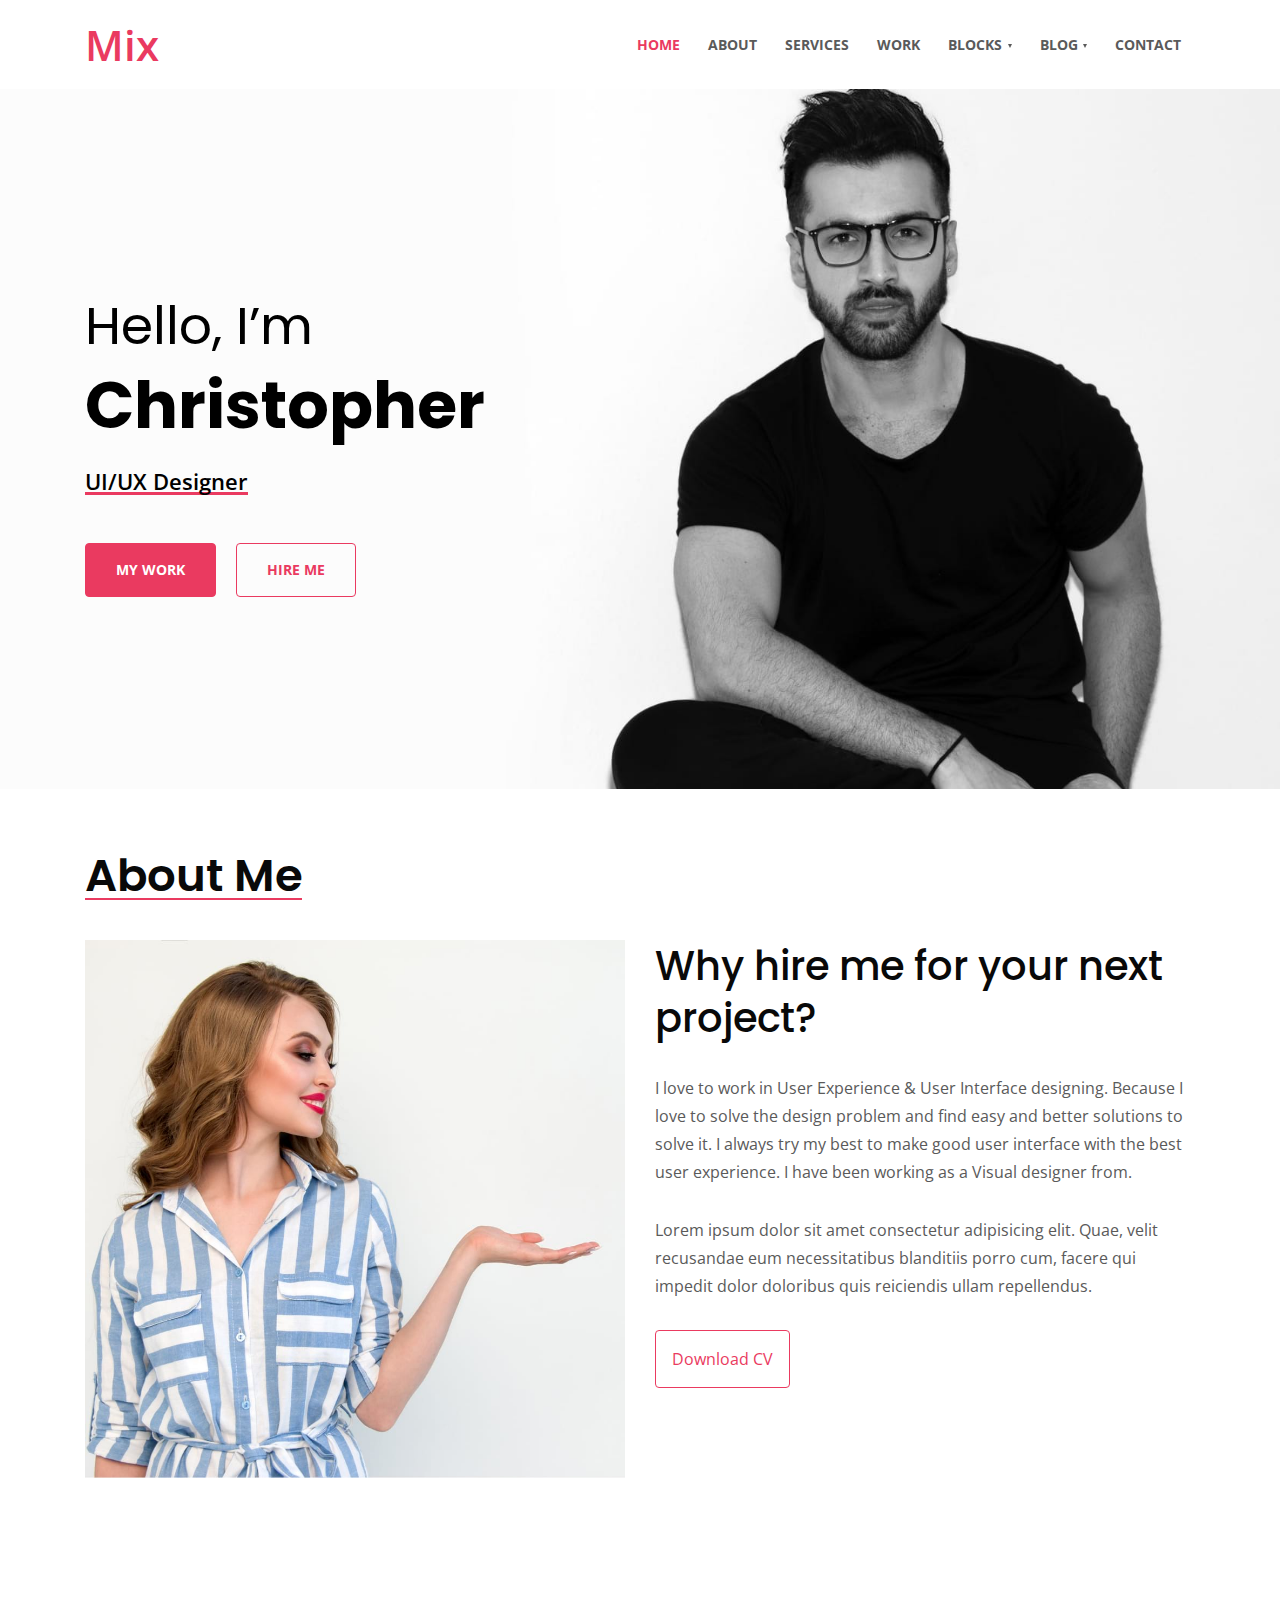
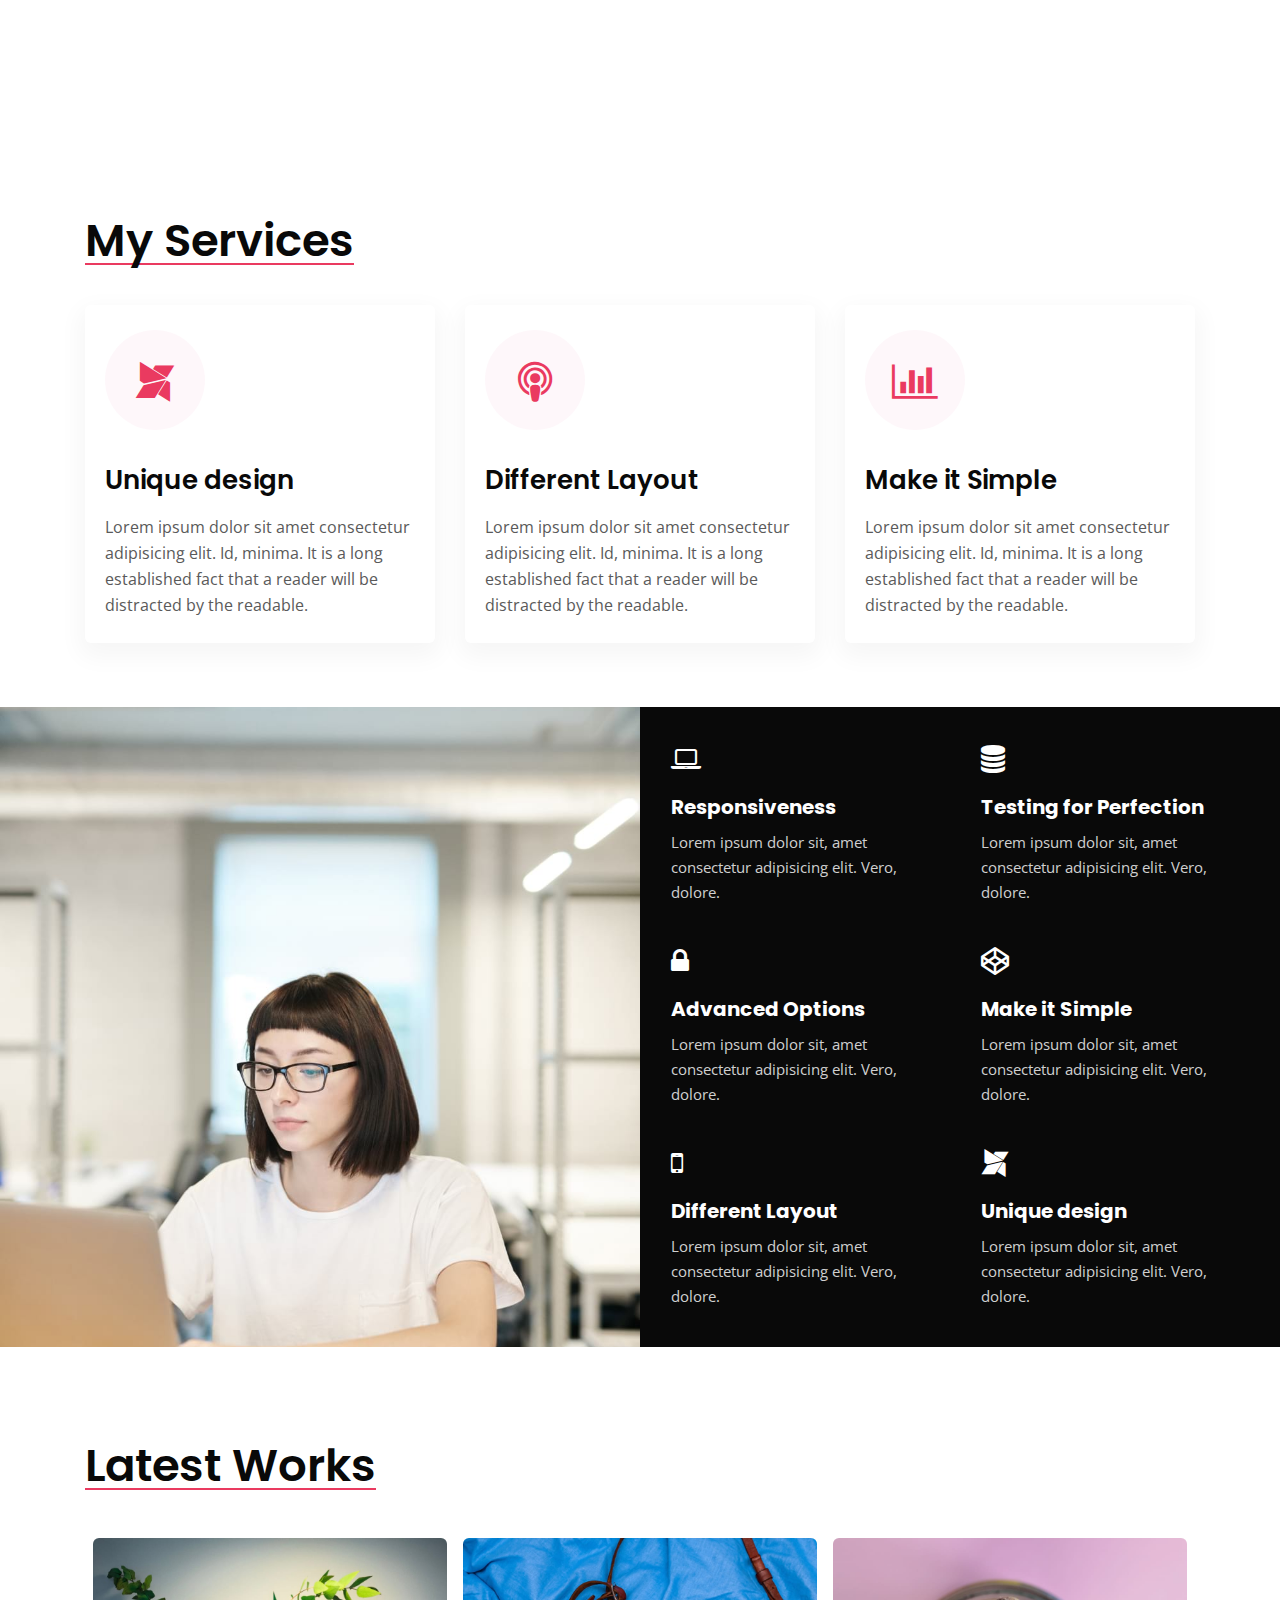
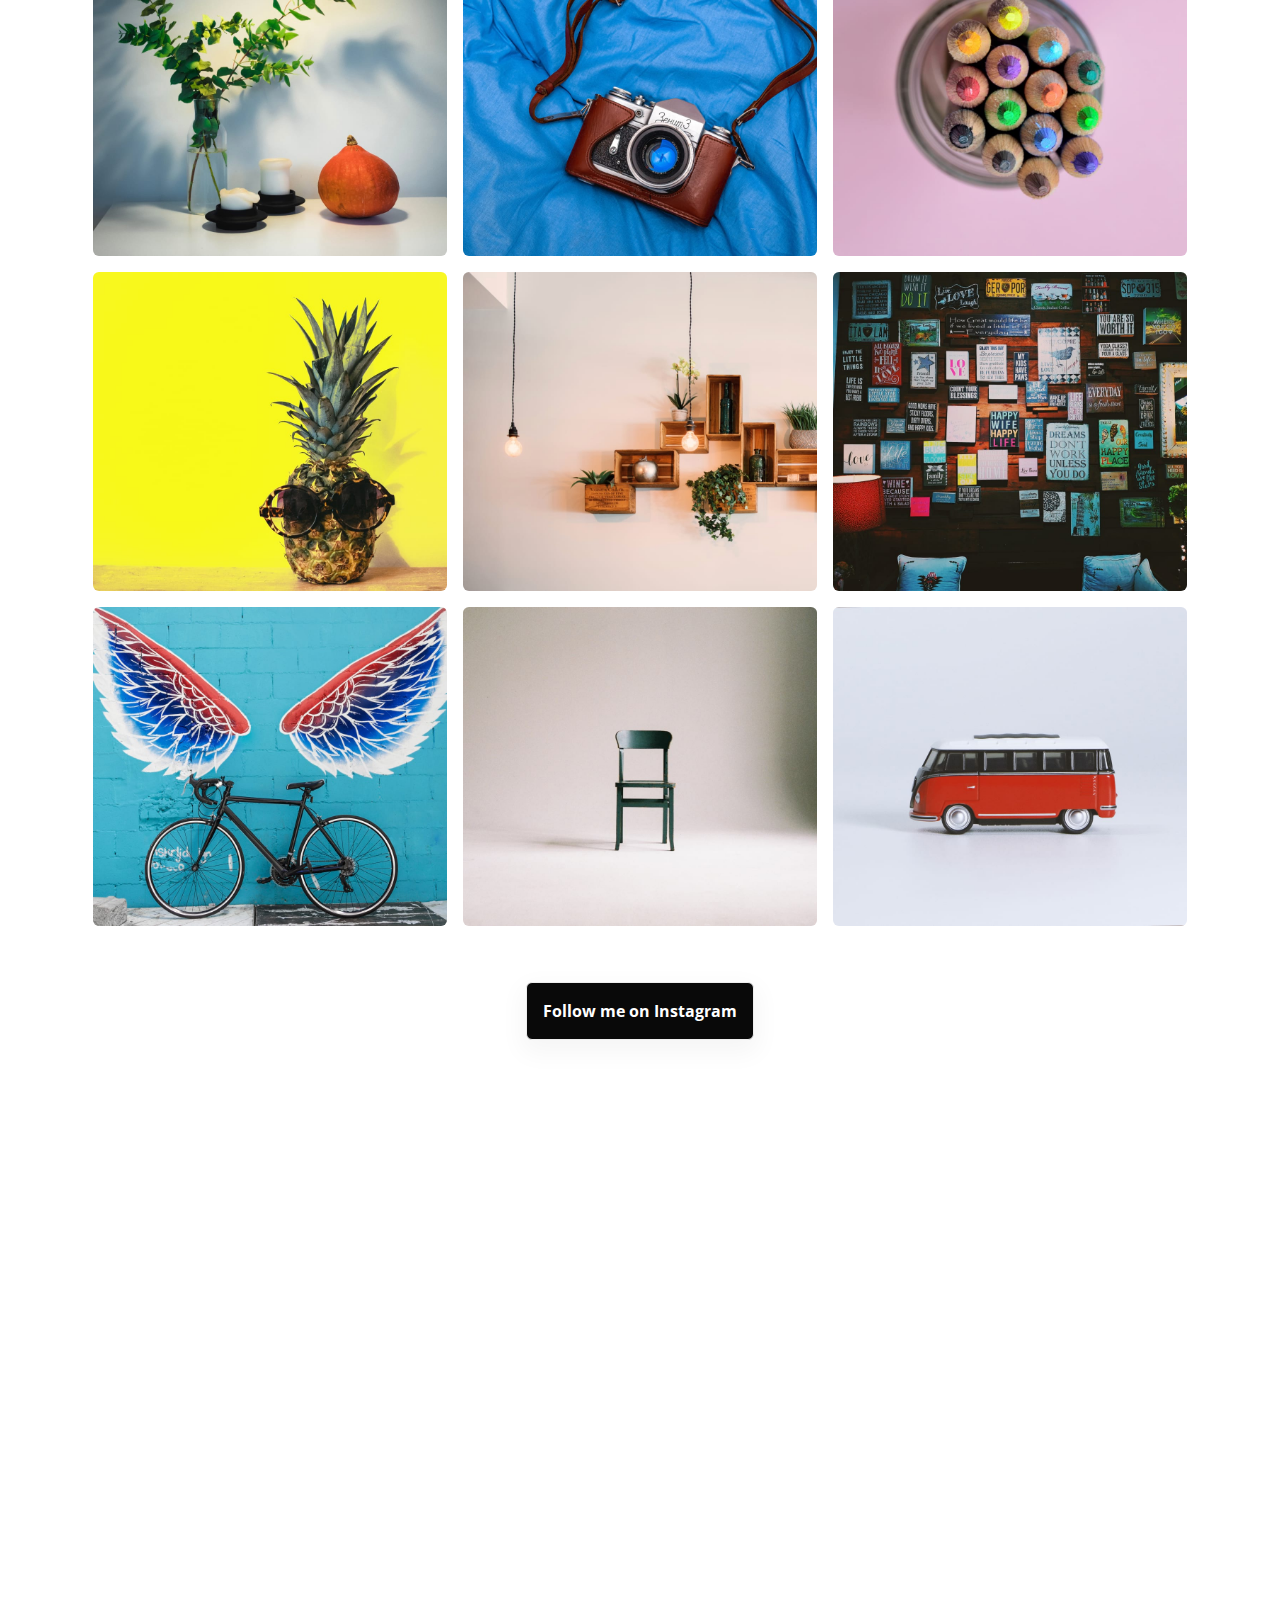
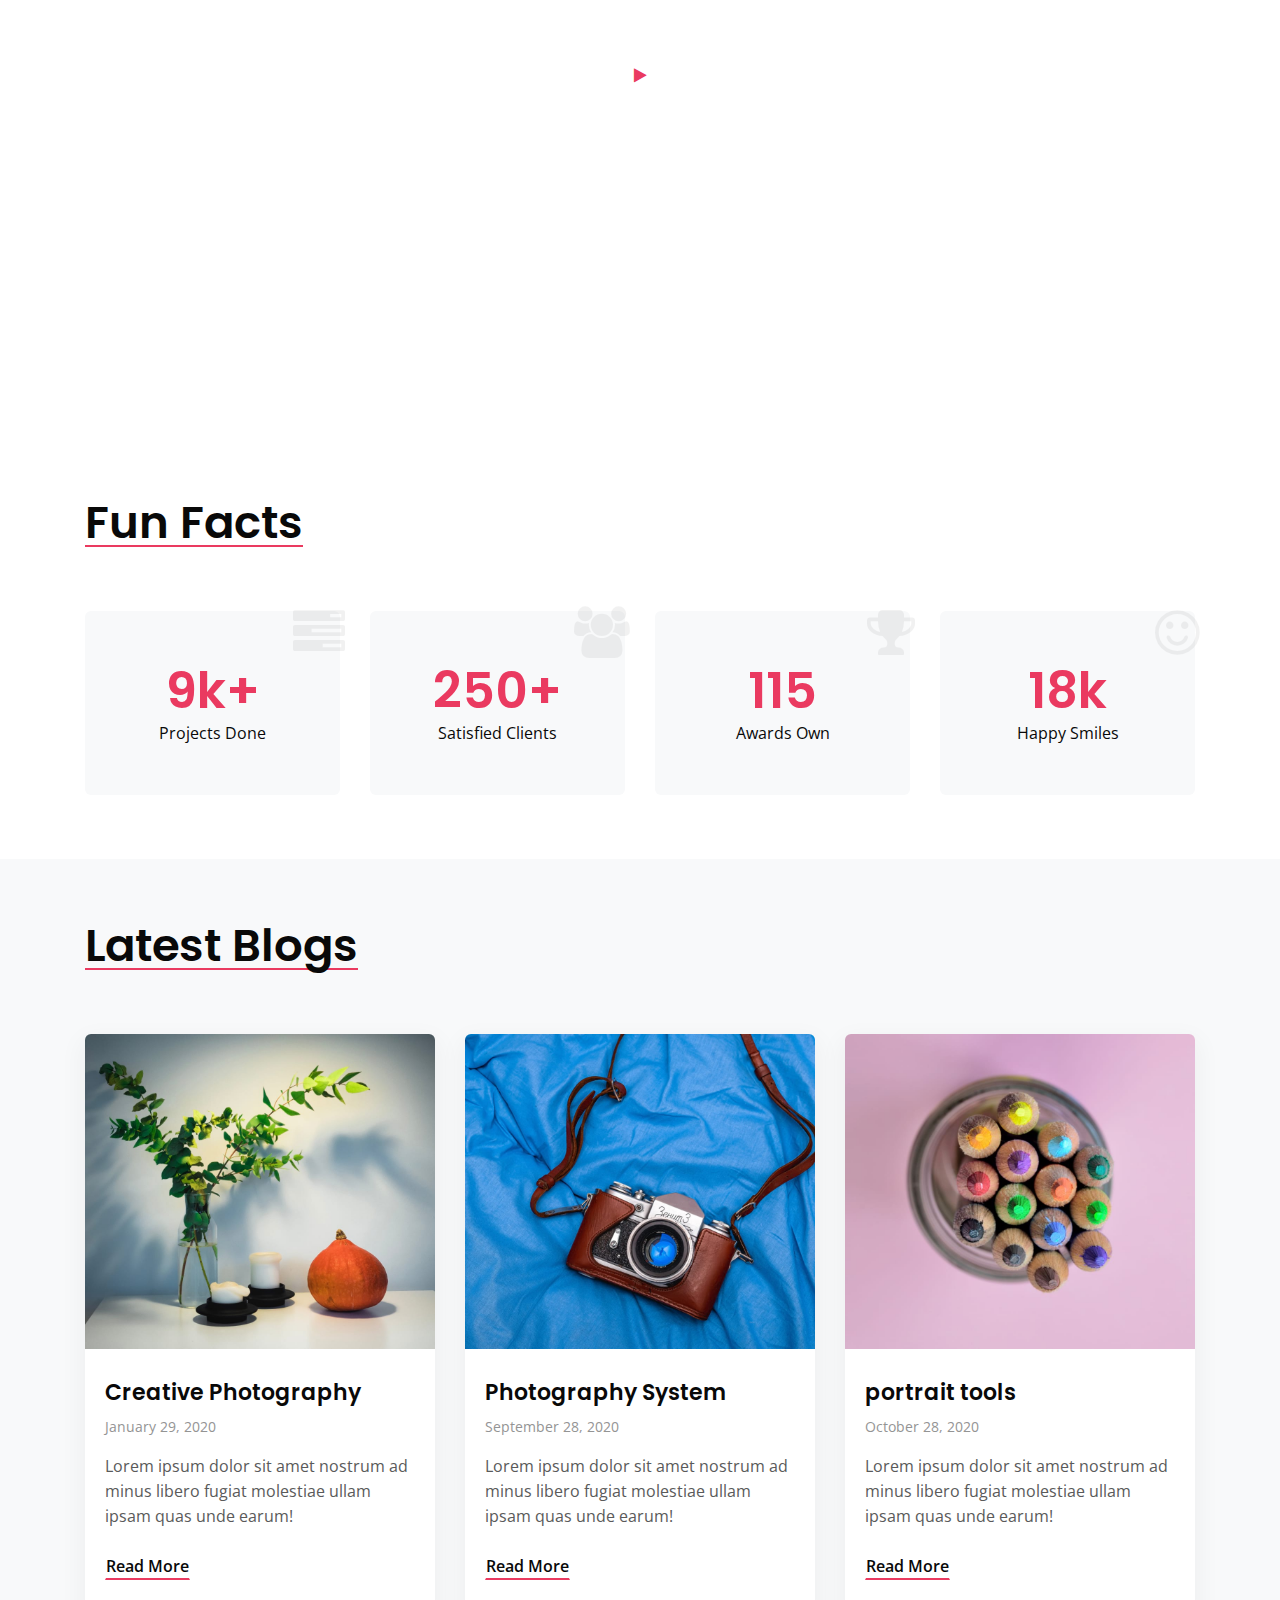
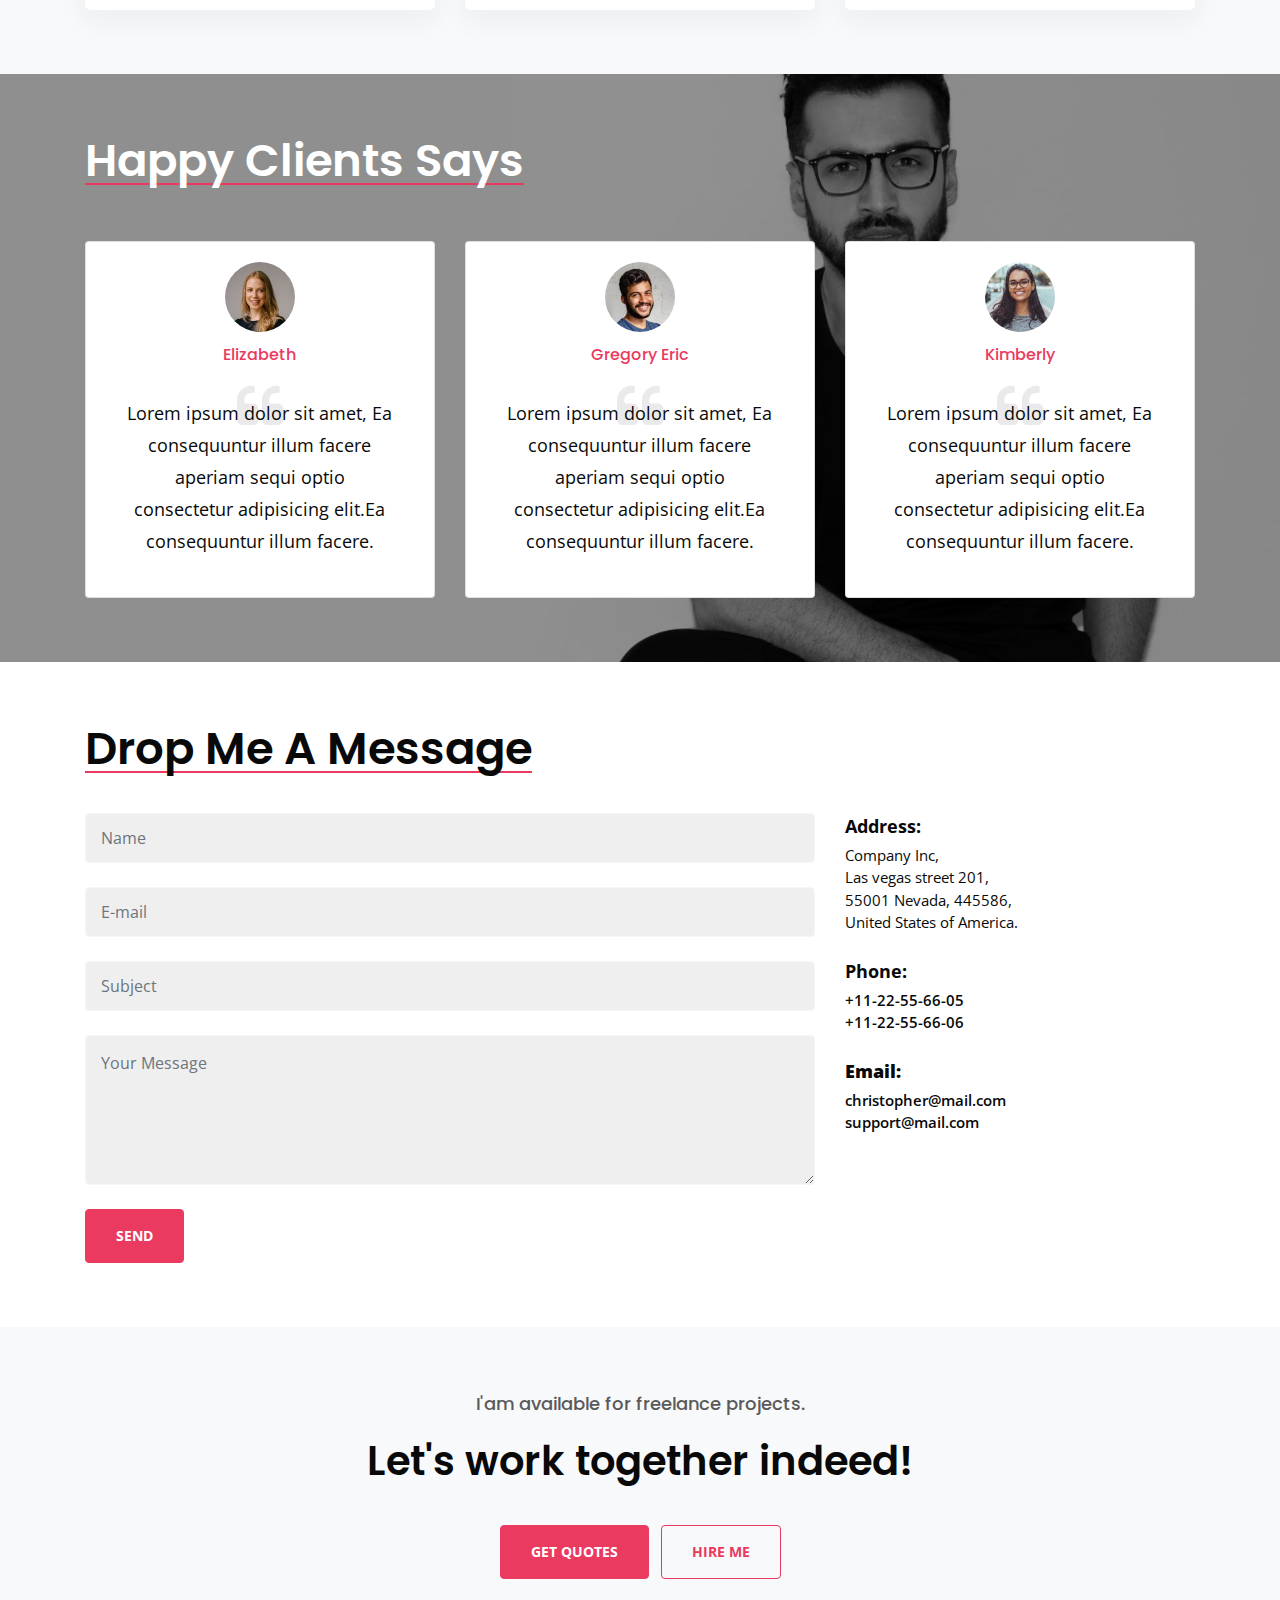
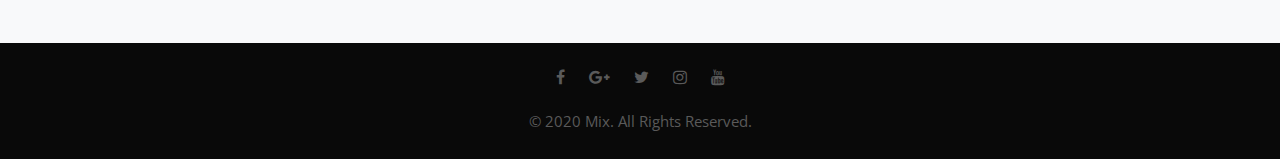
==== index.html @ fb62a3e8 "rawmwterial" ====
<!doctype html>
<html lang="en">

<head>
  <!-- Required meta tags -->
  <meta charset="utf-8">
  <meta name="viewport" content="width=device-width, initial-scale=1, shrink-to-fit=no">

  <title>Mix a Personal Category Bootstrap Responsive Website Template | Home </title>

  <!-- Template CSS -->
  <link rel="stylesheet" href="assets/css/style-liberty.css">
  <!-- web fonts -->
  <link href="//fonts.googleapis.com/css?family=Poppins:100,200,300,400,500,600,700,800,900&display=swap" rel="stylesheet">
  <link href="//fonts.googleapis.com/css?family=Open+Sans:300,400,600,700,800&display=swap" rel="stylesheet">
  <!-- /web fonts -->
</head>

<body>
  <!-- header -->
  <header class="w3l-header">
    <div class="hero-header-11">
      <div class="hero-header-11-content">
        <div class="container">
          <nav class="navbar navbar-expand-xl navbar-light py-sm-2 py-1 px-0">
            <a class="navbar-brand editContent" href="index.html">Mix</a>
            <!-- if logo is image enable this   
				<a class="navbar-brand" href="#index.html">
						<img src="image-path" alt="Your logo" title="Your logo" style="height:35px;" />
				</a> -->
            <button class="navbar-toggler" type="button" data-toggle="collapse" data-target="#navbarSupportedContent"
              aria-controls="navbarSupportedContent" aria-expanded="false" aria-label="Toggle navigation">
              <span class="navbar-toggler-icon fa fa-bars"></span>
            </button>

            <div class="collapse navbar-collapse" id="navbarSupportedContent">
              <ul class="navbar-nav ml-auto">
                <li class="nav-item active">
                  <a class="nav-link" href="index.html">Home <span class="sr-only">(current)</span></a>
                </li>
                <li class="nav-item">
                  <a class="nav-link" href="index.html#about">About</a>
                </li>
                <li class="nav-item">
                  <a class="nav-link" href="index.html#service">Services</a>
                </li>
                <li class="nav-item">
                  <a class="nav-link" href="index.html#gallery">Work</a>
                </li>
                <li class="nav-item dropdown">
                  <a class="nav-link dropdown-toggle" href="#" id="navbarDropdown" role="button" data-toggle="dropdown" aria-haspopup="true"
                    aria-expanded="false">
                    Blocks
                  </a>
                  <div class="dropdown-menu" aria-labelledby="navbarDropdown">
                    <a class="dropdown-item" href="index.html#news">News</a>
                    <a class="dropdown-item" href="index.html#stats">Fun Facts</a>
                    <a class="dropdown-item" href="index.html#testimonials">Testimonials</a>
                  </div>
                </li>
                <li class="nav-item dropdown">
                  <a class="nav-link dropdown-toggle" href="#" id="navbarDropdown" role="button" data-toggle="dropdown" aria-haspopup="true"
                    aria-expanded="false">
                    Blog
                  </a>
                  <div class="dropdown-menu" aria-labelledby="navbarDropdown">
                    <a class="dropdown-item" href="blog.html">Blog</a>
                    <a class="dropdown-item" href="blog-single.html">Single Post</a>
                  </div>
                </li>
                <li class="nav-item">
                  <a class="nav-link" href="index.html#contact">Contact</a>
                </li>
              </ul>
            </div>
          </nav>
        </div>
      </div>
    </div>
  </header>
  <!-- //header -->
  <!--  Main banner section -->
  <section class="w3l-main-banner">
    <div class="companies20-content">
      <div class="companies-wrapper">
        <div class="item">
          <li>
            <div class="slider-info banner-view">
              <div class="banner-info container">
                <h3 class="banner-text"><small>Hello, I’m</small><br>
                  Christopher
                </h3>
                <p class="my-4 mb-5">UI/UX Designer</p><br>
                <a href="#gallery" class="btn btn-primary theme-button mr-3">My Work</a>
                <a href="#about.html" class="btn btn-outline-primary theme-button">Hire Me</a>
              </div>
            </div>
          </li>
        </div>
      </div>
    </div>
  </section>
  <!--  //Main banner section -->
  <!--  About section -->
  <div class="w3l-about1 pt-5" id="about">
    <div class="container pt-lg-3">
      <h3 class="global-title">About Me</h3>
      <div class="aboutgrids row">
        <div class="col-lg-6 aboutgrid2">
          <img src="assets/images/about.jpg" alt="about image" class="img-fluid" />
        </div>
        <div class="col-lg-6 aboutgrid1 my-lg-0 my-5">
          <h4>Why hire me for your next project?</h4>
          <p>I love to work in User Experience & User Interface designing. Because I love to solve the design problem and find easy and better
            solutions to solve it. I always try my best to make good user interface with the best user experience. I have been working as a Visual
            designer from.</p>
          <p>Lorem ipsum dolor sit amet consectetur adipisicing elit. Quae, velit recusandae eum necessitatibus blanditiis porro cum, facere qui
            impedit dolor doloribus quis reiciendis ullam repellendus.</p>

          <a href="#URL" class="btn btn-outline-primary p-3">Download CV</a>
        </div>
      </div>
    </div>

    <div class="aboutbottom py-5">
      <div class="container py-lg-3">
        <div class="bottomgrids row">
          <div class="col-lg-3 col-md-6 bottomgrid1 mt-lg-0 mt-0">
            <h4>Business Strategy</h4>
            <p>Donec et venenatis libero. Fusceing dapibus pulvinar tincidunt. Proin
              maximus ipsum ut scelerisque.</p>
          </div>
          <div class="col-lg-3 col-md-6 bottomgrid1 mt-md-0 mt-5">
            <h4>Visual Design</h4>
            <p>Donec et venenatis libero. Fusceing dapibus pulvinar tincidunt. Proin
              maximus ipsum ut scelerisque.</p>
          </div>
          <div class="col-lg-3 col-md-6 bottomgrid1 mt-lg-0 mt-5">
            <h4>Interactive Design</h4>
            <p>Donec et venenatis libero. Fusceing dapibus pulvinar tincidunt. Proin
              maximus ipsum ut scelerisque.</p>
          </div>
          <div class="col-lg-3 col-md-6 bottomgrid1 mt-lg-0 mt-5">
            <h4>Motion Graphic</h4>
            <p>Donec et venenatis libero. Fusceing dapibus pulvinar tincidunt. Proin
              maximus ipsum ut scelerisque.</p>
          </div>
          <div class="clearfix"> </div>
        </div>
      </div>
    </div>
  </div>
  <!--  //About section -->
  <!--  services section -->
  <section class="w3l-index6" id="service">
    <div class="features-with-17_sur py-5">
      <div class="container py-lg-3">
        <h3 class="global-title my-title">My Services</h3>
        <div class="features-with-17-top_sur">
          <div class="row">
            <div class="col-lg-4 col-md-6 mt-md-0 mt-4">
              <div class="features-with-17-right-tp_sur">
                <div class="features-with-17-left1">
                  <span class="fa fa-modx" aria-hidden="true"></span>
                </div>
                <div class="features-with-17-left2">
                  <h6><a href="#url">Unique design</a></h6>
                  <p>Lorem ipsum dolor sit amet consectetur adipisicing elit. Id, minima. It is a long established fact that a reader will be
                    distracted by the readable.</p>
                </div>
              </div>
            </div>
            <div class="col-lg-4 col-md-6 mt-md-0 mt-5">
              <div class="features-with-17-right-tp_sur">
                <div class="features-with-17-left1">
                  <span class="fa fa-podcast" aria-hidden="true"></span>
                </div>
                <div class="features-with-17-left2">
                  <h6><a href="#url">Different Layout</a></h6>
                  <p>Lorem ipsum dolor sit amet consectetur adipisicing elit. Id, minima. It is a long established fact that a reader will be
                    distracted by the readable.</p>
                </div>
              </div>
            </div>
            <div class="col-lg-4 offset-md-3 offset-lg-0 col-md-6 mt-lg-0 mt-5">
              <div class="features-with-17-right-tp_sur">
                <div class="features-with-17-left1">
                  <span class="fa fa-bar-chart" aria-hidden="true"></span>
                </div>
                <div class="features-with-17-left2">
                  <h6><a href="#url">Make it Simple</a> </h6>
                  <p>Lorem ipsum dolor sit amet consectetur adipisicing elit. Id, minima. It is a long established fact that a reader will be
                    distracted by the readable.</p>
                </div>
              </div>
            </div>
          </div>
        </div>
      </div>
    </div>
  </section>
  <!--  //services section -->
  <section class="w3l-services2">
    <div class="features-with-17_sur">
      <div class="container-fluid">
        <div class="row">
          <div class="col-lg-6 features-with-17-left_sur">

          </div>
          <div class="col-lg-6 my-lg-0 my-5 align-self-center features-with-17-right_sur">
            <div class="features-with-17-right-tp_sur">
              <div class="features-with-17-left1">
                <span class="fa fa-laptop s4"></span>
              </div>
              <div class="features-with-17-left2">
                <h6><a href="#url">Responsiveness</a></h6>
                <p>Lorem ipsum dolor sit, amet consectetur adipisicing elit. Vero, dolore.</p>
              </div>
            </div>
            <div class="features-with-17-right-tp_sur">
              <div class="features-with-17-left1">
                <span class="fa fa-database s5"></span>
              </div>
              <div class="features-with-17-left2">
                <h6><a href="#url">Testing for Perfection</a></h6>
                <p>Lorem ipsum dolor sit, amet consectetur adipisicing elit. Vero, dolore.</p>
              </div>
            </div>
            <div class="features-with-17-right-tp_sur">
              <div class="features-with-17-left1">
                <span class="fa fa-lock s3"></span>
              </div>
              <div class="features-with-17-left2">
                <h6><a href="#url">Advanced Options</a></h6>
                <p>Lorem ipsum dolor sit, amet consectetur adipisicing elit. Vero, dolore.</p>
              </div>
            </div>
            <div class="features-with-17-right-tp_sur">
              <div class="features-with-17-left1">
                <span class="fa fa-codepen s2"></span>
              </div>
              <div class="features-with-17-left2">
                <h6><a href="#url">Make it Simple</a></h6>
                <p>Lorem ipsum dolor sit, amet consectetur adipisicing elit. Vero, dolore.</p>
              </div>
            </div>
            <div class="features-with-17-right-tp_sur">
              <div class="features-with-17-left1">
                <span class="fa fa-mobile s3"></span>
              </div>
              <div class="features-with-17-left2">
                <h6><a href="#url">Different Layout</a></h6>
                <p>Lorem ipsum dolor sit, amet consectetur adipisicing elit. Vero, dolore.</p>
              </div>
            </div>
            <div class="features-with-17-right-tp_sur">
              <div class="features-with-17-left1">
                <span class="fa fa-modx s2"></span>
              </div>
              <div class="features-with-17-left2">
                <h6><a href="#url">Unique design</a></h6>
                <p>Lorem ipsum dolor sit, amet consectetur adipisicing elit. Vero, dolore.</p>
              </div>
            </div>
          </div>
        </div>
      </div>
    </div>
  </section>
  <!--  Work gallery section -->
  <div class="w3l-gallery2" id="gallery">
    <div class="insta-picks py-5">
      <div class="container py-lg-5">
        <h3 class="global-title">Latest Works</h3>
        <div class="row no-gutters masonry">
          <div class="col-md-4 col-sm-6 brick">
            <a href="assets/images/g1.jpg" class="js-img-viwer d-block" data-caption="There are many variations of popular graphic design"
              data-id="lion">
              <img src="assets/images/g1.jpg" class="img-fluid insta-pic" alt="insta-pic" />
              <div class="content-overlay"></div>
              <div class="content-details fadeIn-top">
                <h4>Work title here</h4>
                <p>Design</p>
              </div>
            </a>
          </div>
          <div class="col-md-4 col-sm-6 brick">
            <a href="assets/images/g2.jpg" class="js-img-viwer d-block" data-caption="There are many variations of popular graphic design"
              data-id="camel">
              <img src="assets/images/g2.jpg" class="img-fluid insta-pic" alt="insta-pic" />
              <div class="content-overlay"></div>
              <div class="content-details fadeIn-top">
                <h4>Work title here</h4>
                <p>Design</p>
              </div>
            </a>
          </div>
          <div class="col-md-4 col-sm-6 brick">
            <a href="assets/images/g3.jpg" class="js-img-viwer d-block" data-caption="There are many variations of popular graphic design"
              data-id="hippopotamus">
              <img src="assets/images/g3.jpg" class="img-fluid insta-pic" alt="insta-pic" />
              <div class="content-overlay"></div>
              <div class="content-details fadeIn-top">
                <h4>Work title here</h4>
                <p>Design</p>
              </div>
            </a>
          </div>
          <div class="col-md-4 col-sm-6 brick">
            <a href="assets/images/g4.jpg" class="js-img-viwer d-block" data-caption="There are many variations of popular graphic design"
              data-id="koala">
              <img src="assets/images/g4.jpg" class="img-fluid insta-pic" alt="insta-pic" />
              <div class="content-overlay"></div>
              <div class="content-details fadeIn-top">
                <h4>Work title here</h4>
                <p>Design</p>
              </div>
            </a>
          </div>
          <div class="col-md-4 col-sm-6 brick">
            <a href="assets/images/g5.jpg" class="js-img-viwer d-block" data-caption="There are many variations of popular graphic design"
              data-id="bear">
              <img src="assets/images/g5.jpg" class="img-fluid insta-pic" alt="insta-pic" />
              <div class="content-overlay"></div>
              <div class="content-details fadeIn-top">
                <h4>Work title here</h4>
                <p>Design</p>
              </div>
            </a>
          </div>
          <div class="col-md-4 col-sm-6 brick">
            <a href="assets/images/g6.jpg" class="js-img-viwer d-block" data-caption="There are many variations of popular graphic design"
              data-id="rhinoceros">
              <img src="assets/images/g6.jpg" class="img-fluid insta-pic" alt="insta-pic" />
              <div class="content-overlay"></div>
              <div class="content-details fadeIn-top">
                <h4>Work title here</h4>
                <p>Design</p>
              </div>
            </a>
          </div>
          <div class="col-md-4 col-sm-6 brick">
            <a href="assets/images/g7.jpg" class="js-img-viwer d-block" data-caption="There are many variations of popular graphic design"
              data-id="hippopotamus">
              <img src="assets/images/g7.jpg" class="img-fluid insta-pic" alt="insta-pic" />
              <div class="content-overlay"></div>
              <div class="content-details fadeIn-top">
                <h4>Work title here</h4>
                <p>Design</p>
              </div>
            </a>
          </div>
          <div class="col-md-4 col-sm-6 brick">
            <a href="assets/images/g8.jpg" class="js-img-viwer d-block" data-caption="There are many variations of popular graphic design"
              data-id="koala">
              <img src="assets/images/g8.jpg" class="img-fluid insta-pic" alt="insta-pic" />
              <div class="content-overlay"></div>
              <div class="content-details fadeIn-top">
                <h4>Work title here</h4>
                <p>Design</p>
              </div>
            </a>
          </div>
          <div class="col-md-4 col-sm-6 brick">
            <a href="assets/images/g9.jpg" class="js-img-viwer d-block" data-caption="There are many variations of popular graphic design"
              data-id="hippopotamus">
              <img src="assets/images/g9.jpg" class="img-fluid insta-pic" alt="insta-pic" />
              <div class="content-overlay"></div>
              <div class="content-details fadeIn-top">
                <h4>Work title here</h4>
                <p>Design</p>
              </div>
            </a>
          </div>
        </div>
        <div class="text-center">
          <a href="#url" class="follow-insta-button btn btn-secondary p-3 mt-5" target="_blank">
            Follow me on Instagram
          </a>
        </div>
      </div>
    </div>
  </div>
  <!--  //Work gallery section -->
  <!--  Intro video popup section -->
  <section class="w3l-index5" id="intro">
    <div class="new-block top-bottom">
      <div class="container">
        <div class="middle-section text-center">
          <div class="section-width mb-5">
            <h2>Imagination is more important than knowledge</h2>
          </div>
          <a href="#small-dialog" class="popup-with-zoom-anim play-view text-center">
            <span class="video-play-icon">
              <span class="fa fa-play"></span>
            </span>
          </a>

          <!-- dialog itself, mfp-hide class is required to make dialog hidden -->
          <div id="small-dialog" class="zoom-anim-dialog mfp-hide">
            <iframe src="https://www.youtube.com/embed/oWP9Riq-ZBg" allowfullscreen></iframe>
          </div>
        </div>
      </div>
    </div>
  </section>
  <!--  //Intro video popup section -->
  <!--  Fun facts section -->
  <section class="w3l-index2">
    <div class="main-w3 py-5" id="stats">
      <div class="container py-lg-3">
        <h3 class="global-title">Fun Facts</h3>
        <div class="row main-cont-wthree-fea text-center">
          <div class="col-lg-3 col-6 mt-4">
            <div class="grids-speci1">
              <span class="fa fa-tasks" aria-hidden="true"></span>
              <h3 class="title-spe">9k+</h3>
              <p>Projects Done</p>
            </div>
          </div>
          <div class="col-lg-3 col-6 mt-4">
            <div class="grids-speci1">
              <span class="fa fa-users" aria-hidden="true"></span>
              <h3 class="title-spe">250+</h3>
              <p> Satisfied Clients</p>
            </div>
          </div>
          <div class="col-lg-3 col-6 mt-4">
            <div class="grids-speci1">
              <span class="fa fa-trophy" aria-hidden="true"></span>
              <h3 class="title-spe">115</h3>
              <p>Awards Own</p>
            </div>
          </div>
          <div class="col-lg-3 col-6 mt-4">
            <div class="grids-speci1">
              <span class="fa fa-smile-o" aria-hidden="true"></span>
              <h3 class="title-spe">18k</h3>
              <p>Happy Smiles</p>
            </div>
          </div>
        </div>

      </div>
    </div>
  </section>
  <!--  //Fun facts section -->
  <!--  News section -->
  <div class="w3l-news" id="news">
    <section id="grids5-block" class="py-5">
      <div class="container py-lg-3">
        <h3 class="global-title">Latest Blogs</h3>
        <div class="row">
          <div class="col-lg-4 col-md-6 mt-md-4 mt-4">
            <div class="grids5-info">
              <a href="blog-single.html" class="d-block zoom"><img src="assets/images/g1.jpg" alt="" class="img-fluid news-image" /></a>
              <div class="blog-info">
                <h4><a href="blog-single.html">Creative Photography</a></h4>
                <p class="date">January 29, 2020</p>
                <p>Lorem ipsum dolor sit amet nostrum ad minus libero fugiat molestiae ullam ipsam quas unde earum!</p>
                <a href="blog-single.html" class="btn btn-news mt-4">Read More</a>
              </div>
            </div>
          </div>
          <div class="col-lg-4 col-md-6 mt-md-4 mt-5">
            <div class="grids5-info">
              <a href="blog-single.html" class="d-block zoom"><img src="assets/images/g2.jpg" alt="" class="img-fluid news-image" /></a>
              <div class="blog-info">
                <h4><a href="blog-single.html">Photography System</a></h4>
                <p class="date">September 28, 2020</p>
                <p>Lorem ipsum dolor sit amet nostrum ad minus libero fugiat molestiae ullam ipsam quas unde earum!</p>
                <a href="blog-single.html" class="btn btn-news mt-4">Read More</a>
              </div>
            </div>
          </div>
          <div class="col-lg-4 offset-md-3 offset-lg-0 col-md-6 mt-md-4 mt-5">
            <div class="grids5-info">
              <a href="blog-single.html" class="d-block zoom"><img src="assets/images/g3.jpg" alt="" class="img-fluid news-image" /></a>
              <div class="blog-info">
                <h4><a href="blog-single.html">portrait tools</a></h4>
                <p class="date">October 28, 2020</p>
                <p>Lorem ipsum dolor sit amet nostrum ad minus libero fugiat molestiae ullam ipsam quas unde earum!</p>
                <a href="blog-single.html" class="btn btn-news mt-4">Read More</a>
              </div>
            </div>
          </div>
        </div>
      </div>
    </section>
  </div>
  <!--  //News section -->
  <!--  Testimonials section -->
  <section class="w3l-testimonials" id="testimonials">
    <div class="customers-6-content py-5">
      <div class="container py-lg-3">
        <h3 class="global-title global-white">Happy Clients Says</h3>
        <div class="customer row">
          <div class="col-lg-4 col-md-6 mt-md-3 mt-3">
            <div class="card">
              <img class="card-img-top img-responsive" src="assets/images/c1.jpg" alt="">
              <h3 class="card-title">Elizabeth</h3>
              <div class="card-body">
                <span class="fa fa-quote-left" aria-hidden="true"></span>
                <p class="card-text">Lorem ipsum dolor sit amet, Ea consequuntur illum facere aperiam sequi optio
                  consectetur
                  adipisicing elit.Ea consequuntur illum facere.</p>
              </div>
            </div>
          </div>
          <div class="col-lg-4 col-md-6 mt-md-3 mt-5">
            <div class="card">
              <img class="card-img-top img-responsive" src="assets/images/c2.jpg" alt="">
              <h3 class="card-title">Gregory Eric</h3>
              <div class="card-body">
                <span class="fa fa-quote-left" aria-hidden="true"></span>
                <p class="card-text">Lorem ipsum dolor sit amet, Ea consequuntur illum facere aperiam sequi optio
                  consectetur
                  adipisicing elit.Ea consequuntur illum facere.</p>
              </div>
            </div>
          </div>
          <div class="col-lg-4 offset-md-3 offset-lg-0 col-md-6 mt-md-3 mt-5">
            <div class="card">
              <img class="card-img-top img-responsive" src="assets/images/c3.jpg" alt="">
              <h3 class="card-title">Kimberly</h3>
              <div class="card-body">
                <span class="fa fa-quote-left" aria-hidden="true"></span>
                <p class="card-text">Lorem ipsum dolor sit amet, Ea consequuntur illum facere aperiam sequi optio
                  consectetur
                  adipisicing elit.Ea consequuntur illum facere.</p>
              </div>
            </div>
          </div>
        </div>
      </div>
    </div>
  </section>
  <!--  //Testimonials section -->
  <!-- Contact section -->
  <section class="w3l-contact py-5" id="contact">
    <div class="container py-lg-3">
      <h3 class="global-title">Drop me a Message</h3>
      <div class="row">
        <div class="col-md-8 contact-form">
          <form action="https://sendmail.w3layouts.com/submitForm" method="post">
            <input type="text" class="form-control" name="w3lName" placeholder="Name" /><br />
            <input type="email" class="form-control" name="w3lSender" placeholder="E-mail" /><br />
            <input type="text" class="form-control" name="w3lSubject" placeholder="Subject" /><br />
            <textarea class="form-control" name="w3lMessage" placeholder="Your Message" style="height:150px;"></textarea><br />
            <button class="btn btn-primary theme-button" type="submit">Send</button>
          </form>
        </div>
        <div class="col-md-4 mt-md-0 mt-5 w3-contact-address">
          <b>Address:</b>
          <p>Company Inc,</p>
          <p>Las vegas street 201,</p>
          <p>55001 Nevada, 445586,</p>
          <p>United States of America.</p>
          <br />
          <b>Phone:</b>
          <p><a href="tel:+11-22-55-66-05">+11-22-55-66-05</p>
          <p><a href="tel:+11-22-55-66-06">+11-22-55-66-06</p>
          <br />
          <b>Email:</b>
          <p><a href="mailto:christopher@mysite.com">christopher@mail.com</a></p>
          <p><a href="mailto:support@mysite.com">support@mail.com</a></p>
        </div>
      </div>
    </div>
  </section>
  <!-- //Contact section -->
  <!-- freelance hire me -->
  <section class="w3l-grid-quote py-5">
    <div class="container py-lg-3">
      <h6>I'am available for freelance projects.</h6>
      <h3>Let's work together indeed!</h3>
      <a href="#contact" class="btn btn-primary theme-button">Get quotes</a>
      <a href="#url" class="btn btn-outline-primary theme-button ml-2">Hire me</a>
    </div>
  </section>
  <!-- //freelance hire me -->
  <!-- Footer -->
  <footer class="w3l-footer">
    <div id="footers14-block" class="py-3">
      <div class="container">
        <div class="footers14-bottom text-center">
          <div class="social">
            <a href="#facebook" class="facebook"><span class="fa fa-facebook" aria-hidden="true"></span></a>
            <a href="#google" class="google"><span class="fa fa-google-plus" aria-hidden="true"></span></a>
            <a href="#twitter" class="twitter"><span class="fa fa-twitter" aria-hidden="true"></span></a>
            <a href="#instagram" class="instagram"><span class="fa fa-instagram" aria-hidden="true"></span></a>
            <a href="#youtube" class="youtube"><span class="fa fa-youtube" aria-hidden="true"></span></a>
          </div>
          <div class="copyright mt-1">
            <p>© 2020 Mix. All Rights Reserved.</p>
          </div>
        </div>
      </div>
    </div>
    <!-- move top -->
    <button onclick="topFunction()" id="movetop" title="Go to top">
      <span class="fa fa-angle-up" aria-hidden="true"></span>
    </button>
    <script>
      // When the user scrolls down 20px from the top of the document, show the button
      window.onscroll = function () {
        scrollFunction()
      };

      function scrollFunction() {
        if (document.body.scrollTop > 20 || document.documentElement.scrollTop > 20) {
          document.getElementById("movetop").style.display = "block";
        } else {
          document.getElementById("movetop").style.display = "none";
        }
      }

      // When the user clicks on the button, scroll to the top of the document
      function topFunction() {
        document.body.scrollTop = 0;
        document.documentElement.scrollTop = 0;
      }
    </script>
    <!-- /move top -->

  </footer>
  <!-- Footer -->

  <!-- jQuery and Bootstrap JS -->
  <script src="assets/js/jquery-3.4.1.slim.min.js"></script>
  <script src="assets/js/bootstrap.min.js"></script>

  <!-- Template JavaScript -->
  <script src="assets/js/jquery.magnific-popup.min.js"></script>
  <script>
    $(document).ready(function () {
      $('.popup-with-zoom-anim').magnificPopup({
        type: 'inline',

        fixedContentPos: false,
        fixedBgPos: true,

        overflowY: 'auto',

        closeBtnInside: true,
        preloader: false,

        midClick: true,
        removalDelay: 300,
        mainClass: 'my-mfp-zoom-in'
      });

      $('.popup-with-move-anim').magnificPopup({
        type: 'inline',

        fixedContentPos: false,
        fixedBgPos: true,

        overflowY: 'auto',

        closeBtnInside: true,
        preloader: false,

        midClick: true,
        removalDelay: 300,
        mainClass: 'my-mfp-slide-bottom'
      });
    });
  </script>

  <!-- disable body scroll which navbar is in active -->
  <script>
    $(function () {
      $('.navbar-toggler').click(function () {
        $('body').toggleClass('noscroll');
      })
    });
  </script>
  <!-- disable body scroll which navbar is in active -->


  <script src="assets/js/smartphoto.js"></script>
  <script>
    document.addEventListener('DOMContentLoaded', function () {
      const sm = new SmartPhoto(".js-img-viwer", {
        showAnimation: false
      });
      // sm.destroy();
    });
  </script>


</body>

</html>
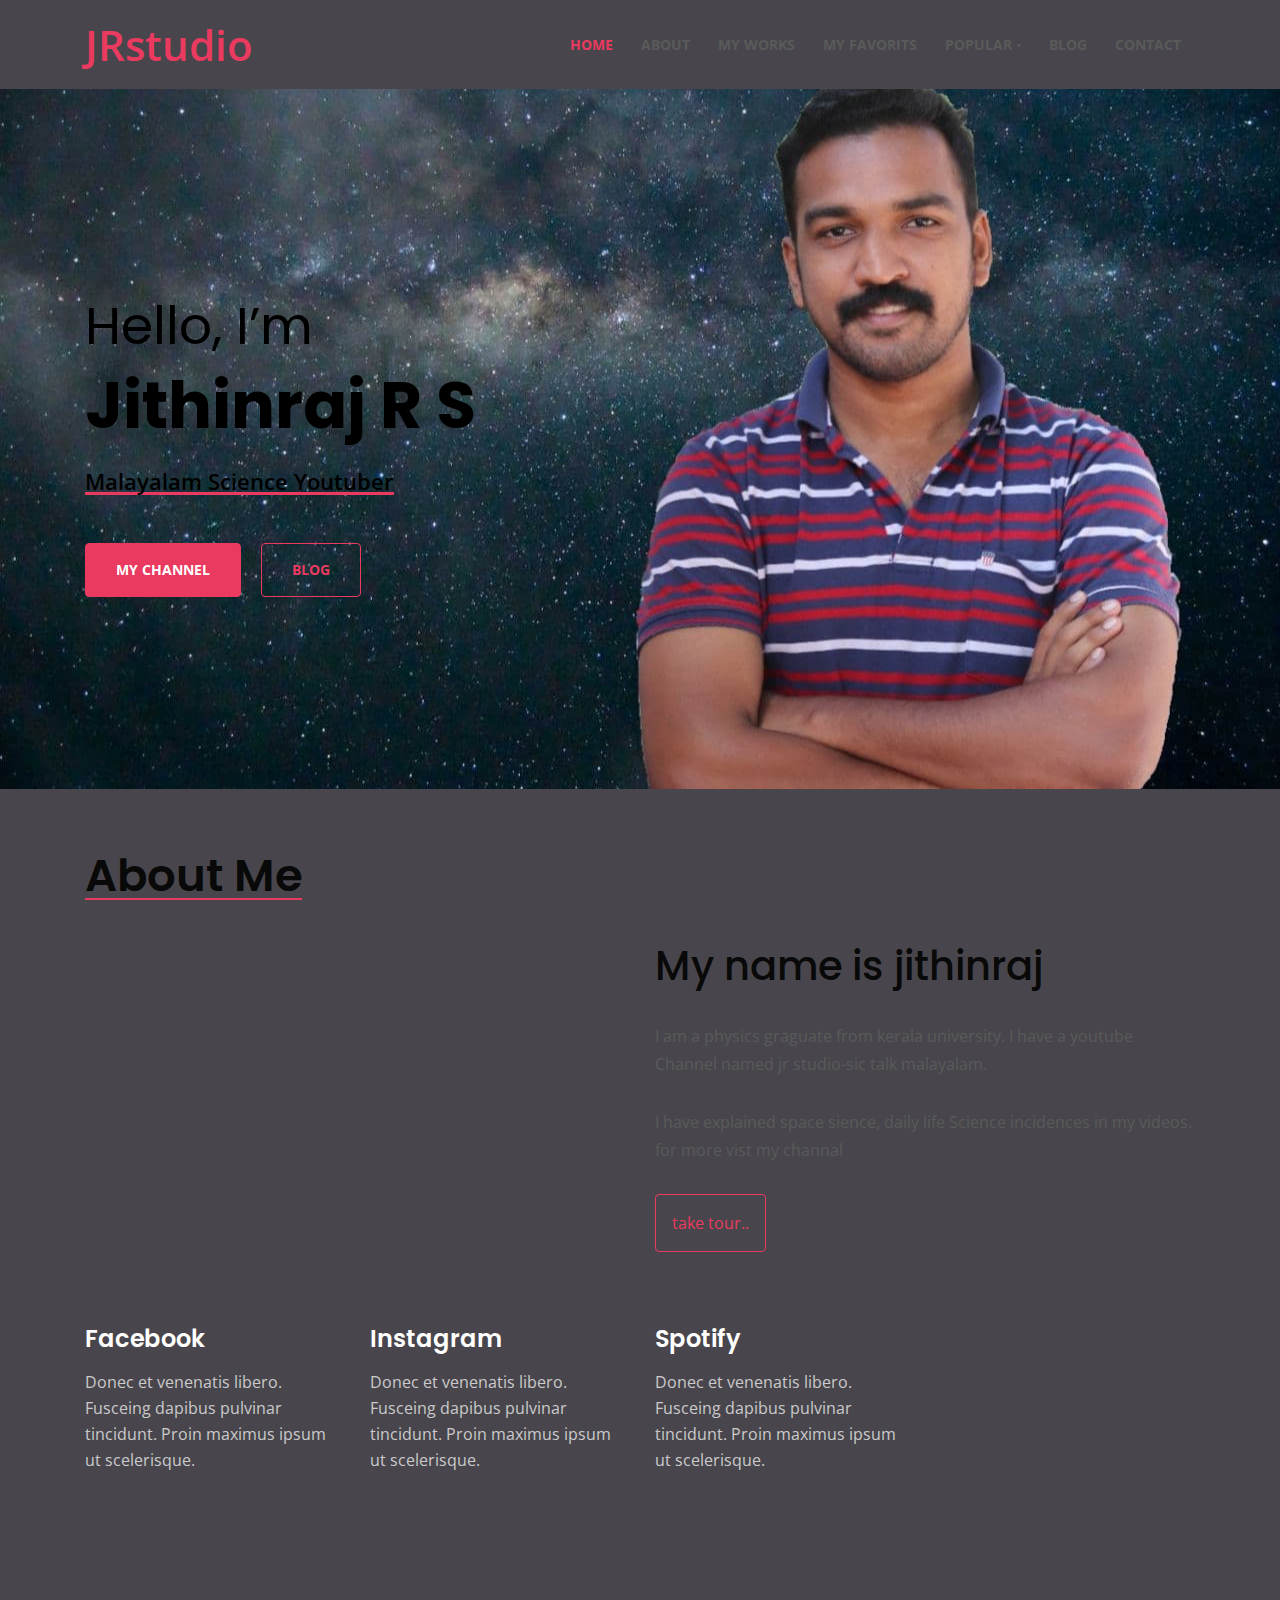
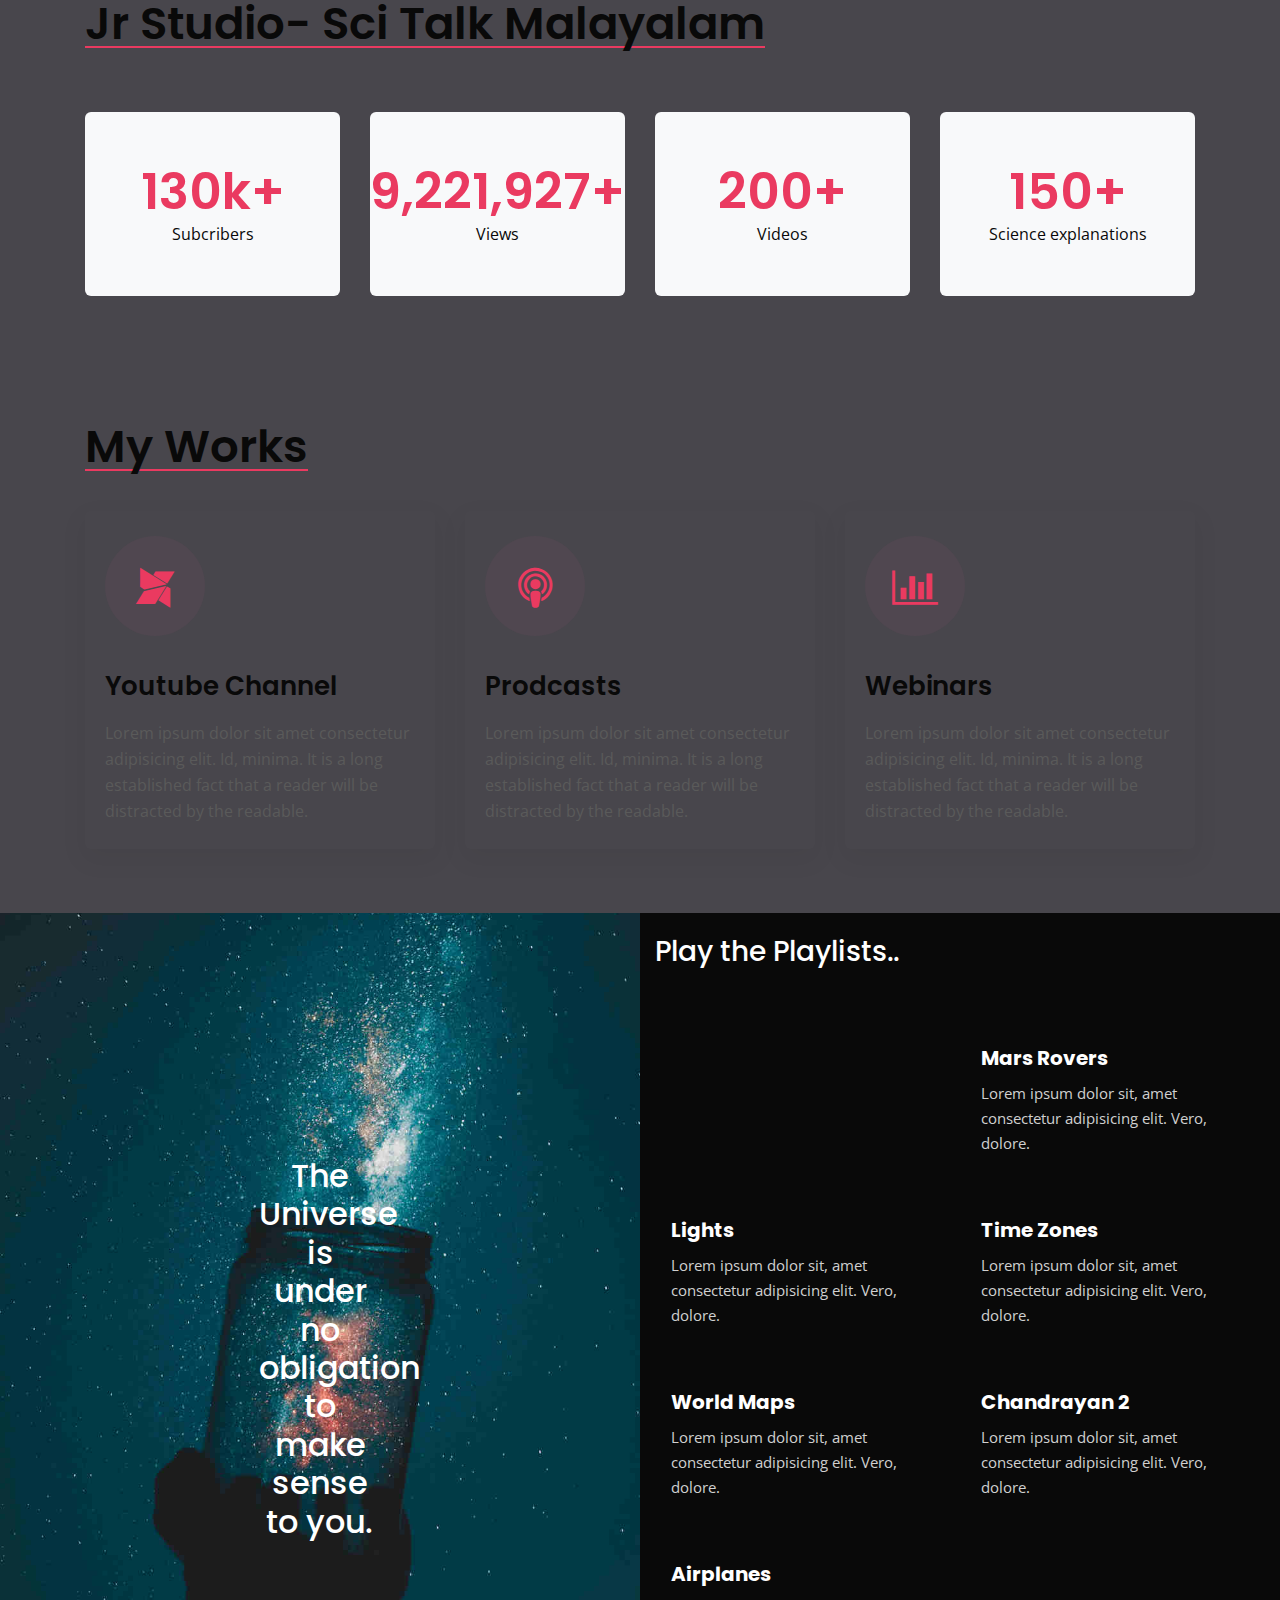
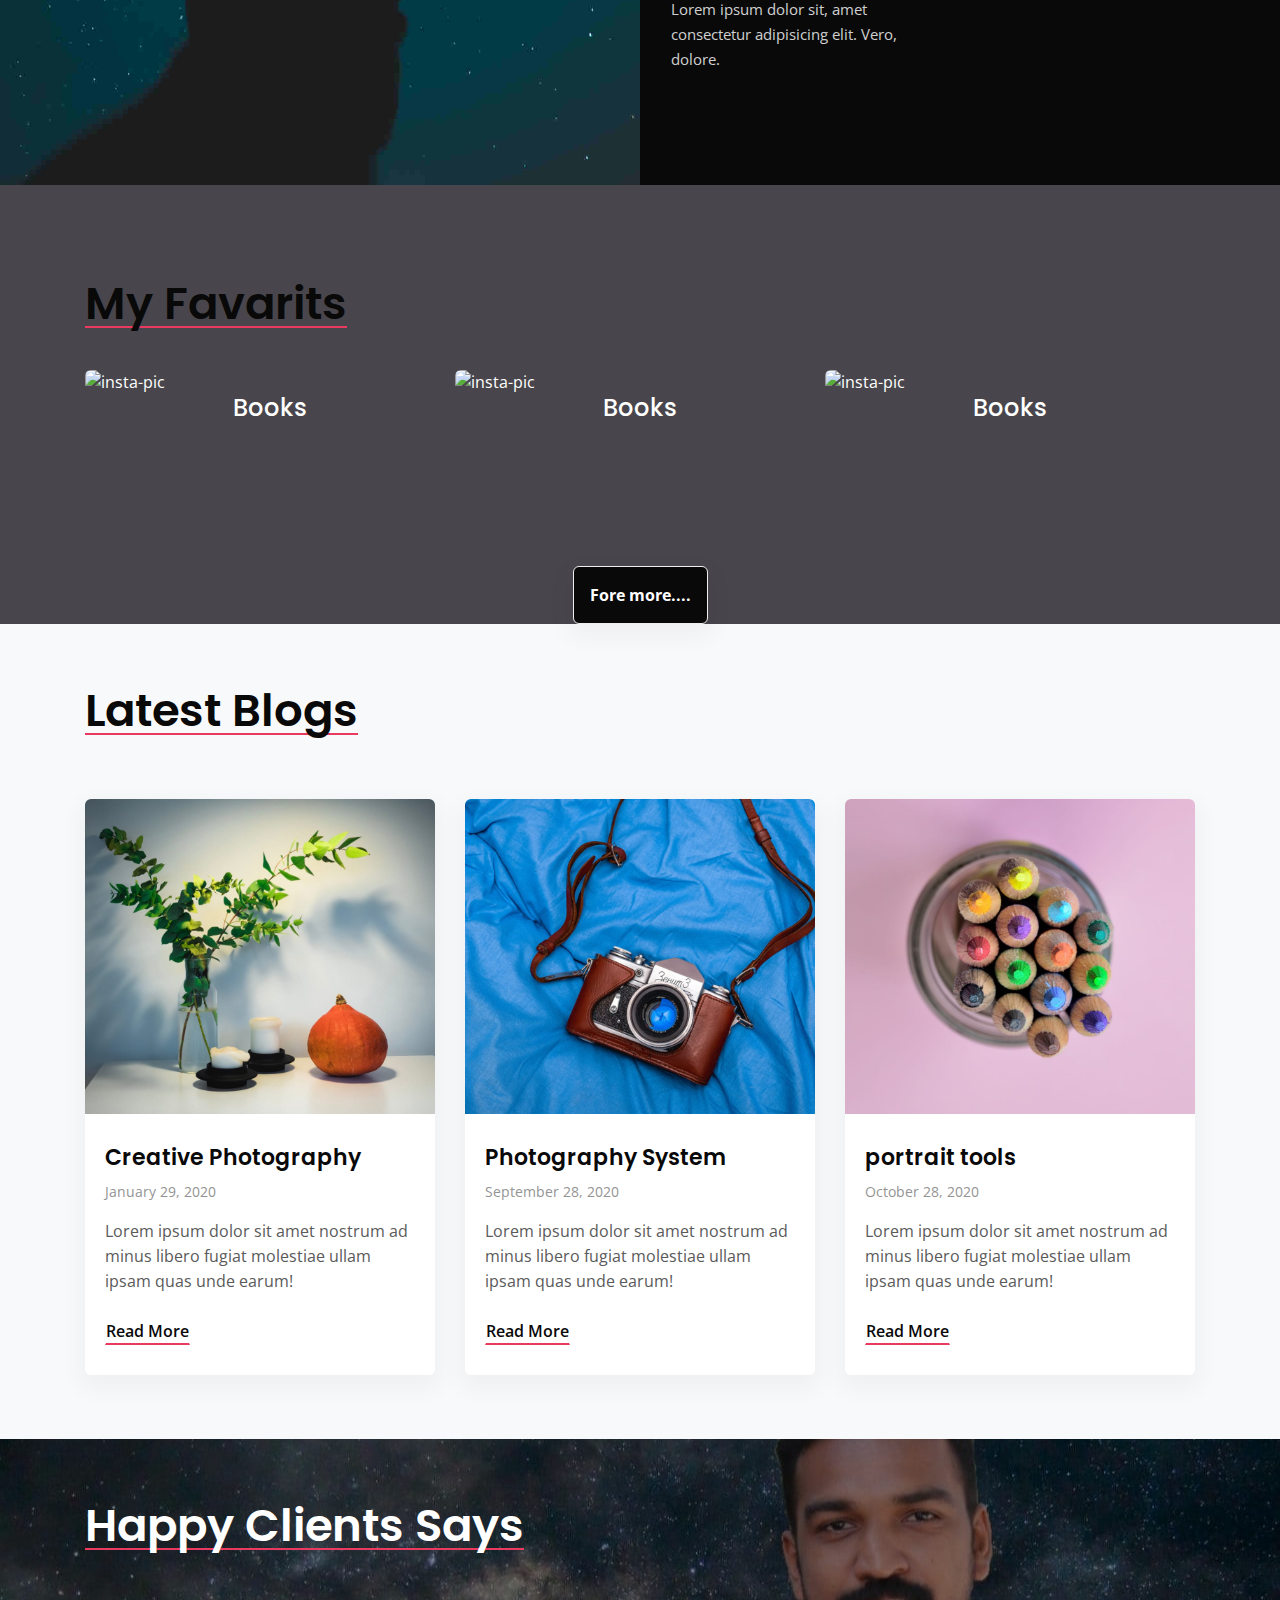
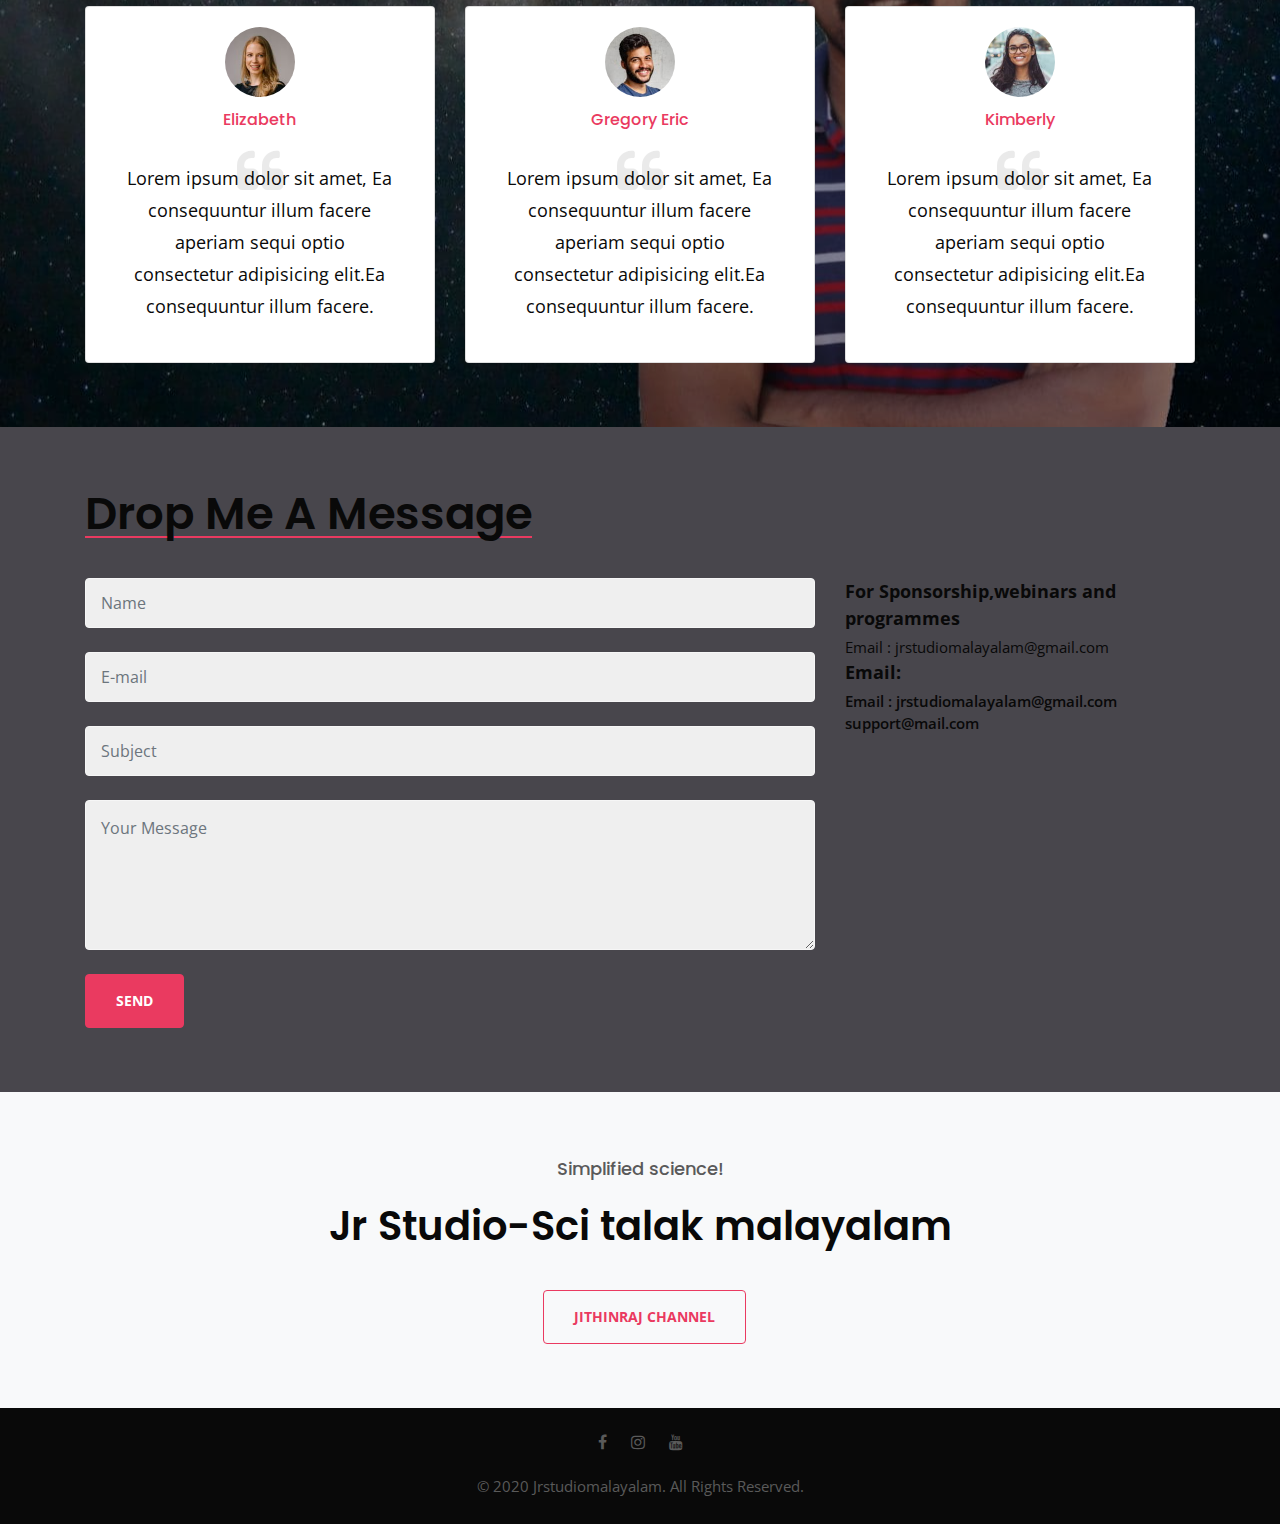
==== commit 1bb2f71e: "all texts updeted, but letest blog, happy clints and my favorits is remining" ====
--- a/index.html
+++ b/index.html
@@ -6,7 +6,7 @@
   <meta charset="utf-8">
   <meta name="viewport" content="width=device-width, initial-scale=1, shrink-to-fit=no">
 
-  <title>Mix a Personal Category Bootstrap Responsive Website Template | Home </title>
+  <title>Jithinraj-jr studio-sic talk malayalam |jr studio malayalam </title>
 
   <!-- Template CSS -->
   <link rel="stylesheet" href="assets/css/style-liberty.css">
@@ -23,7 +23,7 @@
       <div class="hero-header-11-content">
         <div class="container">
           <nav class="navbar navbar-expand-xl navbar-light py-sm-2 py-1 px-0">
-            <a class="navbar-brand editContent" href="index.html">Mix</a>
+            <a class="navbar-brand editContent" href="index.html">JRstudio</a>
             <!-- if logo is image enable this   
 				<a class="navbar-brand" href="#index.html">
 						<img src="image-path" alt="Your logo" title="Your logo" style="height:35px;" />
@@ -42,31 +42,29 @@
                   <a class="nav-link" href="index.html#about">About</a>
                 </li>
                 <li class="nav-item">
-                  <a class="nav-link" href="index.html#service">Services</a>
+                  <a class="nav-link" href="index.html#service">My works</a>
                 </li>
                 <li class="nav-item">
-                  <a class="nav-link" href="index.html#gallery">Work</a>
+                  <a class="nav-link" href="index.html#gallery">My Favorits</a>
                 </li>
                 <li class="nav-item dropdown">
                   <a class="nav-link dropdown-toggle" href="#" id="navbarDropdown" role="button" data-toggle="dropdown" aria-haspopup="true"
                     aria-expanded="false">
-                    Blocks
+                    Popular
                   </a>
                   <div class="dropdown-menu" aria-labelledby="navbarDropdown">
-                    <a class="dropdown-item" href="index.html#news">News</a>
-                    <a class="dropdown-item" href="index.html#stats">Fun Facts</a>
-                    <a class="dropdown-item" href="index.html#testimonials">Testimonials</a>
+                    <a class="dropdown-item" href="index.html#news">Letest blog</a>
+                    <a class="dropdown-item" href="index.html#stats">Analytics</a>
+                    <a class="dropdown-item" href="index.html#testimonials">Best 
+                      videos
+                    </a>
                   </div>
                 </li>
                 <li class="nav-item dropdown">
-                  <a class="nav-link dropdown-toggle" href="#" id="navbarDropdown" role="button" data-toggle="dropdown" aria-haspopup="true"
+                  <a class="nav-link " href="http://jrstudiomalayalam.blogspot.com" id="navbarDropdown" role="button" data-toggle="dropdown" aria-haspopup="true"
                     aria-expanded="false">
                     Blog
                   </a>
-                  <div class="dropdown-menu" aria-labelledby="navbarDropdown">
-                    <a class="dropdown-item" href="blog.html">Blog</a>
-                    <a class="dropdown-item" href="blog-single.html">Single Post</a>
-                  </div>
                 </li>
                 <li class="nav-item">
                   <a class="nav-link" href="index.html#contact">Contact</a>
@@ -88,11 +86,11 @@
             <div class="slider-info banner-view">
               <div class="banner-info container">
                 <h3 class="banner-text"><small>Hello, I’m</small><br>
-                  Christopher
+                  Jithinraj R S
                 </h3>
-                <p class="my-4 mb-5">UI/UX Designer</p><br>
-                <a href="#gallery" class="btn btn-primary theme-button mr-3">My Work</a>
-                <a href="#about.html" class="btn btn-outline-primary theme-button">Hire Me</a>
+                <p class="my-4 mb-5">Malayalam Science Youtuber</p><br>
+                <a href="https://www.youtube.com/c/JRSTUDIOMalayalam" class="btn btn-primary theme-button mr-3">My Channel</a>
+                <a href="https://jrstudiomalayalam.blogspot.com/" class="btn btn-outline-primary theme-button">Blog</a>
               </div>
             </div>
           </li>
@@ -107,17 +105,13 @@
       <h3 class="global-title">About Me</h3>
       <div class="aboutgrids row">
         <div class="col-lg-6 aboutgrid2">
-          <img src="assets/images/about.jpg" alt="about image" class="img-fluid" />
-        </div>
+          <iframe width="450" height="315" src="https://www.youtube.com/embed/F_hRqjWzfgg" frameborder="0" allow="accelerometer; autoplay; clipboard-write; encrypted-media; gyroscope; picture-in-picture" allowfullscreen></iframe>        </div>
         <div class="col-lg-6 aboutgrid1 my-lg-0 my-5">
-          <h4>Why hire me for your next project?</h4>
-          <p>I love to work in User Experience & User Interface designing. Because I love to solve the design problem and find easy and better
-            solutions to solve it. I always try my best to make good user interface with the best user experience. I have been working as a Visual
-            designer from.</p>
-          <p>Lorem ipsum dolor sit amet consectetur adipisicing elit. Quae, velit recusandae eum necessitatibus blanditiis porro cum, facere qui
-            impedit dolor doloribus quis reiciendis ullam repellendus.</p>
-
-          <a href="#URL" class="btn btn-outline-primary p-3">Download CV</a>
+          <h4>My name is jithinraj </h4>
+          <p>I am a physics graguate from kerala university.  I have a youtube Channel named jr studio-sic talk malayalam. </p>
+          <p>I have explained space sience, daily life Science incidences in my videos. for more vist my channal </p>
+
+          <a href="https://www.youtube.com/c/JRSTUDIOMalayalam" class="btn btn-outline-primary p-3">take tour..</a>
         </div>
       </div>
     </div>
@@ -126,45 +120,85 @@
       <div class="container py-lg-3">
         <div class="bottomgrids row">
           <div class="col-lg-3 col-md-6 bottomgrid1 mt-lg-0 mt-0">
-            <h4>Business Strategy</h4>
+            <a href="https://www.facebook.com/jrstudiojithinraj"><h4>Facebook</h4></a>
             <p>Donec et venenatis libero. Fusceing dapibus pulvinar tincidunt. Proin
               maximus ipsum ut scelerisque.</p>
           </div>
           <div class="col-lg-3 col-md-6 bottomgrid1 mt-md-0 mt-5">
-            <h4>Visual Design</h4>
+            <a href="https://instagram.com/jithinraj_jr_studio?igshid=1xskimkbgffki"><h4>Instagram</h4></a>
             <p>Donec et venenatis libero. Fusceing dapibus pulvinar tincidunt. Proin
               maximus ipsum ut scelerisque.</p>
           </div>
           <div class="col-lg-3 col-md-6 bottomgrid1 mt-lg-0 mt-5">
-            <h4>Interactive Design</h4>
+            <a href="https://open.spotify.com/show/4dcVVzqiGD5b7eixX0L9cg"><h4>Spotify</h4></a>
             <p>Donec et venenatis libero. Fusceing dapibus pulvinar tincidunt. Proin
               maximus ipsum ut scelerisque.</p>
           </div>
-          <div class="col-lg-3 col-md-6 bottomgrid1 mt-lg-0 mt-5">
+          <!-- <div class="col-lg-3 col-md-6 bottomgrid1 mt-lg-0 mt-5">
             <h4>Motion Graphic</h4>
             <p>Donec et venenatis libero. Fusceing dapibus pulvinar tincidunt. Proin
               maximus ipsum ut scelerisque.</p>
-          </div>
+          </div> -->
           <div class="clearfix"> </div>
         </div>
       </div>
     </div>
   </div>
   <!--  //About section -->
-  <!--  services section -->
+    <!--  channel explanation section -->
+    <section class="w3l-index2">
+      <div class="main-w3 py-5" id="stats">
+        <div class="container py-lg-3">
+          <h3 class="global-title">Jr studio- Sci talk malayalam</h3>
+          <div class="row main-cont-wthree-fea text-center">
+            <div class="col-lg-3 col-6 mt-4">
+              <div class="grids-speci1">
+                <!-- <span class="fa fa-tasks" aria-hidden="true"></span> -->
+                <h3 class="title-spe">130k+</h3>
+                <p>Subcribers</p>
+              </div>
+            </div>
+            <div class="col-lg-3 col-6 mt-4">
+              <div class="grids-speci1">
+                <!-- <span class="fa fa-users" aria-hidden="true"></span> -->
+                <h3 class="title-spe">9,221,927+</h3>
+                <p>Views</p>
+              </div>
+            </div>
+            <div class="col-lg-3 col-6 mt-4">
+              <div class="grids-speci1">
+                <!-- <span class="fa fa-trophy" aria-hidden="true"></span> -->
+                <h3 class="title-spe">200+</h3>
+                <p>Videos</p>
+              </div>
+            </div>
+            <div class="col-lg-3 col-6 mt-4">
+              <div class="grids-speci1">
+                <!-- <span class="fa fa-smile-o" aria-hidden="true"></span> -->
+                <h3 class="title-spe">150+</h3>
+                <p>Science explanations</p>
+              </div>
+            </div>
+          </div>
+  
+        </div>
+      </div>
+    </section>
+    <!--  /chanel explanation section -->
+  <!--  My work section section -->
   <section class="w3l-index6" id="service">
     <div class="features-with-17_sur py-5">
       <div class="container py-lg-3">
-        <h3 class="global-title my-title">My Services</h3>
+        <h3 class="global-title my-title">My Works</h3>
         <div class="features-with-17-top_sur">
           <div class="row">
-            <div class="col-lg-4 col-md-6 mt-md-0 mt-4">
+            <div class=" col-lg-4 col-md-6 mt-md-0 mt-4">
               <div class="features-with-17-right-tp_sur">
                 <div class="features-with-17-left1">
                   <span class="fa fa-modx" aria-hidden="true"></span>
                 </div>
                 <div class="features-with-17-left2">
-                  <h6><a href="#url">Unique design</a></h6>
+                  <h6><a href="#url">Youtube Channel </a></h6>
                   <p>Lorem ipsum dolor sit amet consectetur adipisicing elit. Id, minima. It is a long established fact that a reader will be
                     distracted by the readable.</p>
                 </div>
@@ -176,7 +210,7 @@
                   <span class="fa fa-podcast" aria-hidden="true"></span>
                 </div>
                 <div class="features-with-17-left2">
-                  <h6><a href="#url">Different Layout</a></h6>
+                  <h6><a href="#url">Prodcasts</a></h6>
                   <p>Lorem ipsum dolor sit amet consectetur adipisicing elit. Id, minima. It is a long established fact that a reader will be
                     distracted by the readable.</p>
                 </div>
@@ -188,7 +222,7 @@
                   <span class="fa fa-bar-chart" aria-hidden="true"></span>
                 </div>
                 <div class="features-with-17-left2">
-                  <h6><a href="#url">Make it Simple</a> </h6>
+                  <h6><a href="#url">Webinars</a> </h6>
                   <p>Lorem ipsum dolor sit amet consectetur adipisicing elit. Id, minima. It is a long established fact that a reader will be
                     distracted by the readable.</p>
                 </div>
@@ -199,191 +233,120 @@
       </div>
     </div>
   </section>
-  <!--  //services section -->
+  <!--  //my works section -->
   <section class="w3l-services2">
     <div class="features-with-17_sur">
       <div class="container-fluid">
         <div class="row">
           <div class="col-lg-6 features-with-17-left_sur">
-
-          </div>
+            <div class="content-overlay"></div>
+            <div class="content-details fadeIn-top">
+              <h4 style="color: white; text-align: center; padding: 40%; font-size: 200%;">The Universe is under no obligation to make sense to you.</h4>
+            </div>
+        </div>
           <div class="col-lg-6 my-lg-0 my-5 align-self-center features-with-17-right_sur">
+            <h3 style="color: white; margin-top:-25%;">Play the Playlists..</h3>
             <div class="features-with-17-right-tp_sur">
               <div class="features-with-17-left1">
-                <span class="fa fa-laptop s4"></span>
+                <!-- <span class="fa fa-laptop s4"></span> -->
               </div>
               <div class="features-with-17-left2">
-                <h6><a href="#url">Responsiveness</a></h6>
+                <h6><a href="#url">Mars Rovers</a></h6>
                 <p>Lorem ipsum dolor sit, amet consectetur adipisicing elit. Vero, dolore.</p>
               </div>
             </div>
             <div class="features-with-17-right-tp_sur">
               <div class="features-with-17-left1">
-                <span class="fa fa-database s5"></span>
-              </div>
-              <div class="features-with-17-left2">
-                <h6><a href="#url">Testing for Perfection</a></h6>
+                <!-- <span class="fa fa-database s5"></span> -->
+              </div>
+              <div  class="features-with-17-left2">
+                <h6><a href="#url">Lights</a></h6>
                 <p>Lorem ipsum dolor sit, amet consectetur adipisicing elit. Vero, dolore.</p>
               </div>
             </div>
             <div class="features-with-17-right-tp_sur">
               <div class="features-with-17-left1">
-                <span class="fa fa-lock s3"></span>
+                <!-- <span class="fa fa-lock s3"></span> -->
               </div>
               <div class="features-with-17-left2">
-                <h6><a href="#url">Advanced Options</a></h6>
+                <h6><a href="#url">Time Zones</a></h6>
                 <p>Lorem ipsum dolor sit, amet consectetur adipisicing elit. Vero, dolore.</p>
               </div>
             </div>
             <div class="features-with-17-right-tp_sur">
               <div class="features-with-17-left1">
-                <span class="fa fa-codepen s2"></span>
+                <!-- <span class="fa fa-codepen s2"></span> -->
               </div>
               <div class="features-with-17-left2">
-                <h6><a href="#url">Make it Simple</a></h6>
+                <h6><a href="#url">World Maps</a></h6>
                 <p>Lorem ipsum dolor sit, amet consectetur adipisicing elit. Vero, dolore.</p>
               </div>
             </div>
             <div class="features-with-17-right-tp_sur">
               <div class="features-with-17-left1">
-                <span class="fa fa-mobile s3"></span>
+                <!-- <span class="fa fa-mobile s3"></span> -->
               </div>
               <div class="features-with-17-left2">
-                <h6><a href="#url">Different Layout</a></h6>
+                <h6><a href="#url">Chandrayan 2</a></h6>
                 <p>Lorem ipsum dolor sit, amet consectetur adipisicing elit. Vero, dolore.</p>
               </div>
             </div>
             <div class="features-with-17-right-tp_sur">
               <div class="features-with-17-left1">
-                <span class="fa fa-modx s2"></span>
+                <!-- <span class="fa fa-modx s2"></span> -->
               </div>
               <div class="features-with-17-left2">
-                <h6><a href="#url">Unique design</a></h6>
+                <h6><a href="#url">Airplanes</a></h6>
                 <p>Lorem ipsum dolor sit, amet consectetur adipisicing elit. Vero, dolore.</p>
               </div>
+
             </div>
           </div>
         </div>
       </div>
     </div>
   </section>
-  <!--  Work gallery section -->
+  <!--  My favarits section -->
   <div class="w3l-gallery2" id="gallery">
     <div class="insta-picks py-5">
       <div class="container py-lg-5">
-        <h3 class="global-title">Latest Works</h3>
+        <h3 class="global-title">my favarits</h3>
         <div class="row no-gutters masonry">
-          <div class="col-md-4 col-sm-6 brick">
-            <a href="assets/images/g1.jpg" class="js-img-viwer d-block" data-caption="There are many variations of popular graphic design"
-              data-id="lion">
-              <img src="assets/images/g1.jpg" class="img-fluid insta-pic" alt="insta-pic" />
-              <div class="content-overlay"></div>
-              <div class="content-details fadeIn-top">
-                <h4>Work title here</h4>
-                <p>Design</p>
-              </div>
-            </a>
-          </div>
-          <div class="col-md-4 col-sm-6 brick">
-            <a href="assets/images/g2.jpg" class="js-img-viwer d-block" data-caption="There are many variations of popular graphic design"
-              data-id="camel">
-              <img src="assets/images/g2.jpg" class="img-fluid insta-pic" alt="insta-pic" />
-              <div class="content-overlay"></div>
-              <div class="content-details fadeIn-top">
-                <h4>Work title here</h4>
-                <p>Design</p>
-              </div>
-            </a>
-          </div>
-          <div class="col-md-4 col-sm-6 brick">
-            <a href="assets/images/g3.jpg" class="js-img-viwer d-block" data-caption="There are many variations of popular graphic design"
-              data-id="hippopotamus">
-              <img src="assets/images/g3.jpg" class="img-fluid insta-pic" alt="insta-pic" />
-              <div class="content-overlay"></div>
-              <div class="content-details fadeIn-top">
-                <h4>Work title here</h4>
-                <p>Design</p>
-              </div>
-            </a>
-          </div>
-          <div class="col-md-4 col-sm-6 brick">
-            <a href="assets/images/g4.jpg" class="js-img-viwer d-block" data-caption="There are many variations of popular graphic design"
-              data-id="koala">
-              <img src="assets/images/g4.jpg" class="img-fluid insta-pic" alt="insta-pic" />
-              <div class="content-overlay"></div>
-              <div class="content-details fadeIn-top">
-                <h4>Work title here</h4>
-                <p>Design</p>
-              </div>
-            </a>
-          </div>
-          <div class="col-md-4 col-sm-6 brick">
-            <a href="assets/images/g5.jpg" class="js-img-viwer d-block" data-caption="There are many variations of popular graphic design"
-              data-id="bear">
-              <img src="assets/images/g5.jpg" class="img-fluid insta-pic" alt="insta-pic" />
-              <div class="content-overlay"></div>
-              <div class="content-details fadeIn-top">
-                <h4>Work title here</h4>
-                <p>Design</p>
-              </div>
-            </a>
-          </div>
-          <div class="col-md-4 col-sm-6 brick">
-            <a href="assets/images/g6.jpg" class="js-img-viwer d-block" data-caption="There are many variations of popular graphic design"
-              data-id="rhinoceros">
-              <img src="assets/images/g6.jpg" class="img-fluid insta-pic" alt="insta-pic" />
-              <div class="content-overlay"></div>
-              <div class="content-details fadeIn-top">
-                <h4>Work title here</h4>
-                <p>Design</p>
-              </div>
-            </a>
-          </div>
-          <div class="col-md-4 col-sm-6 brick">
-            <a href="assets/images/g7.jpg" class="js-img-viwer d-block" data-caption="There are many variations of popular graphic design"
-              data-id="hippopotamus">
-              <img src="assets/images/g7.jpg" class="img-fluid insta-pic" alt="insta-pic" />
-              <div class="content-overlay"></div>
-              <div class="content-details fadeIn-top">
-                <h4>Work title here</h4>
-                <p>Design</p>
-              </div>
-            </a>
-          </div>
-          <div class="col-md-4 col-sm-6 brick">
-            <a href="assets/images/g8.jpg" class="js-img-viwer d-block" data-caption="There are many variations of popular graphic design"
-              data-id="koala">
-              <img src="assets/images/g8.jpg" class="img-fluid insta-pic" alt="insta-pic" />
-              <div class="content-overlay"></div>
-              <div class="content-details fadeIn-top">
-                <h4>Work title here</h4>
-                <p>Design</p>
-              </div>
-            </a>
-          </div>
-          <div class="col-md-4 col-sm-6 brick">
-            <a href="assets/images/g9.jpg" class="js-img-viwer d-block" data-caption="There are many variations of popular graphic design"
-              data-id="hippopotamus">
-              <img src="assets/images/g9.jpg" class="img-fluid insta-pic" alt="insta-pic" />
-              <div class="content-overlay"></div>
-              <div class="content-details fadeIn-top">
-                <h4>Work title here</h4>
-                <p>Design</p>
-              </div>
-            </a>
-          </div>
-        </div>
+          <div class="col-md-4 ">
+              <img src="https://upload.wikimedia.org/wikipedia/en/a/a3/BriefHistoryTime.jpg" class="img-fluid insta-pic" alt="insta-pic" />
+              <div class="text-center">
+                <h4 >Books</h4>
+              </div>
+          </div>
+          <div class="col-md-4 ">
+              <img src="https://upload.wikimedia.org/wikipedia/en/a/a3/BriefHistoryTime.jpg" class="img-fluid insta-pic" alt="insta-pic" />
+              <div class="text-center">
+                <h4 >Books</h4>
+              </div>
+              </div>
+              <div class="col-md-4 ">
+                <img style="align-self:center;" src="https://upload.wikimedia.org/wikipedia/en/a/a3/BriefHistoryTime.jpg" class="img-fluid insta-pic" alt="insta-pic" />
+                <div class="text-center">
+                  <h4 >Books</h4>
+                </div>
+                </div>
+          </div>
+        </div> 
+          </div>
         <div class="text-center">
-          <a href="#url" class="follow-insta-button btn btn-secondary p-3 mt-5" target="_blank">
-            Follow me on Instagram
+          <a href="/blog.html" class="follow-insta-button btn btn-secondary p-3 mt-5" target="_blank">
+            Fore more....
           </a>
         </div>
       </div>
     </div>
   </div>
+
+
+
   <!--  //Work gallery section -->
-  <!--  Intro video popup section -->
-  <section class="w3l-index5" id="intro">
+   <!-- Intro video popup section -->
+  <!-- <section class="w3l-index5" id="intro">
     <div class="new-block top-bottom">
       <div class="container">
         <div class="middle-section text-center">
@@ -396,55 +359,18 @@
             </span>
           </a>
 
-          <!-- dialog itself, mfp-hide class is required to make dialog hidden -->
-          <div id="small-dialog" class="zoom-anim-dialog mfp-hide">
+          dialog itself, mfp-hide class is required to make dialog hidden -->
+          <!-- <div id="small-dialog" class="zoom-anim-dialog mfp-hide">
             <iframe src="https://www.youtube.com/embed/oWP9Riq-ZBg" allowfullscreen></iframe>
           </div>
         </div>
       </div>
     </div>
-  </section>
+  </section> -->
   <!--  //Intro video popup section -->
-  <!--  Fun facts section -->
-  <section class="w3l-index2">
-    <div class="main-w3 py-5" id="stats">
-      <div class="container py-lg-3">
-        <h3 class="global-title">Fun Facts</h3>
-        <div class="row main-cont-wthree-fea text-center">
-          <div class="col-lg-3 col-6 mt-4">
-            <div class="grids-speci1">
-              <span class="fa fa-tasks" aria-hidden="true"></span>
-              <h3 class="title-spe">9k+</h3>
-              <p>Projects Done</p>
-            </div>
-          </div>
-          <div class="col-lg-3 col-6 mt-4">
-            <div class="grids-speci1">
-              <span class="fa fa-users" aria-hidden="true"></span>
-              <h3 class="title-spe">250+</h3>
-              <p> Satisfied Clients</p>
-            </div>
-          </div>
-          <div class="col-lg-3 col-6 mt-4">
-            <div class="grids-speci1">
-              <span class="fa fa-trophy" aria-hidden="true"></span>
-              <h3 class="title-spe">115</h3>
-              <p>Awards Own</p>
-            </div>
-          </div>
-          <div class="col-lg-3 col-6 mt-4">
-            <div class="grids-speci1">
-              <span class="fa fa-smile-o" aria-hidden="true"></span>
-              <h3 class="title-spe">18k</h3>
-              <p>Happy Smiles</p>
-            </div>
-          </div>
-        </div>
-
-      </div>
-    </div>
-  </section>
-  <!--  //Fun facts section -->
+
+
+
   <!--  News section -->
   <div class="w3l-news" id="news">
     <section id="grids5-block" class="py-5">
@@ -551,18 +477,10 @@
           </form>
         </div>
         <div class="col-md-4 mt-md-0 mt-5 w3-contact-address">
-          <b>Address:</b>
-          <p>Company Inc,</p>
-          <p>Las vegas street 201,</p>
-          <p>55001 Nevada, 445586,</p>
-          <p>United States of America.</p>
-          <br />
-          <b>Phone:</b>
-          <p><a href="tel:+11-22-55-66-05">+11-22-55-66-05</p>
-          <p><a href="tel:+11-22-55-66-06">+11-22-55-66-06</p>
-          <br />
+          <b>For Sponsorship,webinars and programmes</b>
+          <p>Email : jrstudiomalayalam@gmail.com</p>
           <b>Email:</b>
-          <p><a href="mailto:christopher@mysite.com">christopher@mail.com</a></p>
+          <p><a href="mailto:christopher@mysite.com">Email : jrstudiomalayalam@gmail.com</a></p>
           <p><a href="mailto:support@mysite.com">support@mail.com</a></p>
         </div>
       </div>
@@ -572,10 +490,10 @@
   <!-- freelance hire me -->
   <section class="w3l-grid-quote py-5">
     <div class="container py-lg-3">
-      <h6>I'am available for freelance projects.</h6>
-      <h3>Let's work together indeed!</h3>
-      <a href="#contact" class="btn btn-primary theme-button">Get quotes</a>
-      <a href="#url" class="btn btn-outline-primary theme-button ml-2">Hire me</a>
+      <h6>Simplified science!</h6>
+      <h3>Jr Studio-Sci talak malayalam</h3>
+      <!-- <a href="#contact" class="btn btn-primary theme-button">Get quotes</a> -->
+      <a href="#url" class="btn btn-outline-primary theme-button ml-2">Jithinraj channel</a>
     </div>
   </section>
   <!-- //freelance hire me -->
@@ -585,14 +503,14 @@
       <div class="container">
         <div class="footers14-bottom text-center">
           <div class="social">
-            <a href="#facebook" class="facebook"><span class="fa fa-facebook" aria-hidden="true"></span></a>
-            <a href="#google" class="google"><span class="fa fa-google-plus" aria-hidden="true"></span></a>
-            <a href="#twitter" class="twitter"><span class="fa fa-twitter" aria-hidden="true"></span></a>
-            <a href="#instagram" class="instagram"><span class="fa fa-instagram" aria-hidden="true"></span></a>
-            <a href="#youtube" class="youtube"><span class="fa fa-youtube" aria-hidden="true"></span></a>
+            <a href="https://www.facebook.com/jrstudiojithinraj" class="facebook"><span class="fa fa-facebook" aria-hidden="true"></span></a>
+            <!-- <a href="#google" class="google"><span class="fa fa-google-plus" aria-hidden="true"></span></a> -->
+            <!-- <a href="#twitter" class="twitter"><span class="fa fa-twitter" aria-hidden="true"></span></a> -->
+            <a href="https://instagram.com/jithinraj_jr_studio?igshid=1xskimkbgffki" class="instagram"><span class="fa fa-instagram" aria-hidden="true"></span></a>
+            <a href="https://www.youtube.com/c/JRSTUDIOMalayalam" class="youtube"><span class="fa fa-youtube" aria-hidden="true"></span></a>
           </div>
           <div class="copyright mt-1">
-            <p>© 2020 Mix. All Rights Reserved.</p>
+            <p>© 2020 Jrstudiomalayalam. All Rights Reserved.</p>
           </div>
         </div>
       </div>
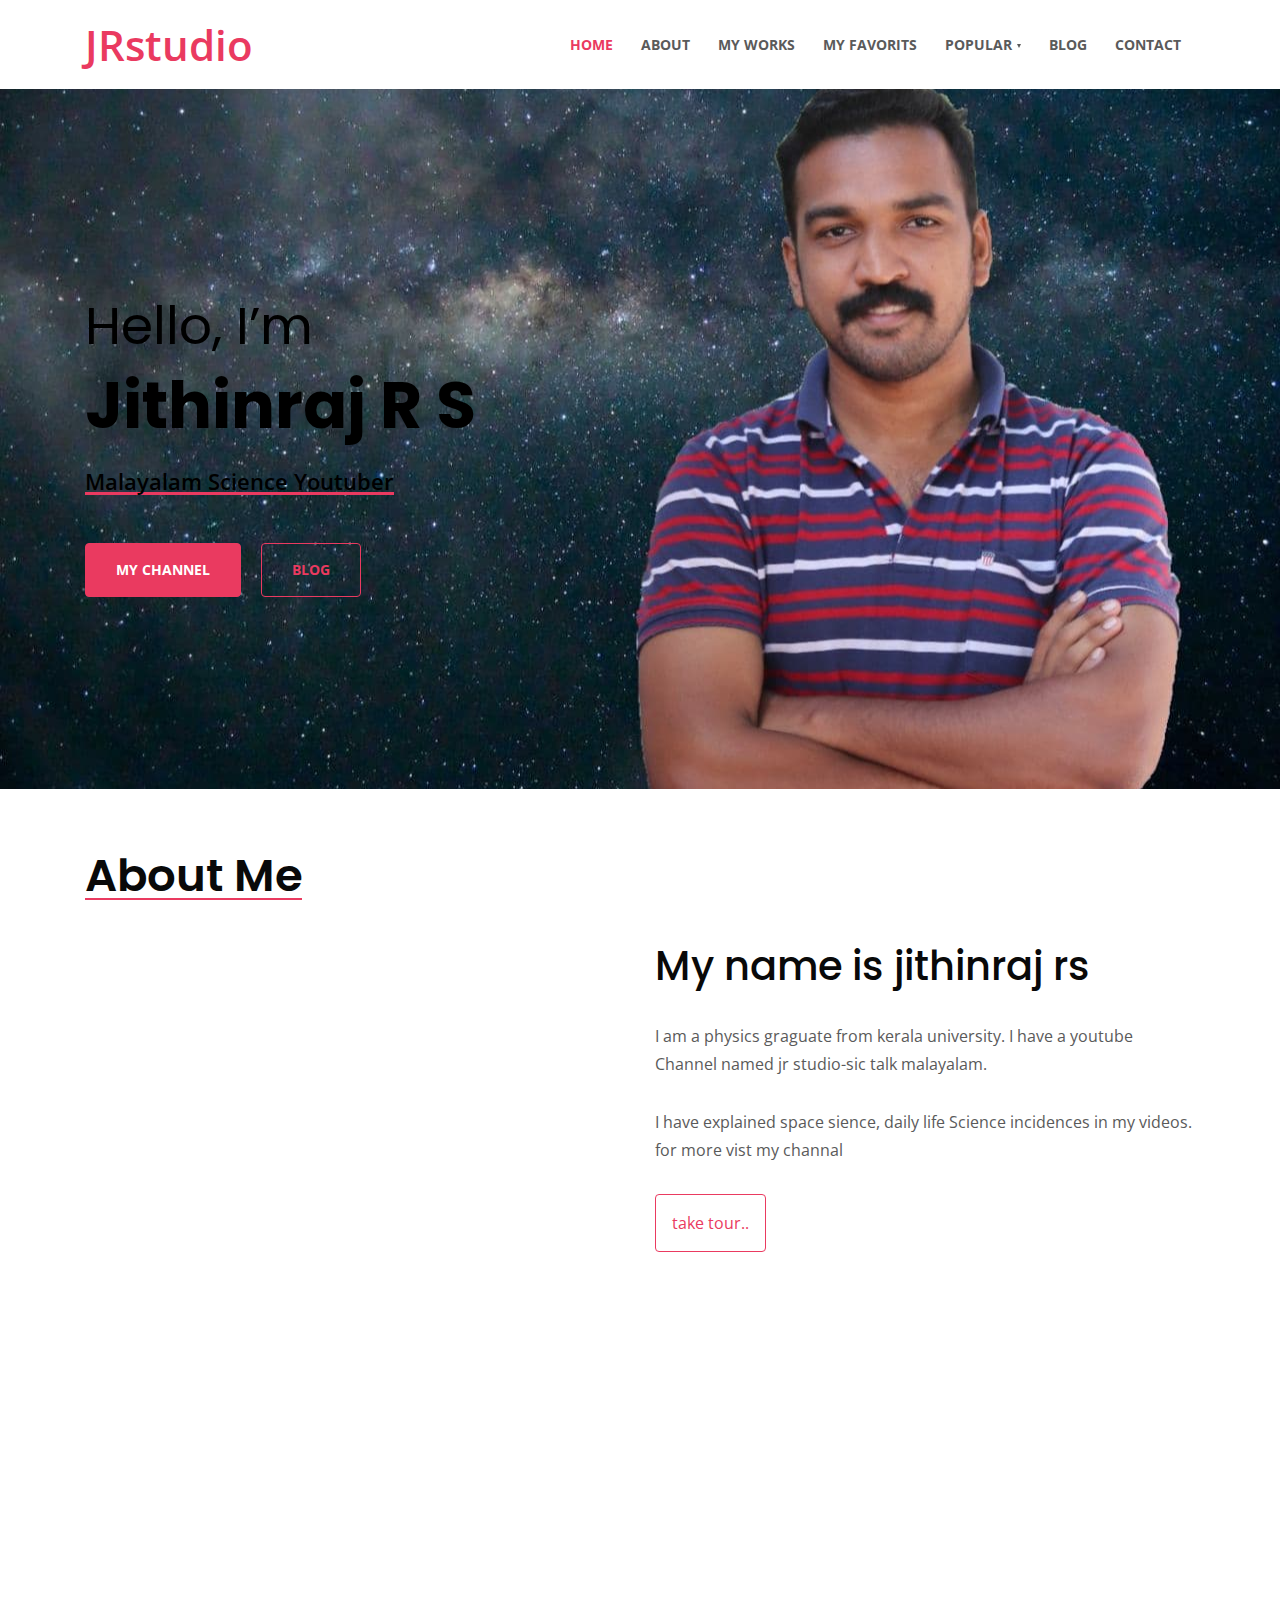
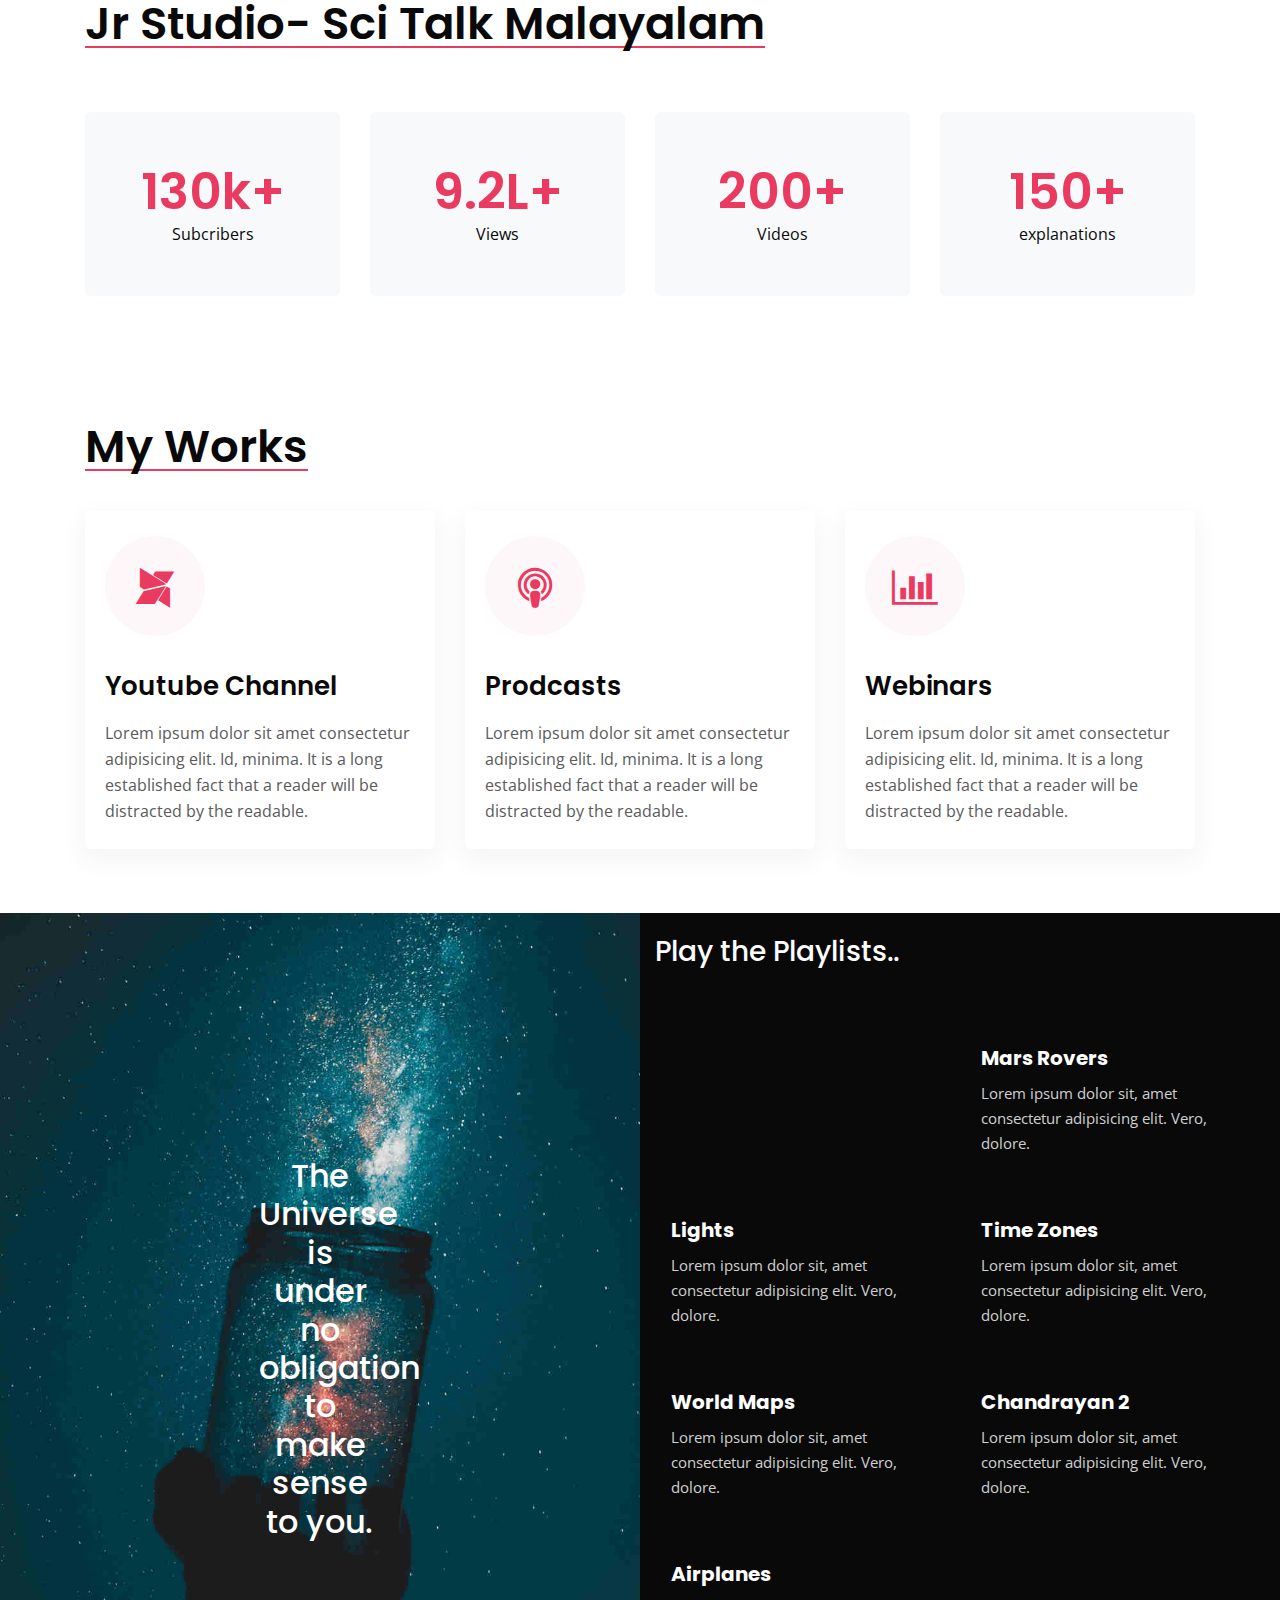
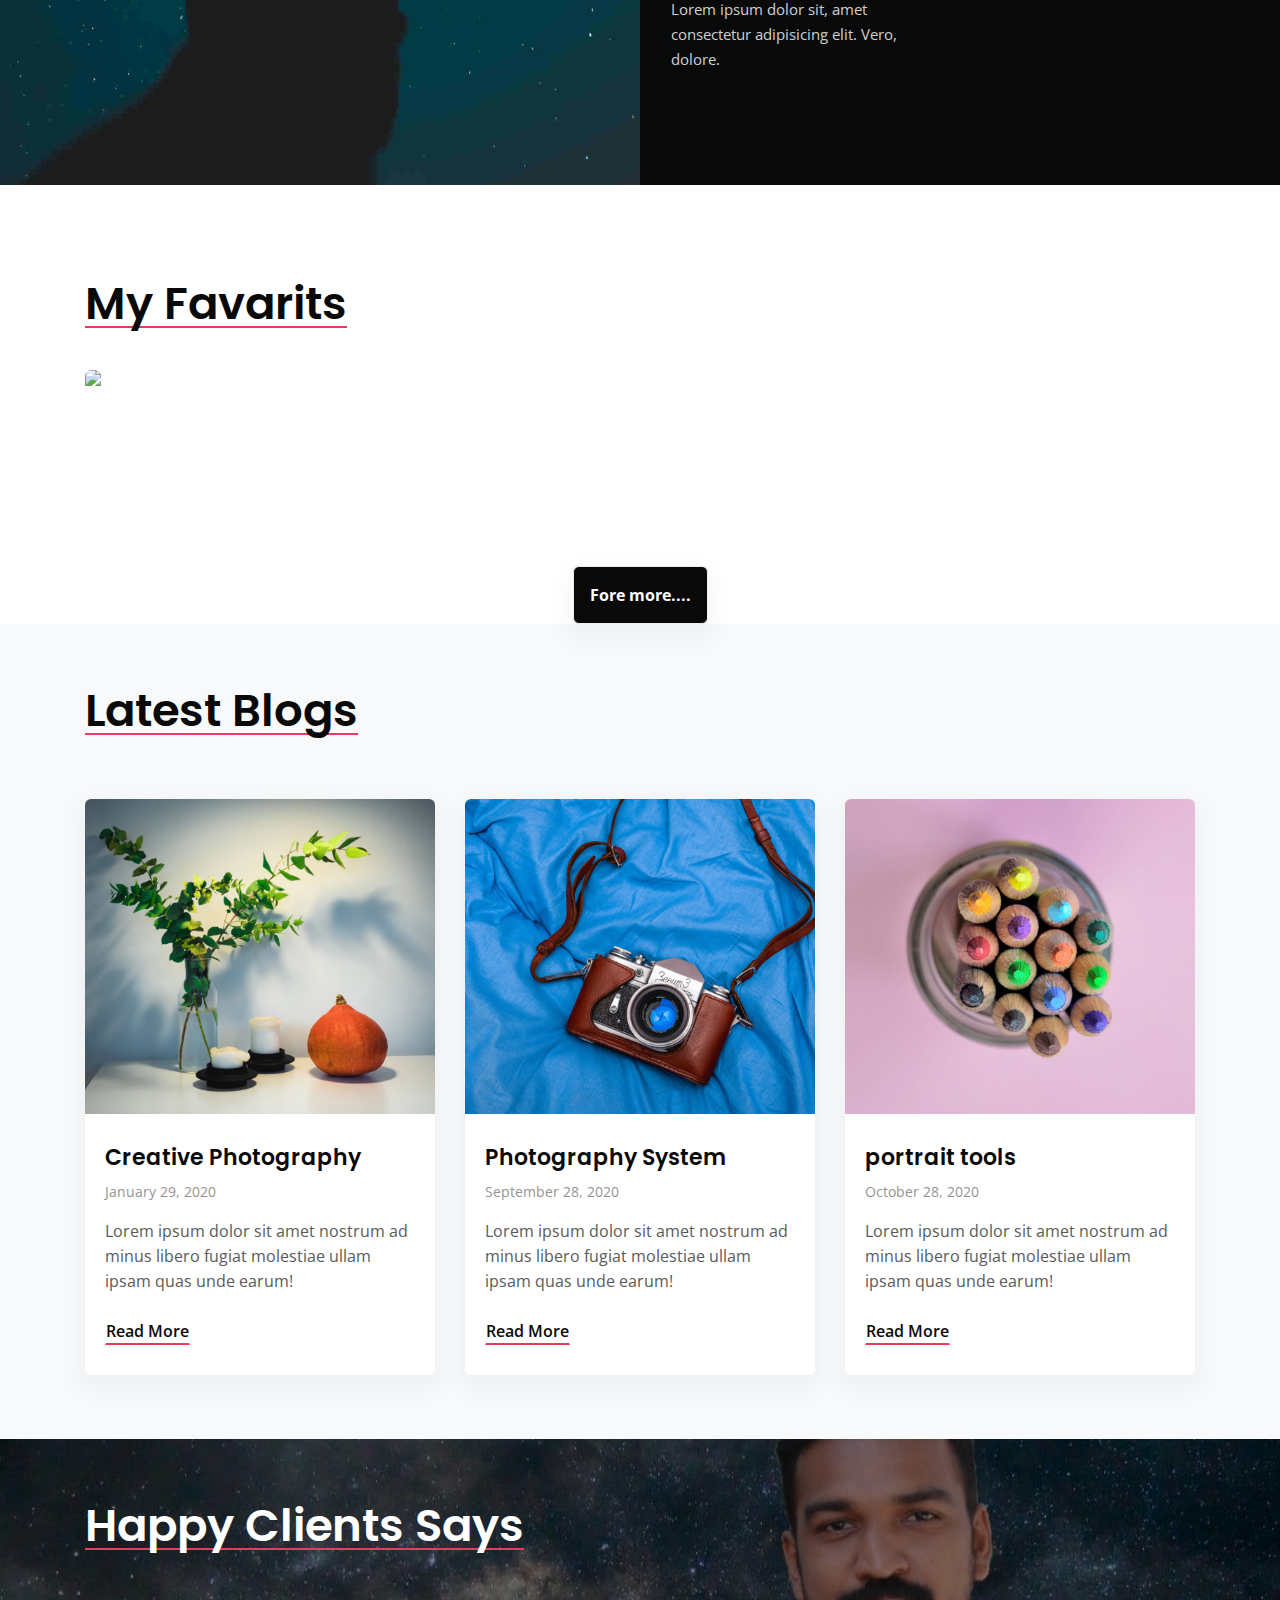
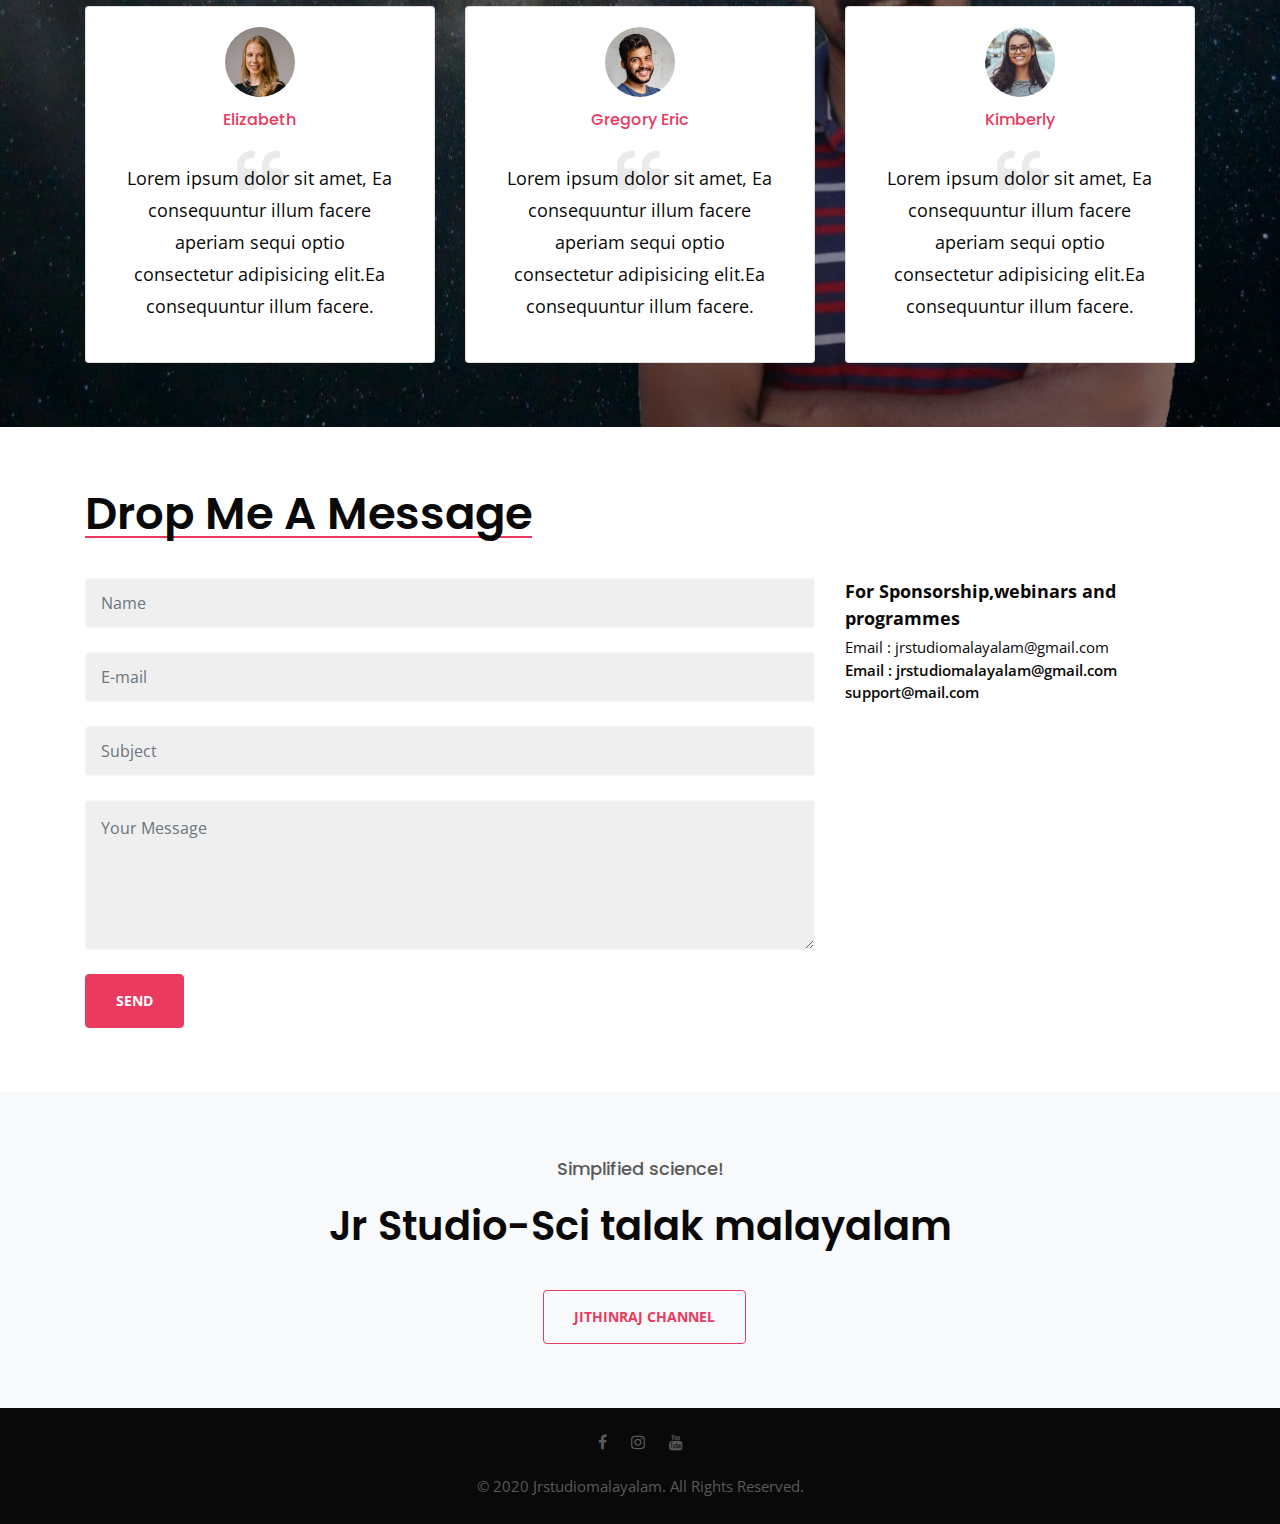
==== commit b8c63e63: "useless commit, Nothig special about this  commit" ====
--- a/index.html
+++ b/index.html
@@ -105,9 +105,9 @@
       <h3 class="global-title">About Me</h3>
       <div class="aboutgrids row">
         <div class="col-lg-6 aboutgrid2">
-          <iframe width="450" height="315" src="https://www.youtube.com/embed/F_hRqjWzfgg" frameborder="0" allow="accelerometer; autoplay; clipboard-write; encrypted-media; gyroscope; picture-in-picture" allowfullscreen></iframe>        </div>
+          <iframe width="350" height="315" src="https://www.youtube.com/embed/F_hRqjWzfgg" frameborder="0" allow="accelerometer; autoplay; clipboard-write; encrypted-media; gyroscope; picture-in-picture" allowfullscreen></iframe>        </div>
         <div class="col-lg-6 aboutgrid1 my-lg-0 my-5">
-          <h4>My name is jithinraj </h4>
+          <h4>My name is jithinraj rs </h4>
           <p>I am a physics graguate from kerala university.  I have a youtube Channel named jr studio-sic talk malayalam. </p>
           <p>I have explained space sience, daily life Science incidences in my videos. for more vist my channal </p>
 
@@ -161,7 +161,7 @@
             <div class="col-lg-3 col-6 mt-4">
               <div class="grids-speci1">
                 <!-- <span class="fa fa-users" aria-hidden="true"></span> -->
-                <h3 class="title-spe">9,221,927+</h3>
+                <h3 class="title-spe">9.2L+</h3>
                 <p>Views</p>
               </div>
             </div>
@@ -176,7 +176,7 @@
               <div class="grids-speci1">
                 <!-- <span class="fa fa-smile-o" aria-hidden="true"></span> -->
                 <h3 class="title-spe">150+</h3>
-                <p>Science explanations</p>
+                <p>explanations</p>
               </div>
             </div>
           </div>
@@ -318,18 +318,6 @@
                 <h4 >Books</h4>
               </div>
           </div>
-          <div class="col-md-4 ">
-              <img src="https://upload.wikimedia.org/wikipedia/en/a/a3/BriefHistoryTime.jpg" class="img-fluid insta-pic" alt="insta-pic" />
-              <div class="text-center">
-                <h4 >Books</h4>
-              </div>
-              </div>
-              <div class="col-md-4 ">
-                <img style="align-self:center;" src="https://upload.wikimedia.org/wikipedia/en/a/a3/BriefHistoryTime.jpg" class="img-fluid insta-pic" alt="insta-pic" />
-                <div class="text-center">
-                  <h4 >Books</h4>
-                </div>
-                </div>
           </div>
         </div> 
           </div>
@@ -479,7 +467,6 @@
         <div class="col-md-4 mt-md-0 mt-5 w3-contact-address">
           <b>For Sponsorship,webinars and programmes</b>
           <p>Email : jrstudiomalayalam@gmail.com</p>
-          <b>Email:</b>
           <p><a href="mailto:christopher@mysite.com">Email : jrstudiomalayalam@gmail.com</a></p>
           <p><a href="mailto:support@mysite.com">support@mail.com</a></p>
         </div>
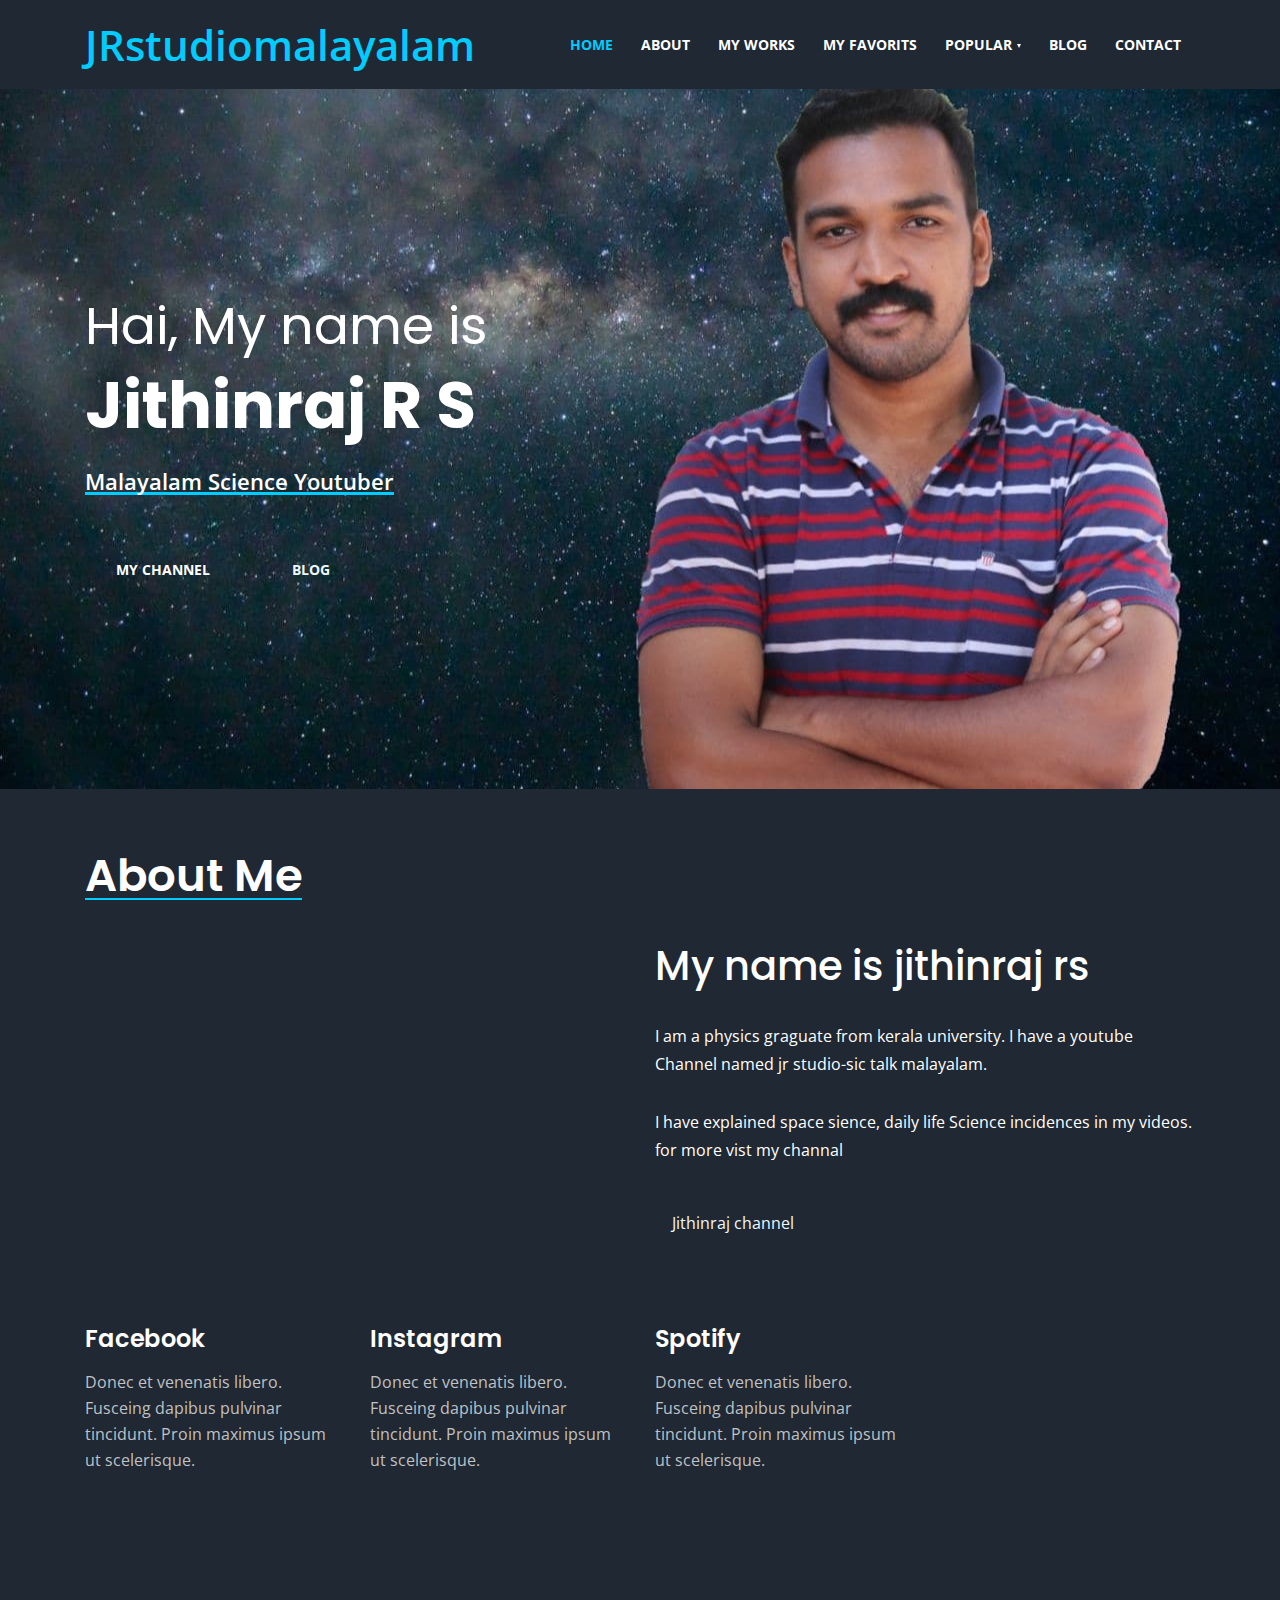
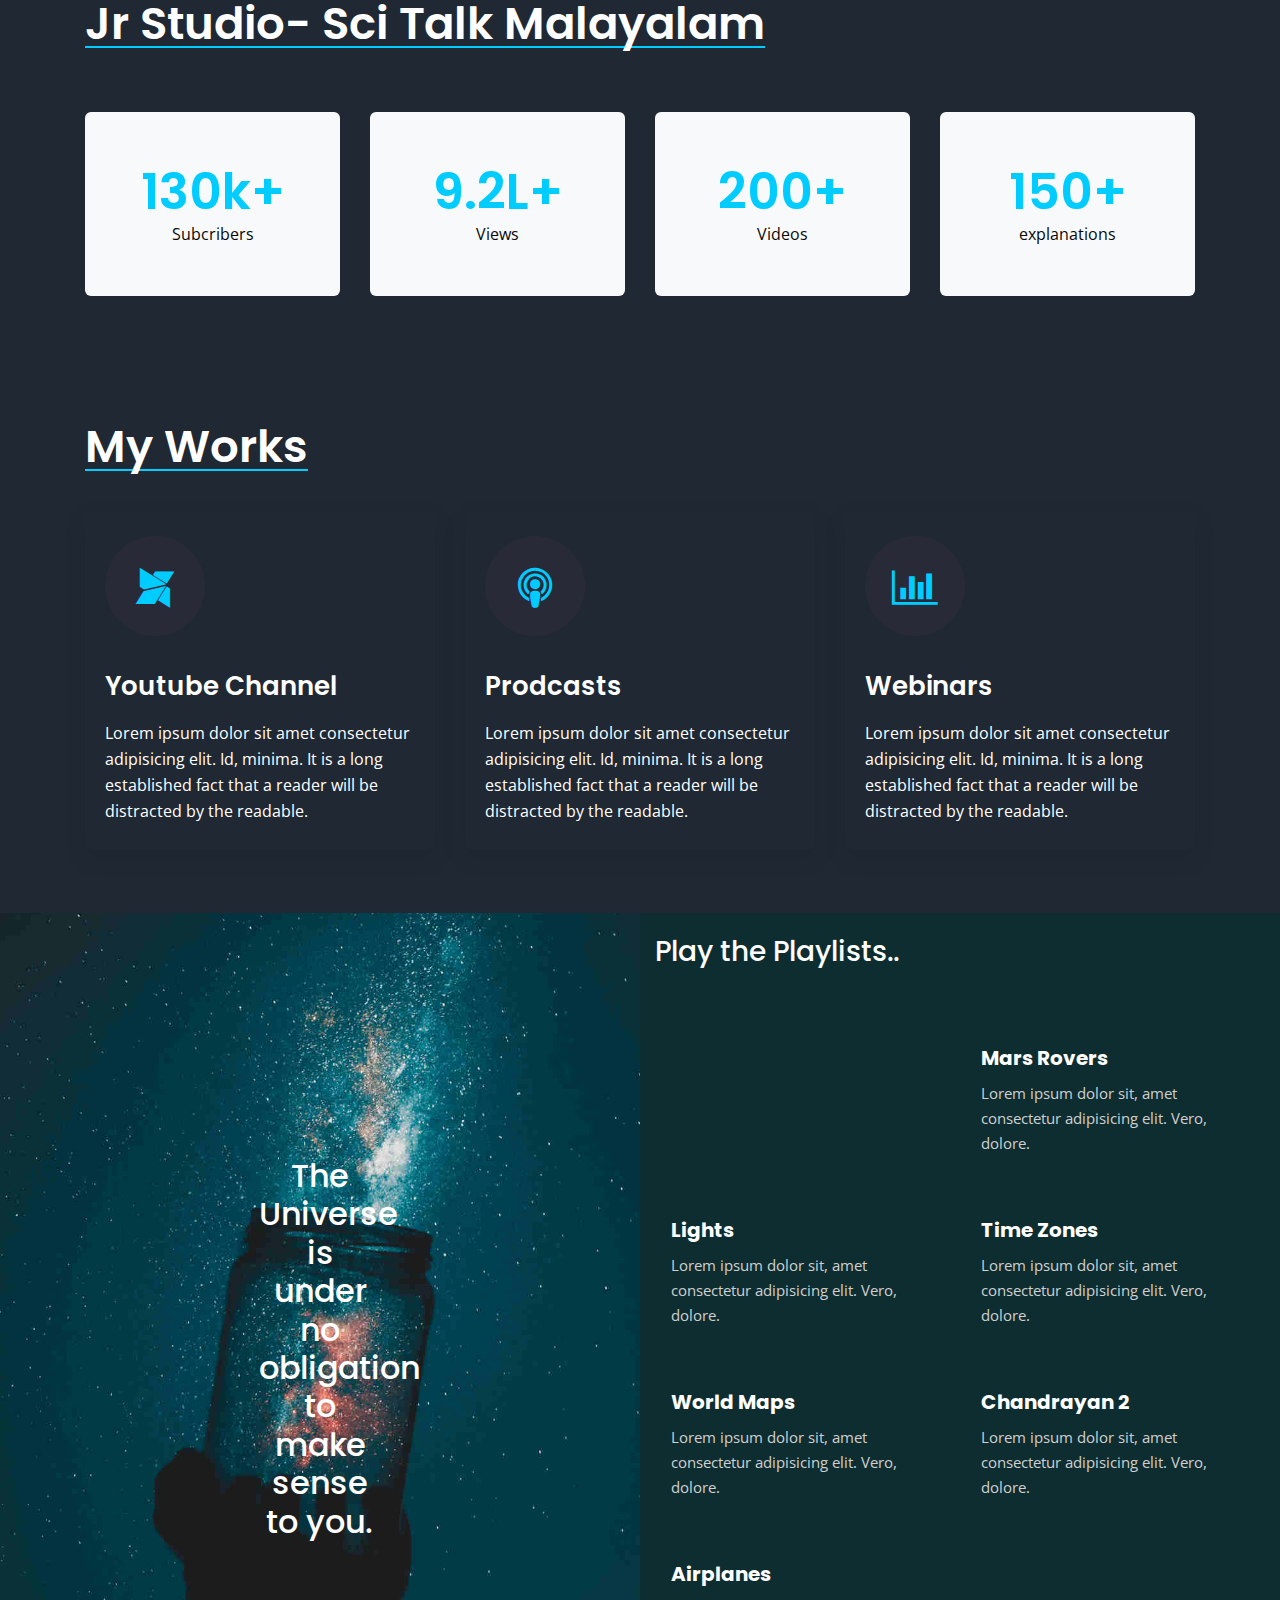
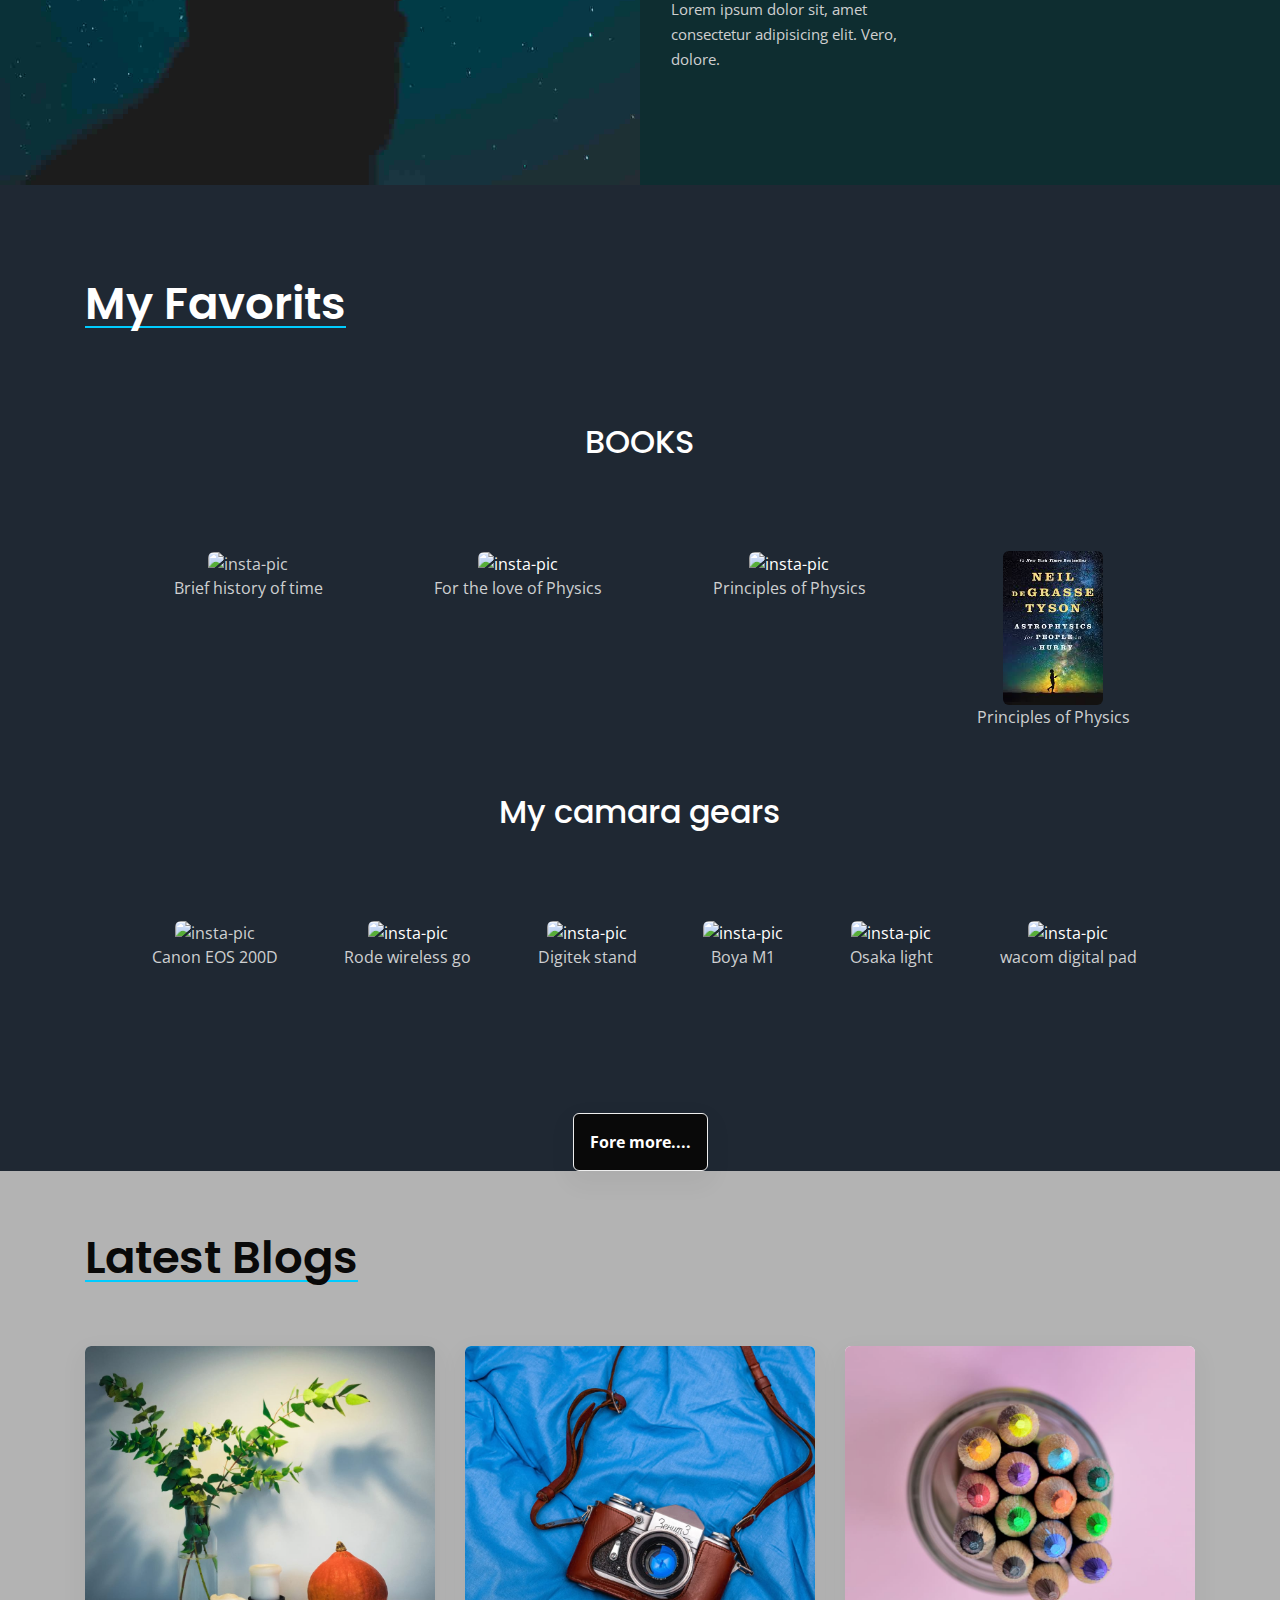
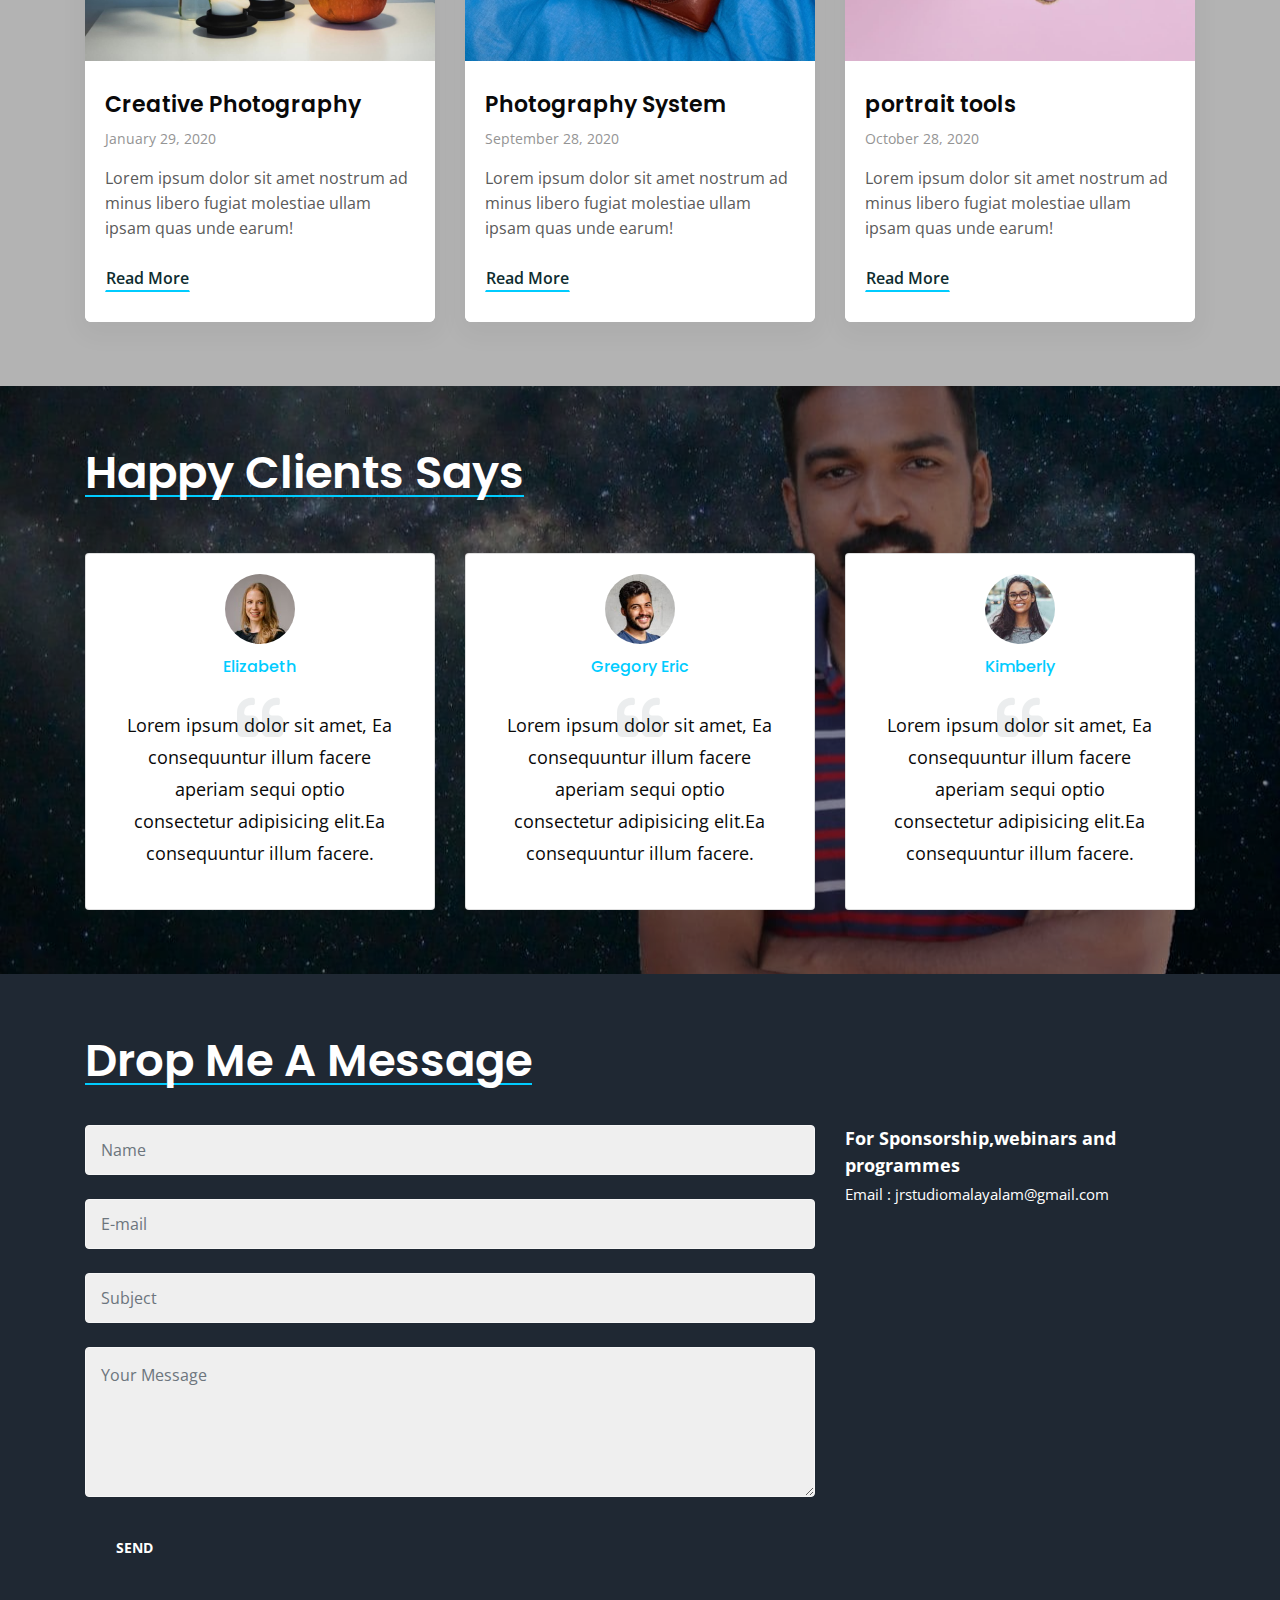
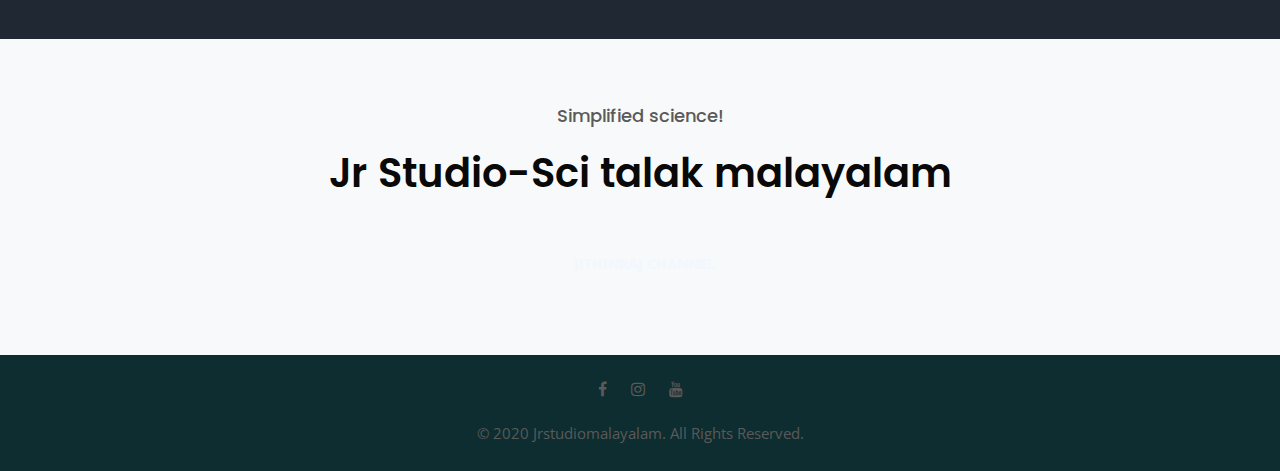
==== commit b1ed41b6: "theme changed, my favarets added ----playlist and letest blog & video remaining" ====
--- a/index.html
+++ b/index.html
@@ -23,7 +23,7 @@
       <div class="hero-header-11-content">
         <div class="container">
           <nav class="navbar navbar-expand-xl navbar-light py-sm-2 py-1 px-0">
-            <a class="navbar-brand editContent" href="index.html">JRstudio</a>
+            <a class="navbar-brand editContent" href="index.html">JRstudiomalayalam</a>
             <!-- if logo is image enable this   
 				<a class="navbar-brand" href="#index.html">
 						<img src="image-path" alt="Your logo" title="Your logo" style="height:35px;" />
@@ -85,10 +85,10 @@
           <li>
             <div class="slider-info banner-view">
               <div class="banner-info container">
-                <h3 class="banner-text"><small>Hello, I’m</small><br>
+                <h3 style="color:white;" class="banner-text"><small>Hai, My name is</small><br>
                   Jithinraj R S
                 </h3>
-                <p class="my-4 mb-5">Malayalam Science Youtuber</p><br>
+                <p style="color:white;" class="my-4 mb-5">Malayalam Science Youtuber</p><br>
                 <a href="https://www.youtube.com/c/JRSTUDIOMalayalam" class="btn btn-primary theme-button mr-3">My Channel</a>
                 <a href="https://jrstudiomalayalam.blogspot.com/" class="btn btn-outline-primary theme-button">Blog</a>
               </div>
@@ -102,16 +102,19 @@
   <!--  About section -->
   <div class="w3l-about1 pt-5" id="about">
     <div class="container pt-lg-3">
-      <h3 class="global-title">About Me</h3>
+      <h3 style="color:white;" class="global-title">About Me</h3>
       <div class="aboutgrids row">
         <div class="col-lg-6 aboutgrid2">
-          <iframe width="350" height="315" src="https://www.youtube.com/embed/F_hRqjWzfgg" frameborder="0" allow="accelerometer; autoplay; clipboard-write; encrypted-media; gyroscope; picture-in-picture" allowfullscreen></iframe>        </div>
+          <div class="text-center">
+            <iframe width="400" height="315" src="https://www.youtube.com/embed/F_hRqjWzfgg" frameborder="0" allow="accelerometer; autoplay; clipboard-write; encrypted-media; gyroscope; picture-in-picture" allowfullscreen></iframe>
+          </div>
+          </div>
         <div class="col-lg-6 aboutgrid1 my-lg-0 my-5">
-          <h4>My name is jithinraj rs </h4>
-          <p>I am a physics graguate from kerala university.  I have a youtube Channel named jr studio-sic talk malayalam. </p>
-          <p>I have explained space sience, daily life Science incidences in my videos. for more vist my channal </p>
-
-          <a href="https://www.youtube.com/c/JRSTUDIOMalayalam" class="btn btn-outline-primary p-3">take tour..</a>
+          <h4 style="color:white;">My name is jithinraj rs </h4>
+          <p style="color:white;">I am a physics graguate from kerala university.  I have a youtube Channel named jr studio-sic talk malayalam. </p>
+          <p style="color:white;">I have explained space sience, daily life Science incidences in my videos. for more vist my channal </p>
+
+          <a href="https://www.youtube.com/channel/UCO1LD_J389n3DdGKe3DbSBg" class="btn btn-outline-primary p-3">Jithinraj channel</a>
         </div>
       </div>
     </div>
@@ -149,7 +152,7 @@
     <section class="w3l-index2">
       <div class="main-w3 py-5" id="stats">
         <div class="container py-lg-3">
-          <h3 class="global-title">Jr studio- Sci talk malayalam</h3>
+          <h3 style="color: white;" class="global-title">Jr studio- Sci talk malayalam</h3>
           <div class="row main-cont-wthree-fea text-center">
             <div class="col-lg-3 col-6 mt-4">
               <div class="grids-speci1">
@@ -189,7 +192,7 @@
   <section class="w3l-index6" id="service">
     <div class="features-with-17_sur py-5">
       <div class="container py-lg-3">
-        <h3 class="global-title my-title">My Works</h3>
+        <h3 style="color: white;" class="global-title my-title">My Works</h3>
         <div class="features-with-17-top_sur">
           <div class="row">
             <div class=" col-lg-4 col-md-6 mt-md-0 mt-4">
@@ -198,8 +201,8 @@
                   <span class="fa fa-modx" aria-hidden="true"></span>
                 </div>
                 <div class="features-with-17-left2">
-                  <h6><a href="#url">Youtube Channel </a></h6>
-                  <p>Lorem ipsum dolor sit amet consectetur adipisicing elit. Id, minima. It is a long established fact that a reader will be
+                  <h6><a style="color: white;" href="#url">Youtube Channel </a></h6>
+                  <p style="color: white;">Lorem ipsum dolor sit amet consectetur adipisicing elit. Id, minima. It is a long established fact that a reader will be
                     distracted by the readable.</p>
                 </div>
               </div>
@@ -210,8 +213,8 @@
                   <span class="fa fa-podcast" aria-hidden="true"></span>
                 </div>
                 <div class="features-with-17-left2">
-                  <h6><a href="#url">Prodcasts</a></h6>
-                  <p>Lorem ipsum dolor sit amet consectetur adipisicing elit. Id, minima. It is a long established fact that a reader will be
+                  <h6><a style="color: white;" href="#url">Prodcasts</a></h6>
+                  <p style="color: white;">Lorem ipsum dolor sit amet consectetur adipisicing elit. Id, minima. It is a long established fact that a reader will be
                     distracted by the readable.</p>
                 </div>
               </div>
@@ -222,8 +225,8 @@
                   <span class="fa fa-bar-chart" aria-hidden="true"></span>
                 </div>
                 <div class="features-with-17-left2">
-                  <h6><a href="#url">Webinars</a> </h6>
-                  <p>Lorem ipsum dolor sit amet consectetur adipisicing elit. Id, minima. It is a long established fact that a reader will be
+                  <h6><a style="color: white;" href="#url">Webinars</a> </h6>
+                  <p style="color: white;">Lorem ipsum dolor sit amet consectetur adipisicing elit. Id, minima. It is a long established fact that a reader will be
                     distracted by the readable.</p>
                 </div>
               </div>
@@ -310,16 +313,96 @@
   <div class="w3l-gallery2" id="gallery">
     <div class="insta-picks py-5">
       <div class="container py-lg-5">
-        <h3 class="global-title">my favarits</h3>
+        <h3 style="color: white;" class="global-title">My favorits</h3>
+        <!-- books sections strated -->
+        <div class="text-center">
+        <div class="text-center">
+          <h2 style="padding:5% 0% 8% 0% ;">BOOKS</h2>
+        </div>
         <div class="row no-gutters masonry">
-          <div class="col-md-4 ">
-              <img src="https://upload.wikimedia.org/wikipedia/en/a/a3/BriefHistoryTime.jpg" class="img-fluid insta-pic" alt="insta-pic" />
-              <div class="text-center">
-                <h4 >Books</h4>
-              </div>
-          </div>
-          </div>
+          <div style="margin-left: 8%;" class="text-center">
+            <a href="https://amzn.to/33gu6Hd"><img style="width: 100px;" src="https://upload.wikimedia.org/wikipedia/en/a/a3/BriefHistoryTime.jpg" class="img-fluid insta-pic" alt="insta-pic" />
+             
+                <p >Brief history of time</p></a>
+              
+          </div>
+          <!-- 1 -->
+          <div  style="margin-left: 10%;" class="text-center">
+            <img style="width: 100px;" src="https://i.gr-assets.com/images/S/compressed.photo.goodreads.com/books/1438420090l/7841672._SY475_.jpg" class="img-fluid insta-pic" alt="insta-pic" />
+           
+              <a href="https://amzn.to/38ZmIUe"><p>For the love of Physics</p></a>
+            
+        </div>
+          <!-- 2 -->
+          <div style="margin-left: 10%;" class="text-center">
+            <img style="width: 100px;height: 150px;" src="https://www.wileyindia.com/pub/media/catalog/product/cache/1/image/700x560/e9c3970ab036de70892d86c6d221abfe/9/7/9788126552566_principles-of-physics-10ed-isv.jpg" class="img-fluid insta-pic" alt="insta-pic" />
+           
+              <a href="https://amzn.to/2ISTRFQ"><p>Principles of Physics</p></a>
+            
+        </div>
+          <!-- 3 -->
+          <div style="margin-left: 10%;" class="text-center">
+            <img style="width: 100px;height: 83%; " src="[data-uri]" class="img-fluid insta-pic" alt="insta-pic" />
+           
+              <a href="Astronomy for people in hurry"><p>Principles of Physics</p></a>
+            
+        </div>
+          <!-- 4 -->
+          </div>
+          <!-- cmara gears starts --> 
+          <div class="text-center">
+            <h2 style="padding:5% 0% 8% 0% ;">My camara gears</h2>
+          </div>
+          <div class="row no-gutters masonry">
+            <div style="margin-left: 6%;" class="text-center">
+              <a href="https://amzn.to/2UE56om>"><img style="width:100px; height: 65%;" src="https://images-na.ssl-images-amazon.com/images/I/71zEQR%2BXunL._SL1500_.jpg" class="img-fluid insta-pic" alt="insta-pic" />
+               
+                  <p >Canon EOS 200D</p></a>
+                
+            </div>
+            <!-- 1 -->
+            <div  style="margin-left: 6%;" class="text-center">
+              <img style="width: 100px; height: 65%;" src="https://images-na.ssl-images-amazon.com/images/I/51VGm8EQkSL._SL1000_.jpg" class="img-fluid insta-pic" alt="insta-pic" />
+             
+                <a href="https://amzn.to/3nxEIJc"><p>Rode wireless go</p></a>
+              
+          </div>
+            <!-- 2 -->
+            <div style="margin-left: 6%;" class="text-center">
+              <img style="width: 100px;height: 85px;" src="https://n1.sdlcdn.com/imgs/j/b/6/Digitek-Light-Stand-Tripod-7-SDL273085594-3-c8526.jpeg" class="img-fluid insta-pic" alt="insta-pic" />
+             
+                <a href="https://amzn.to/331Jl6x"><p>Digitek stand <p></a>
+              
+          </div>
+            <!-- 3 -->
+            <div style="margin-left: 6%;" class="text-center">
+              <img style="width: 100px;height: 68%; " src="https://www.powerplanetonline.com/cdnassets/microfono_universal_boya_by_m1_pro_01_l.jpg" class="img-fluid insta-pic" alt="insta-pic" />
+             
+                <a href="https://amzn.to/2IPrmJi"><p>Boya M1</p></a>
+              
+          </div>
+            <!-- 4 -->
+            <div style="margin-left: 6%;" class="text-center">
+              <img style="width: 100px;height: 68%; " src="https://images-na.ssl-images-amazon.com/images/I/91dwM1D%2BGNL._SX355_.jpg" class="img-fluid insta-pic" alt="insta-pic" />
+             
+                <a href="https://amzn.to/3fqFwgp"><p>Osaka light </p></a>
+              
+          </div>
+            <!-- 5 -->
+            <div style="margin-left: 6%;" class="text-center">
+              <img style="width: 110px;height: 68%; " src="https://encrypted-tbn0.gstatic.com/images?q=tbn:ANd9GcR10imLRnhgH42MJzeq4X-ttzvGibzFZsPZng&usqp=CAU" class="img-fluid insta-pic" alt="insta-pic" />
+             
+                <a href="https://amzn.to/35L7rV2"><p>wacom digital pad</p></a>
+              
+          </div>
+<!-- 6 -->
+
+            </div>
+          </div> 
+  
+          <!-- camara gears ends -->
         </div> 
+<!-- book section ended -->
           </div>
         <div class="text-center">
           <a href="/blog.html" class="follow-insta-button btn btn-secondary p-3 mt-5" target="_blank">
@@ -453,7 +536,7 @@
   <!-- Contact section -->
   <section class="w3l-contact py-5" id="contact">
     <div class="container py-lg-3">
-      <h3 class="global-title">Drop me a Message</h3>
+      <h3 style="color: white;" class="global-title">Drop me a Message</h3>
       <div class="row">
         <div class="col-md-8 contact-form">
           <form action="https://sendmail.w3layouts.com/submitForm" method="post">
@@ -465,10 +548,8 @@
           </form>
         </div>
         <div class="col-md-4 mt-md-0 mt-5 w3-contact-address">
-          <b>For Sponsorship,webinars and programmes</b>
-          <p>Email : jrstudiomalayalam@gmail.com</p>
-          <p><a href="mailto:christopher@mysite.com">Email : jrstudiomalayalam@gmail.com</a></p>
-          <p><a href="mailto:support@mysite.com">support@mail.com</a></p>
+          <b style="color: white;" >For Sponsorship,webinars and programmes</b>
+          <p style="color: white;">Email : jrstudiomalayalam@gmail.com</p>
         </div>
       </div>
     </div>
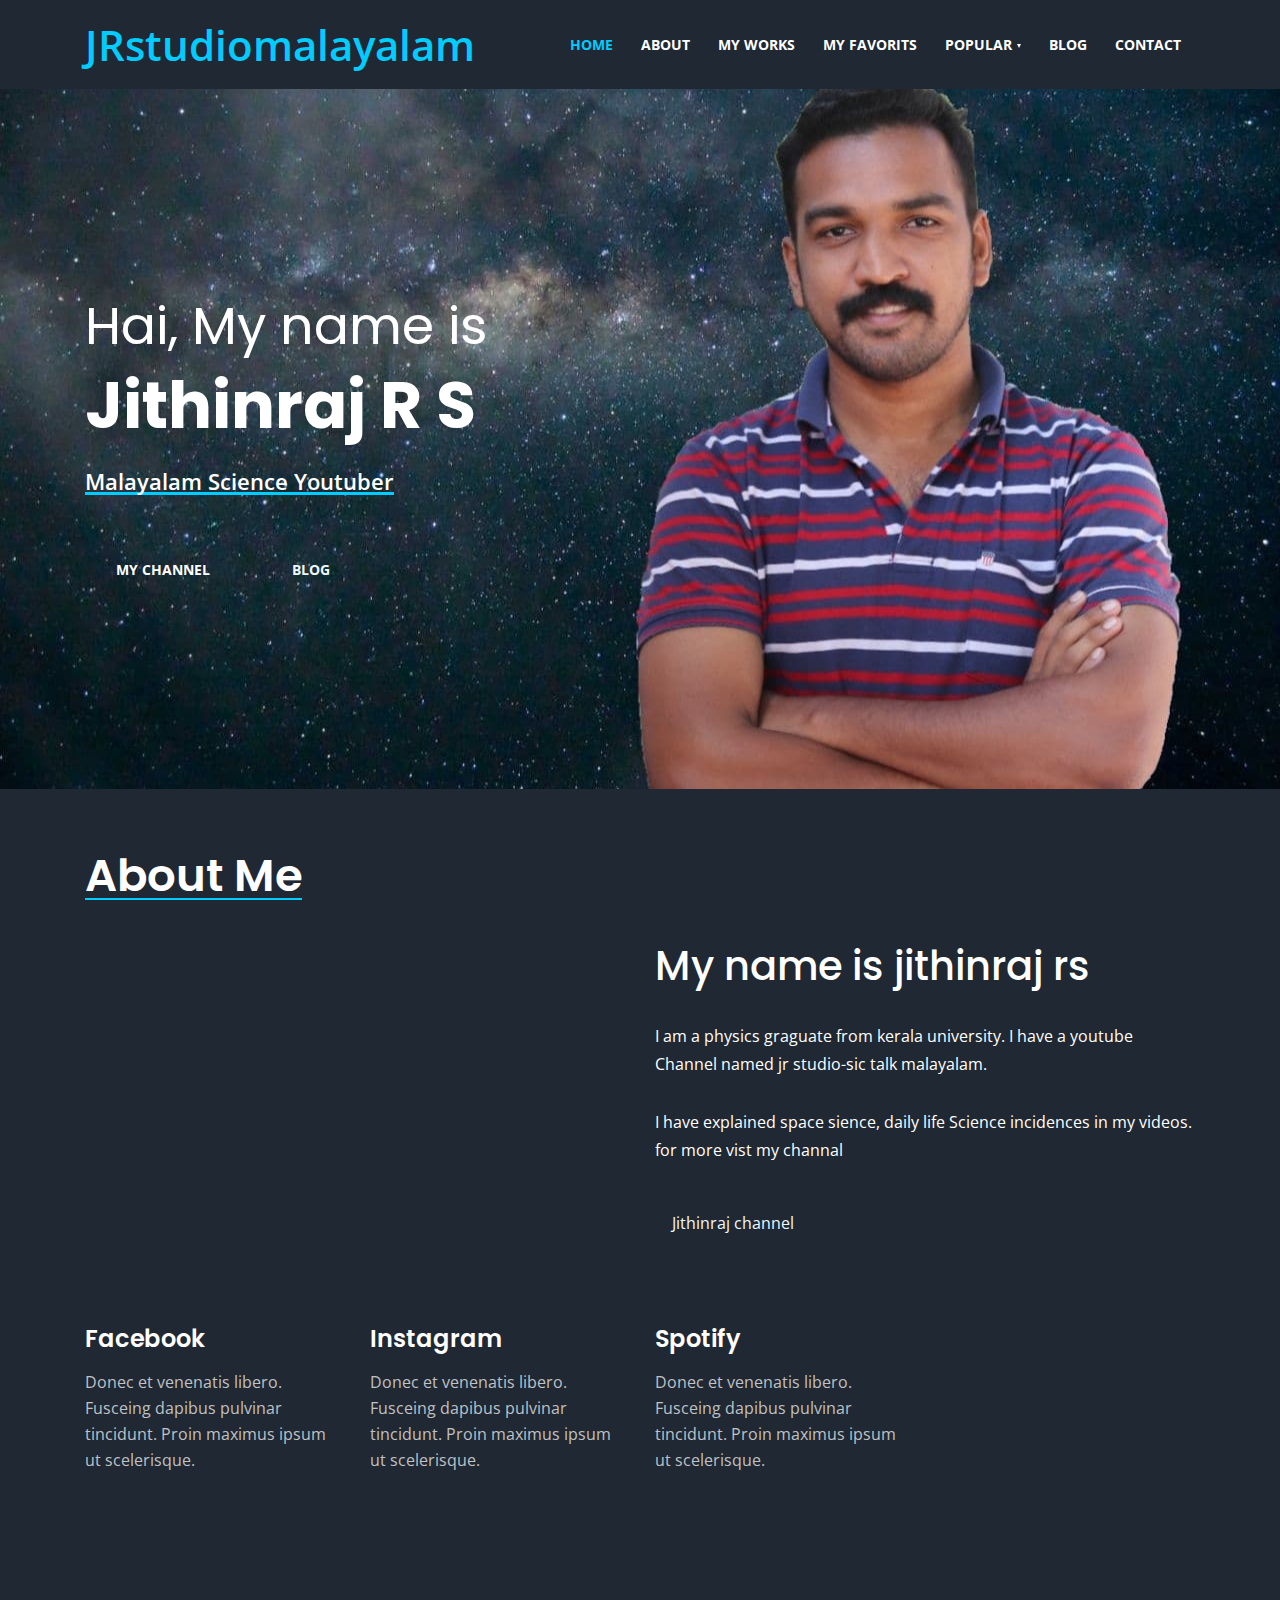
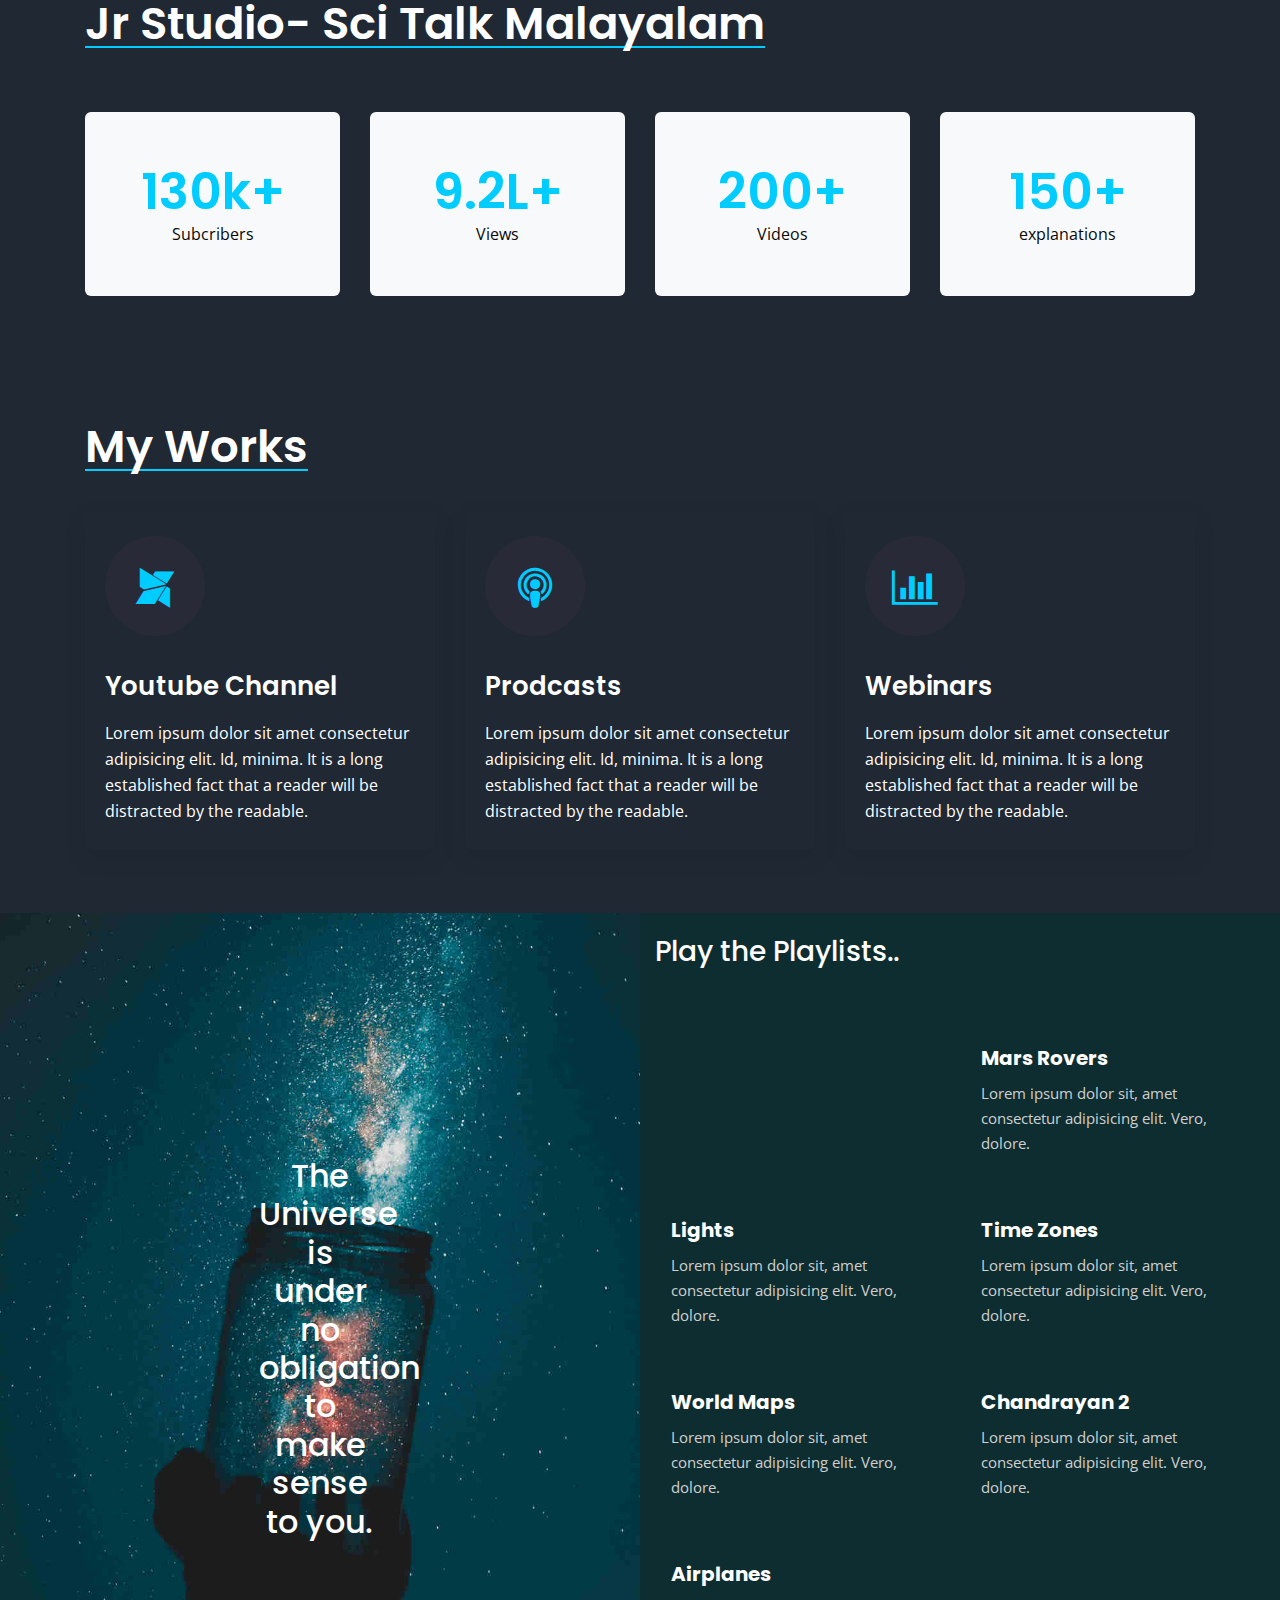
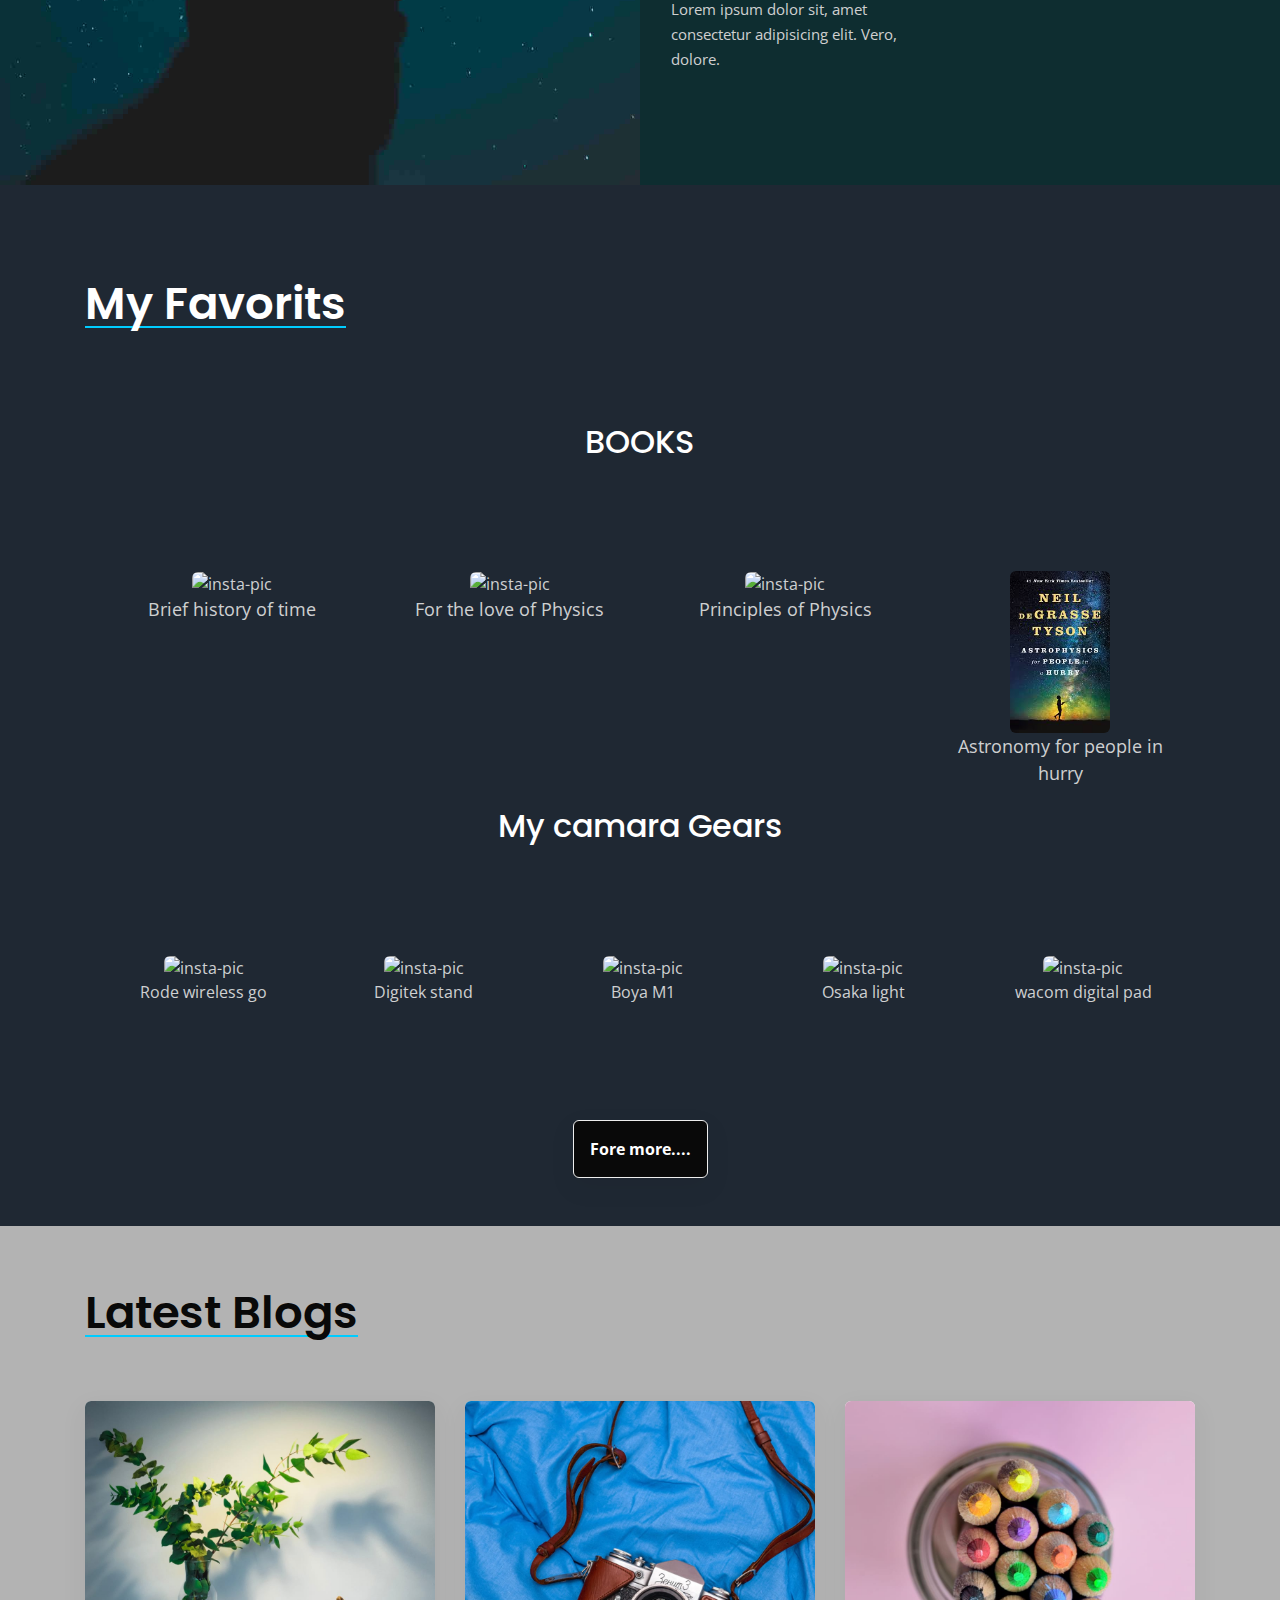
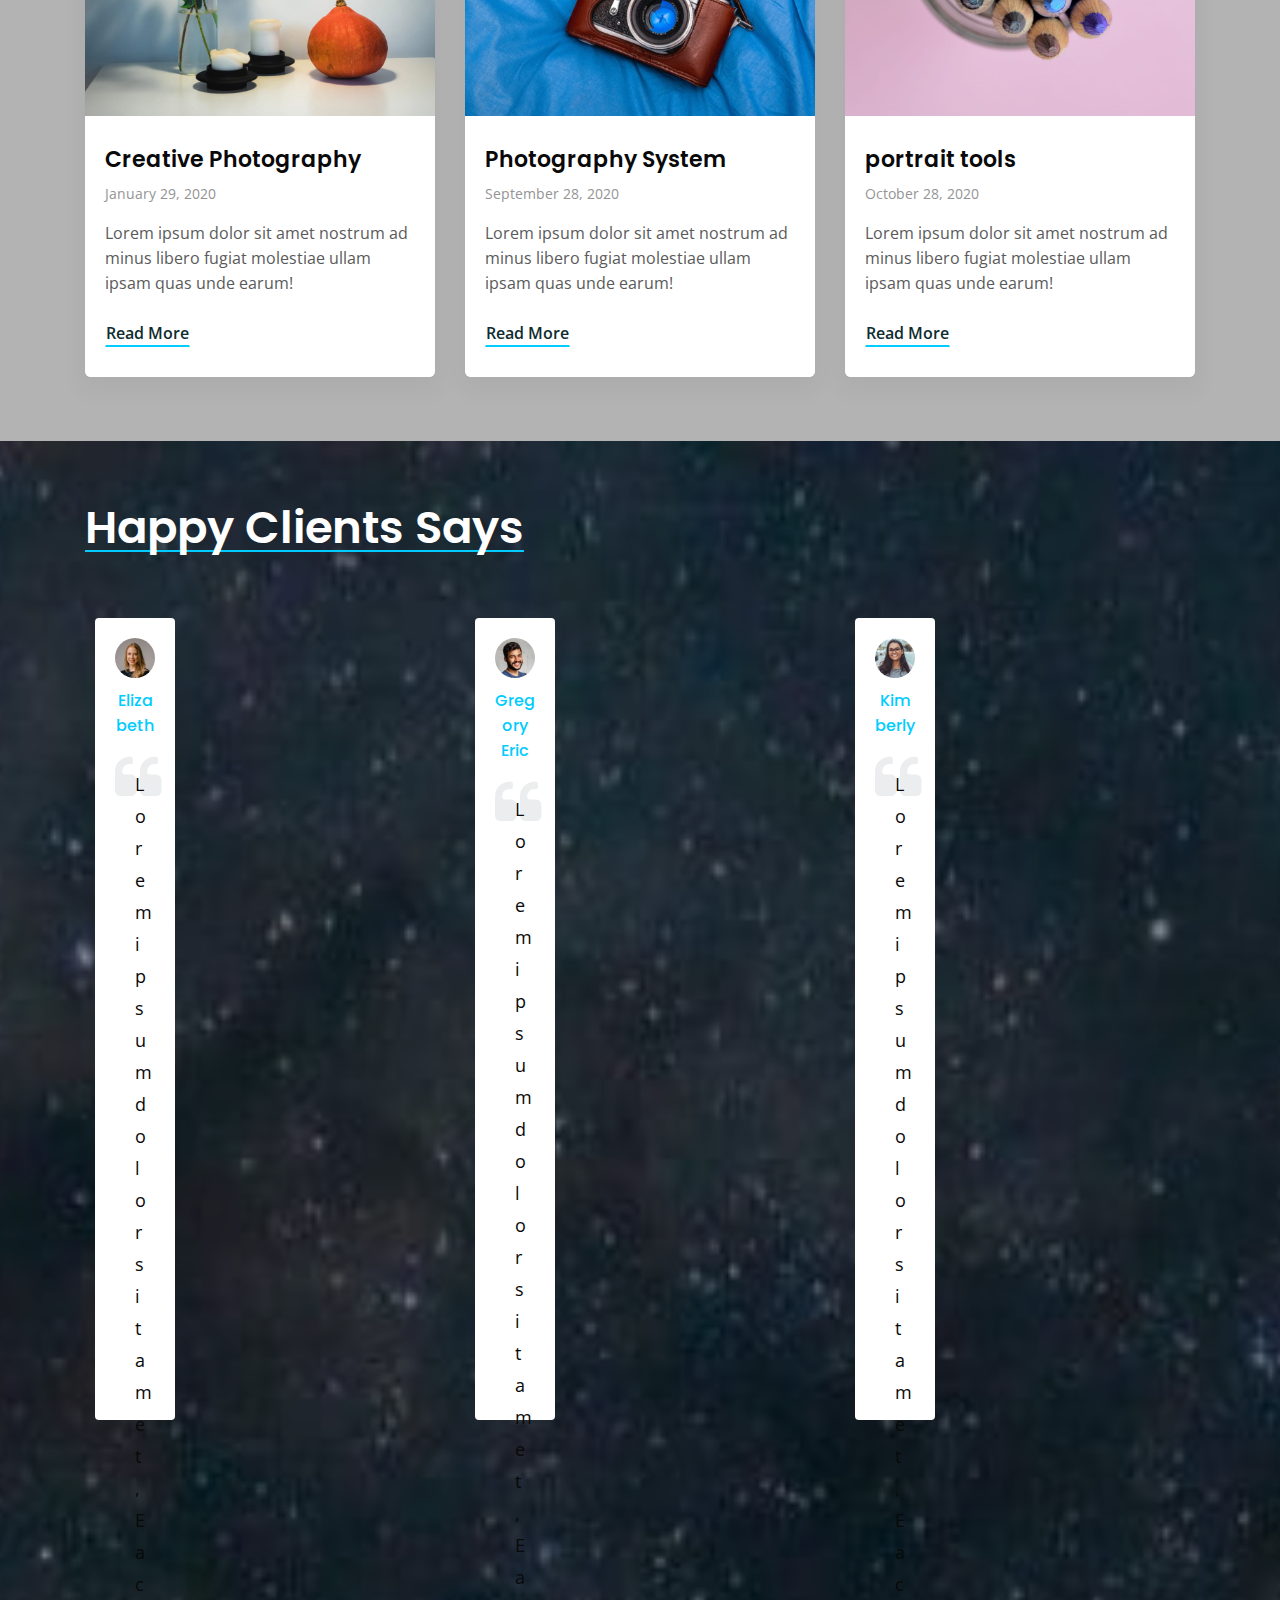
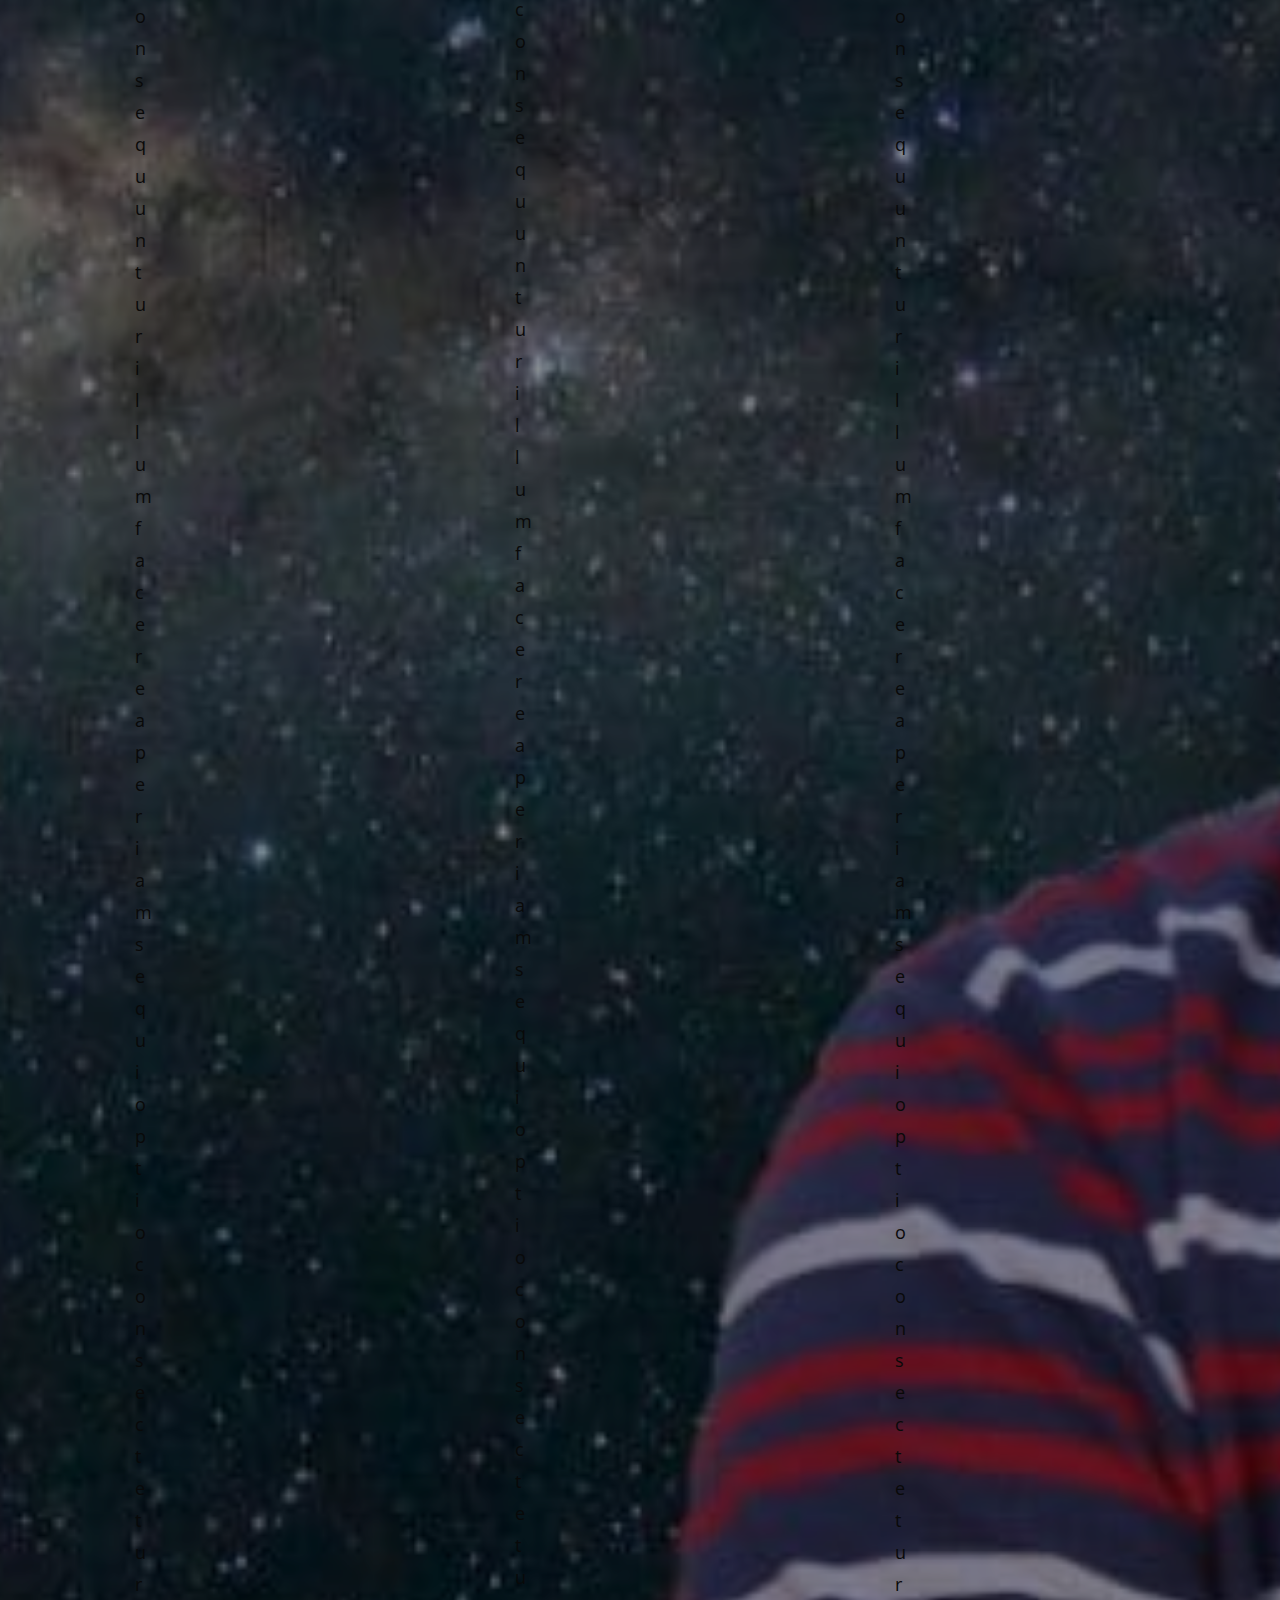
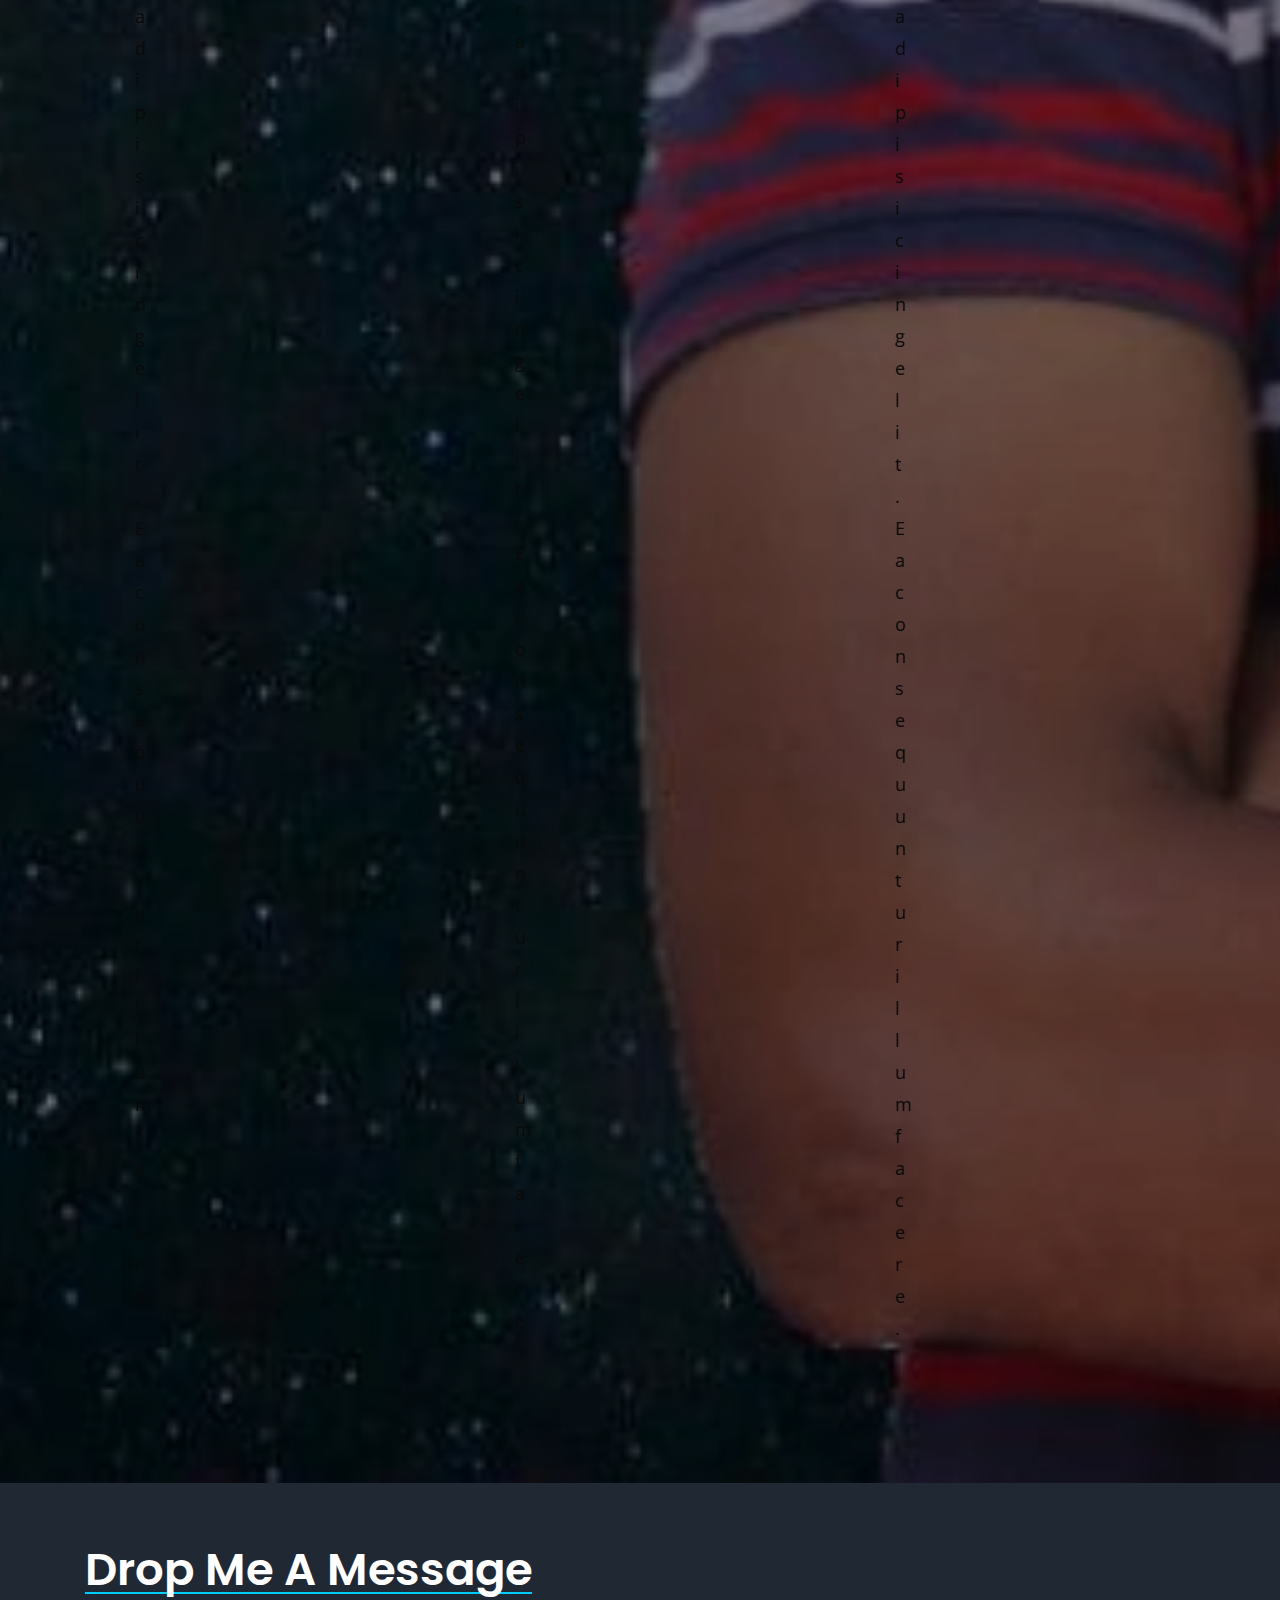
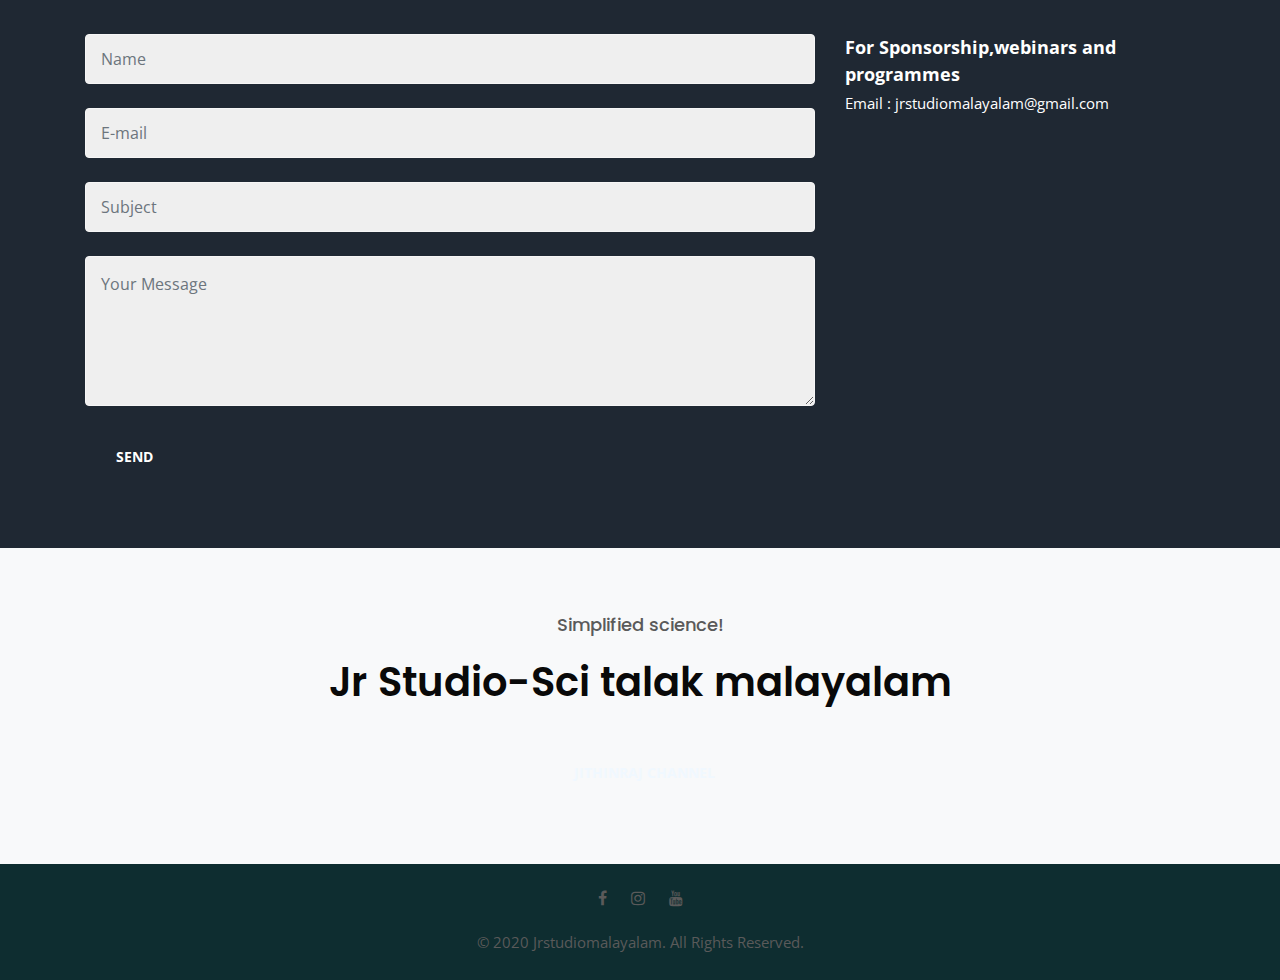
==== commit 3c47dc5a: "my favorits updated" ====
--- a/index.html
+++ b/index.html
@@ -319,90 +319,85 @@
         <div class="text-center">
           <h2 style="padding:5% 0% 8% 0% ;">BOOKS</h2>
         </div>
-        <div class="row no-gutters masonry">
+      </div>
+
+      <div class="cardContainer">
+        <div style="background-color: transparent;" class="card">
           <div style="margin-left: 8%;" class="text-center">
-            <a href="https://amzn.to/33gu6Hd"><img style="width: 100px;" src="https://upload.wikimedia.org/wikipedia/en/a/a3/BriefHistoryTime.jpg" class="img-fluid insta-pic" alt="insta-pic" />
-             
-                <p >Brief history of time</p></a>
-              
-          </div>
-          <!-- 1 -->
+            <a href="https://amzn.to/33gu6Hd"><img style="width: 100px;" src="https://upload.wikimedia.org/wikipedia/en/a/a3/BriefHistoryTime.jpg" class="img-fluid insta-pic" alt="insta-pic" />             
+                <p >Brief history of time</p></a>             
+          </div>
+        </div>
+        <div class="card" style="background-color:transparent;">
           <div  style="margin-left: 10%;" class="text-center">
-            <img style="width: 100px;" src="https://i.gr-assets.com/images/S/compressed.photo.goodreads.com/books/1438420090l/7841672._SY475_.jpg" class="img-fluid insta-pic" alt="insta-pic" />
-           
-              <a href="https://amzn.to/38ZmIUe"><p>For the love of Physics</p></a>
-            
-        </div>
-          <!-- 2 -->
+            <a href="https://amzn.to/38ZmIUe"><img style="width: 100px;" src="https://i.gr-assets.com/images/S/compressed.photo.goodreads.com/books/1438420090l/7841672._SY475_.jpg" class="img-fluid insta-pic" alt="insta-pic" />           
+              <p>For the love of Physics</p></a>          
+        </div>
+        </div>
+        <div class="card" style="background-color:transparent;">
           <div style="margin-left: 10%;" class="text-center">
-            <img style="width: 100px;height: 150px;" src="https://www.wileyindia.com/pub/media/catalog/product/cache/1/image/700x560/e9c3970ab036de70892d86c6d221abfe/9/7/9788126552566_principles-of-physics-10ed-isv.jpg" class="img-fluid insta-pic" alt="insta-pic" />
-           
-              <a href="https://amzn.to/2ISTRFQ"><p>Principles of Physics</p></a>
-            
-        </div>
-          <!-- 3 -->
+            <a href="https://amzn.to/2ISTRFQ"><img style="width: 100px;height: 150px;" src="https://www.wileyindia.com/pub/media/catalog/product/cache/1/image/700x560/e9c3970ab036de70892d86c6d221abfe/9/7/9788126552566_principles-of-physics-10ed-isv.jpg" class="img-fluid insta-pic" alt="insta-pic" />           
+              <p>Principles of Physics</p></a>            
+        </div>
+
+        </div>
+        <div class="card" style="background-color:transparent;">
           <div style="margin-left: 10%;" class="text-center">
-            <img style="width: 100px;height: 83%; " src="[data-uri]" class="img-fluid insta-pic" alt="insta-pic" />
-           
-              <a href="Astronomy for people in hurry"><p>Principles of Physics</p></a>
-            
-        </div>
-          <!-- 4 -->
-          </div>
+            <a href="https://amzn.to/3kLWZkb"><img style="width: 100px;height: 83%; " src="[data-uri]" class="img-fluid insta-pic" alt="insta-pic" />          
+              <p>Astronomy for people in hurry </p></a>           
+        </div>
+        </div>   
+          <!-- book section ended -->
           <!-- cmara gears starts --> 
           <div class="text-center">
-            <h2 style="padding:5% 0% 8% 0% ;">My camara gears</h2>
-          </div>
-          <div class="row no-gutters masonry">
-            <div style="margin-left: 6%;" class="text-center">
-              <a href="https://amzn.to/2UE56om>"><img style="width:100px; height: 65%;" src="https://images-na.ssl-images-amazon.com/images/I/71zEQR%2BXunL._SL1500_.jpg" class="img-fluid insta-pic" alt="insta-pic" />
-               
-                  <p >Canon EOS 200D</p></a>
-                
-            </div>
-            <!-- 1 -->
-            <div  style="margin-left: 6%;" class="text-center">
-              <img style="width: 100px; height: 65%;" src="https://images-na.ssl-images-amazon.com/images/I/51VGm8EQkSL._SL1000_.jpg" class="img-fluid insta-pic" alt="insta-pic" />
+            <h2 style="padding:5% 0% 8% 0% ;">My camara Gears</h2>
+          </div> 
+           <!--1  -->
+          <div class="card2" style="background-color:transparent;">
+            <div style="margin-left: 10%;" class="text-center">
+              <a href="https://amzn.to/3nxEIJc"><img style="width: 100px; height: 65%;" src="https://images-na.ssl-images-amazon.com/images/I/51VGm8EQkSL._SL1000_.jpg" class="img-fluid insta-pic" alt="insta-pic" />         
+              <p>Rode wireless go</p></a>
+
+          </div>
+          </div>   
+           <!-- 2 -->
+           <div class="card2" style="background-color:transparent;">
+            <div style="margin-left: 10%;" class="text-center">
+              <a href="https://amzn.to/331Jl6x"><img style="width: 100px;height: 65%;" src="https://n1.sdlcdn.com/imgs/j/b/6/Digitek-Light-Stand-Tripod-7-SDL273085594-3-c8526.jpeg" class="img-fluid insta-pic" alt="insta-pic" />    
+              <p>Digitek stand <p></a>
+        
+          </div>
+          </div>   
+            <!-- 3 -->
+            <div class="card2" style="background-color:transparent;">
+              <div style="margin-left: 10%;" class="text-center">
+                <a href="https://amzn.to/2IPrmJi"><img style="width:115px;height: 65%; " src="https://www.powerplanetonline.com/cdnassets/microfono_universal_boya_by_m1_pro_01_l.jpg" class="img-fluid insta-pic" alt="insta-pic" />
              
-                <a href="https://amzn.to/3nxEIJc"><p>Rode wireless go</p></a>
-              
-          </div>
-            <!-- 2 -->
-            <div style="margin-left: 6%;" class="text-center">
-              <img style="width: 100px;height: 85px;" src="https://n1.sdlcdn.com/imgs/j/b/6/Digitek-Light-Stand-Tripod-7-SDL273085594-3-c8526.jpeg" class="img-fluid insta-pic" alt="insta-pic" />
+               <p>Boya M1</p></a>
+
+            </div>
+            </div>   
+               <!-- 4 -->
+               <div class="card2" style="background-color:transparent;">
+                <div style="margin-left: 10%;" class="text-center">
+                  <a href="https://amzn.to/3fqFwgp"><img style="width: 115px;height: 65%; " src="https://images-na.ssl-images-amazon.com/images/I/91dwM1D%2BGNL._SX355_.jpg" class="img-fluid insta-pic" alt="insta-pic" />
              
-                <a href="https://amzn.to/331Jl6x"><p>Digitek stand <p></a>
-              
-          </div>
-            <!-- 3 -->
-            <div style="margin-left: 6%;" class="text-center">
-              <img style="width: 100px;height: 68%; " src="https://www.powerplanetonline.com/cdnassets/microfono_universal_boya_by_m1_pro_01_l.jpg" class="img-fluid insta-pic" alt="insta-pic" />
-             
-                <a href="https://amzn.to/2IPrmJi"><p>Boya M1</p></a>
-              
-          </div>
-            <!-- 4 -->
-            <div style="margin-left: 6%;" class="text-center">
-              <img style="width: 100px;height: 68%; " src="https://images-na.ssl-images-amazon.com/images/I/91dwM1D%2BGNL._SX355_.jpg" class="img-fluid insta-pic" alt="insta-pic" />
-             
-                <a href="https://amzn.to/3fqFwgp"><p>Osaka light </p></a>
-              
-          </div>
-            <!-- 5 -->
-            <div style="margin-left: 6%;" class="text-center">
-              <img style="width: 110px;height: 68%; " src="https://encrypted-tbn0.gstatic.com/images?q=tbn:ANd9GcR10imLRnhgH42MJzeq4X-ttzvGibzFZsPZng&usqp=CAU" class="img-fluid insta-pic" alt="insta-pic" />
-             
-                <a href="https://amzn.to/35L7rV2"><p>wacom digital pad</p></a>
-              
-          </div>
-<!-- 6 -->
-
-            </div>
-          </div> 
+                  <p>Osaka light </p></a>
   
+              </div>
+              </div>   
+      
+               <!-- 5 -->
+               <div  class="card2" style="background-color:transparent; align-items: center;">
+                <div style="margin-left: 10%;" class="text-center">
+                  <a href="https://amzn.to/35L7rV2"><img style="width: 110px;height: 65%; " src="https://encrypted-tbn0.gstatic.com/images?q=tbn:ANd9GcR10imLRnhgH42MJzeq4X-ttzvGibzFZsPZng&usqp=CAU" class="img-fluid insta-pic" alt="insta-pic" />                 
+                     <p>wacom digital pad</p></a>    
+              </div>
+            </div>   
           <!-- camara gears ends -->
+          <!-- telescope starts -->
+          <!-- telescope ends -->
         </div> 
-<!-- book section ended -->
           </div>
         <div class="text-center">
           <a href="/blog.html" class="follow-insta-button btn btn-secondary p-3 mt-5" target="_blank">
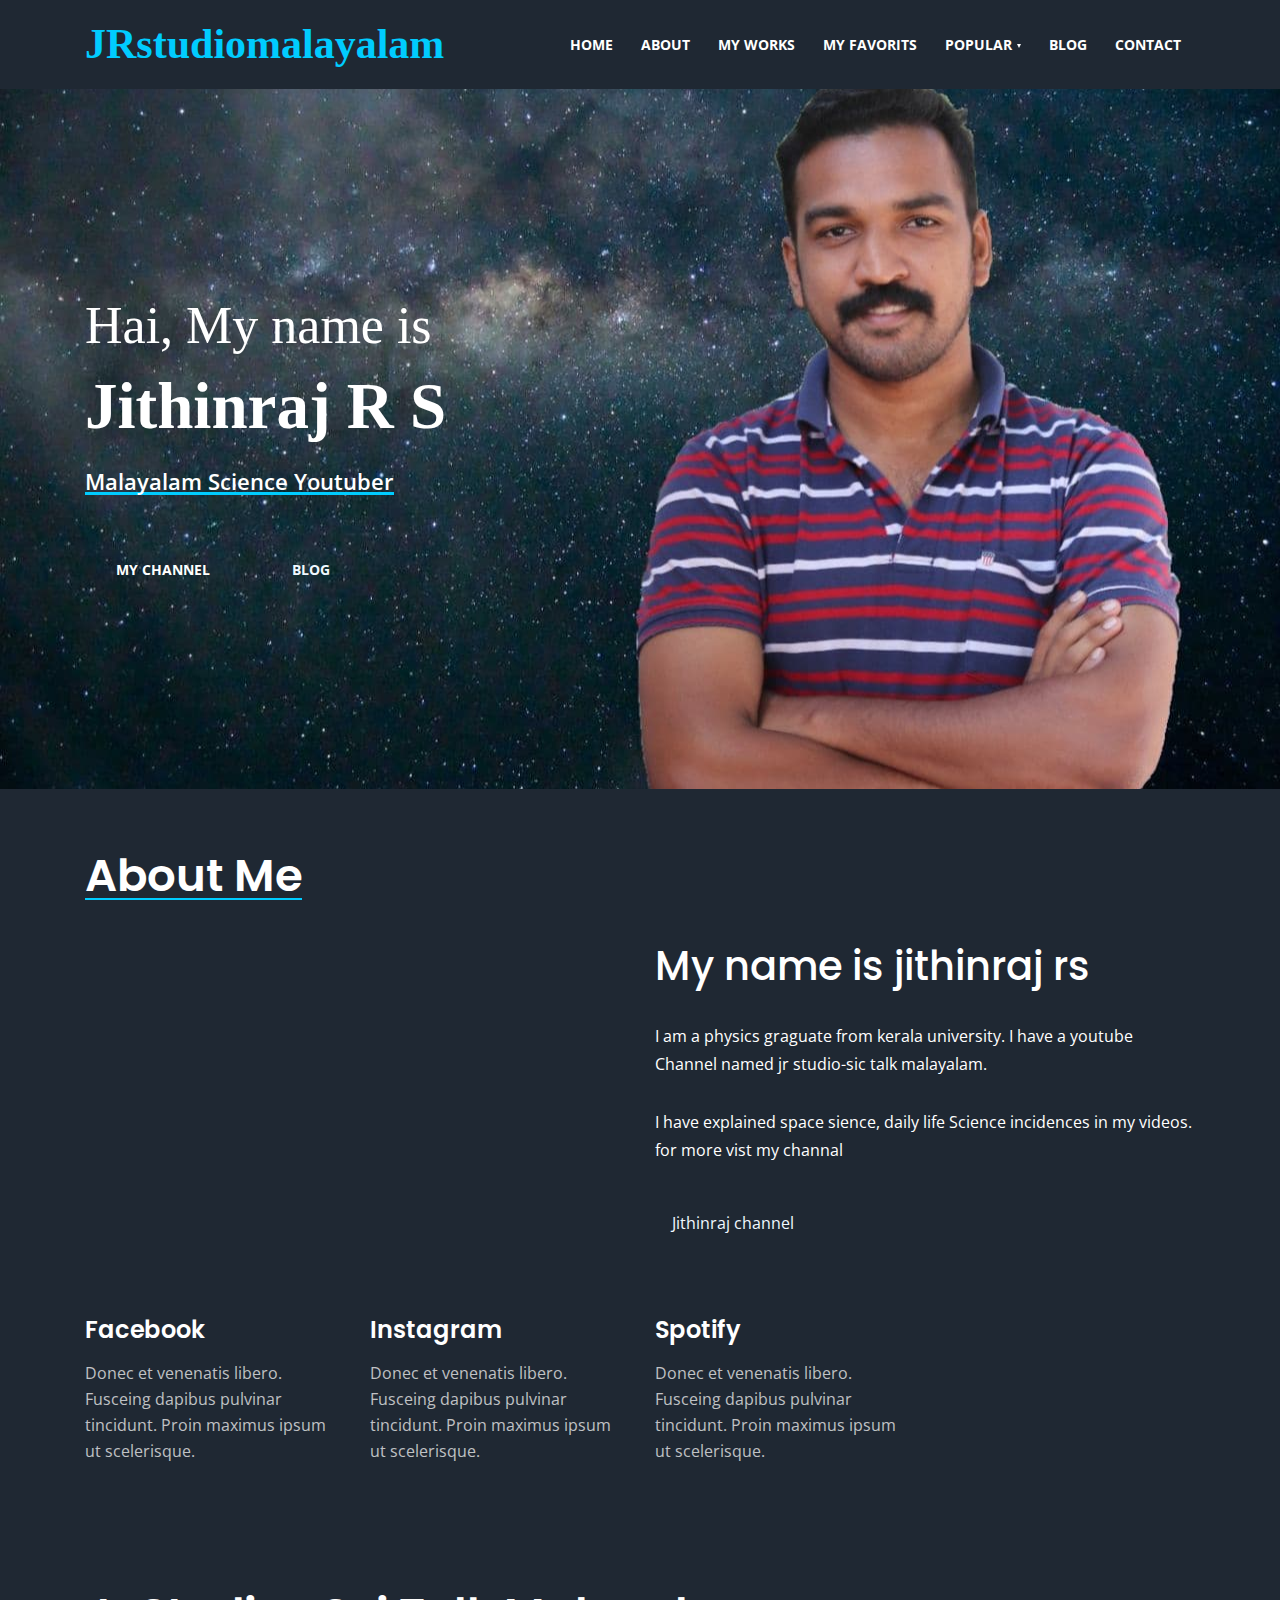
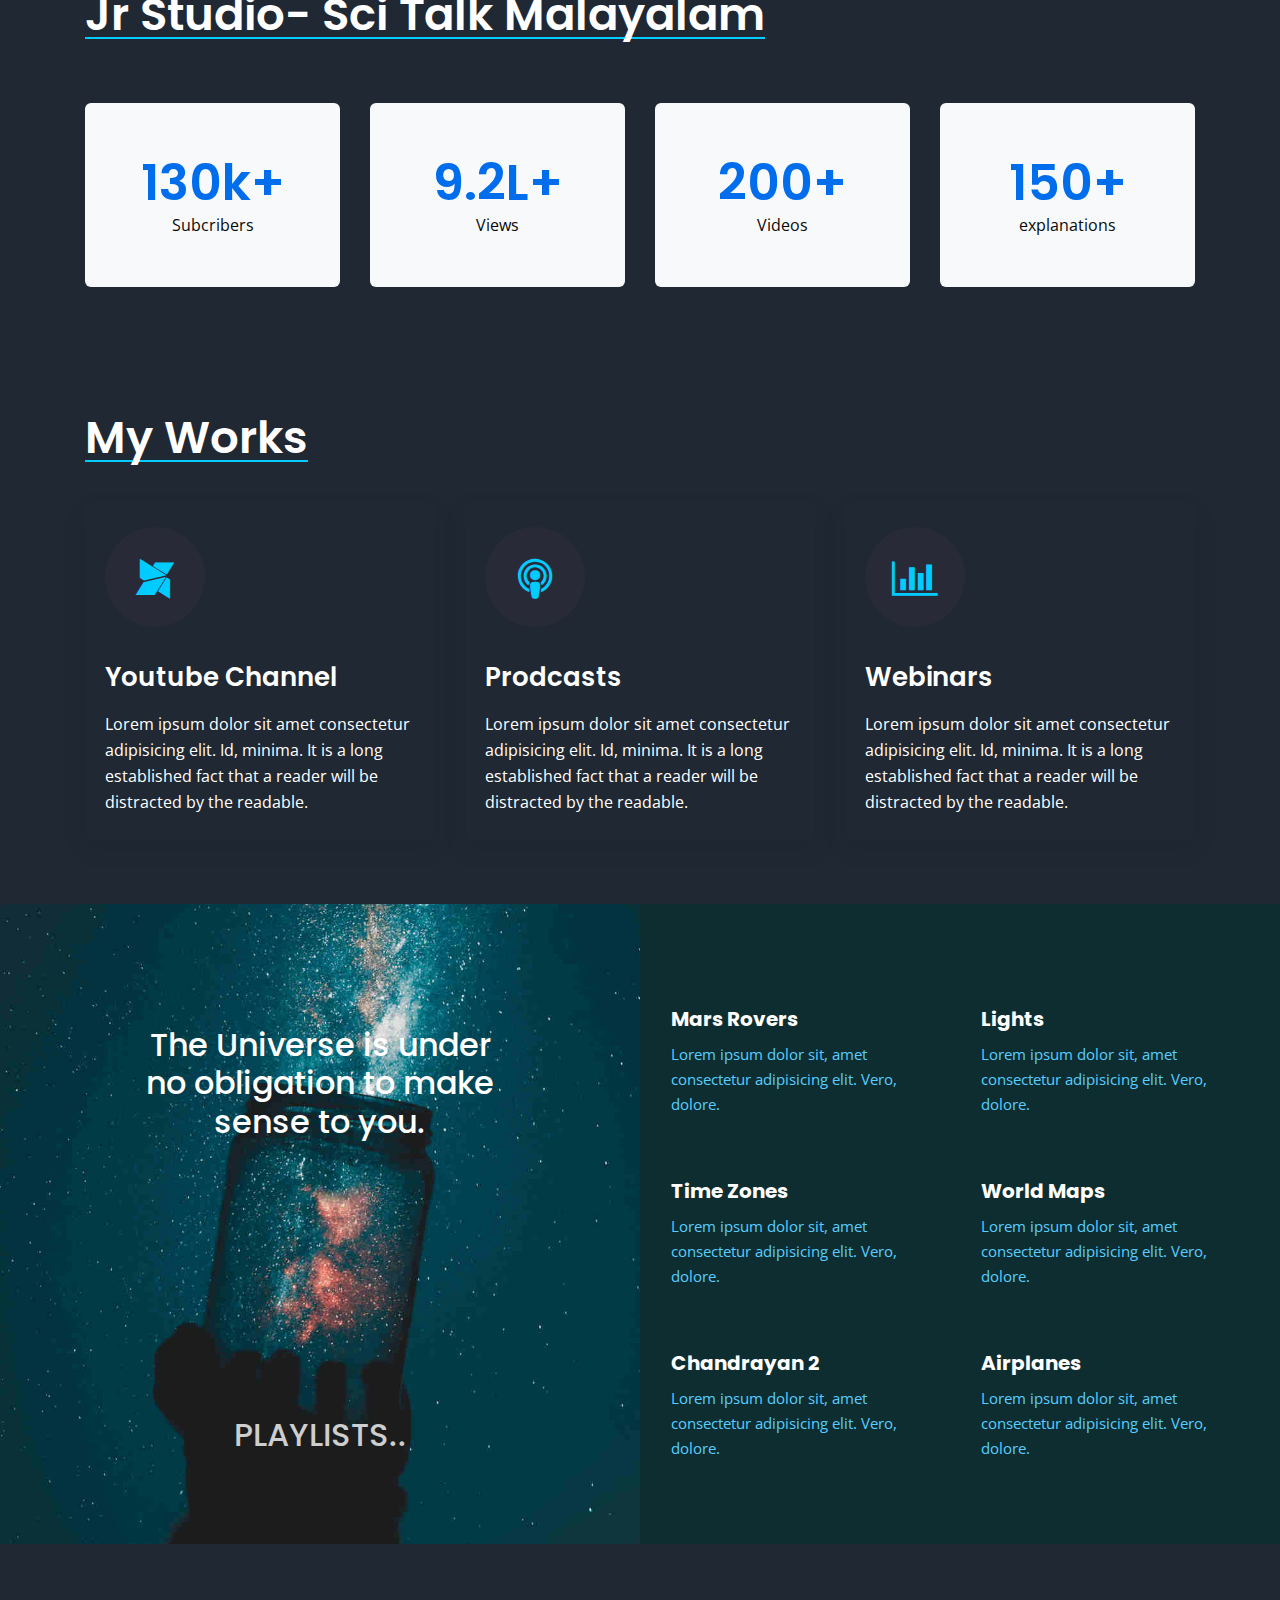
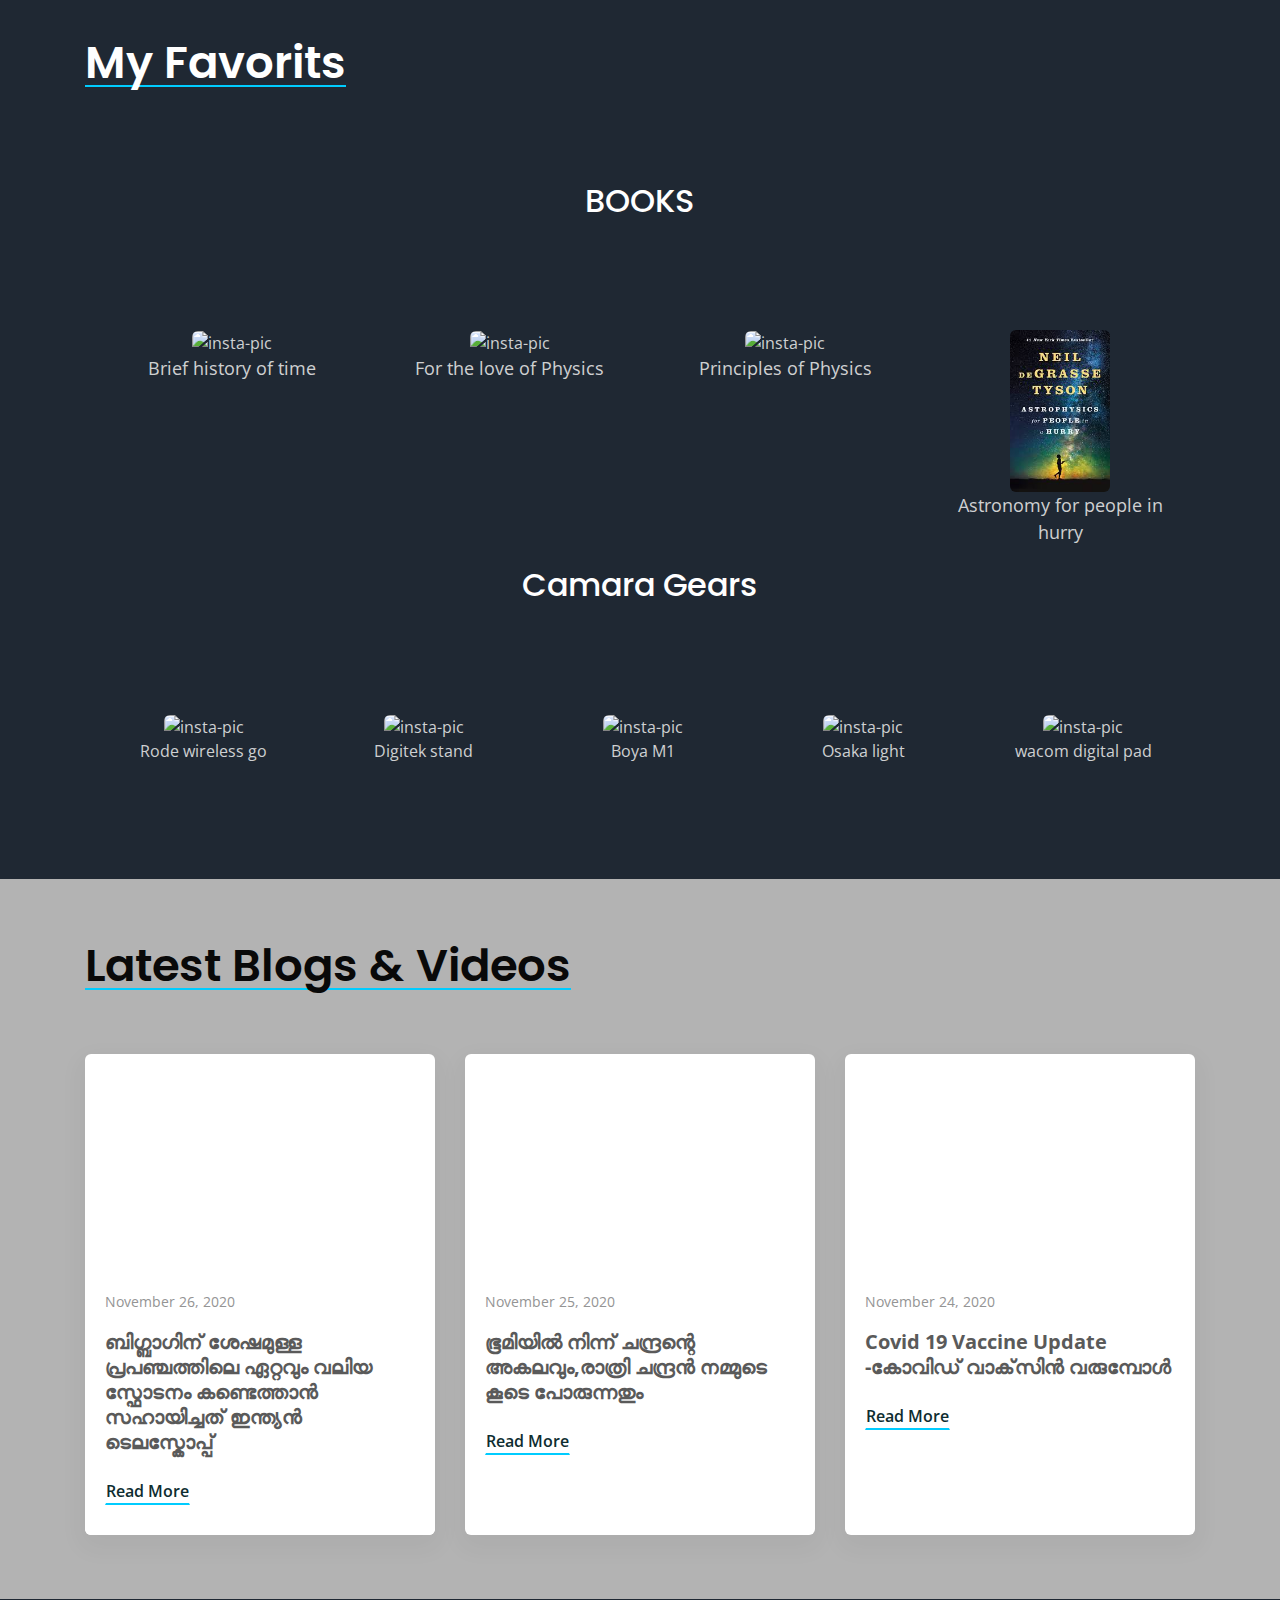
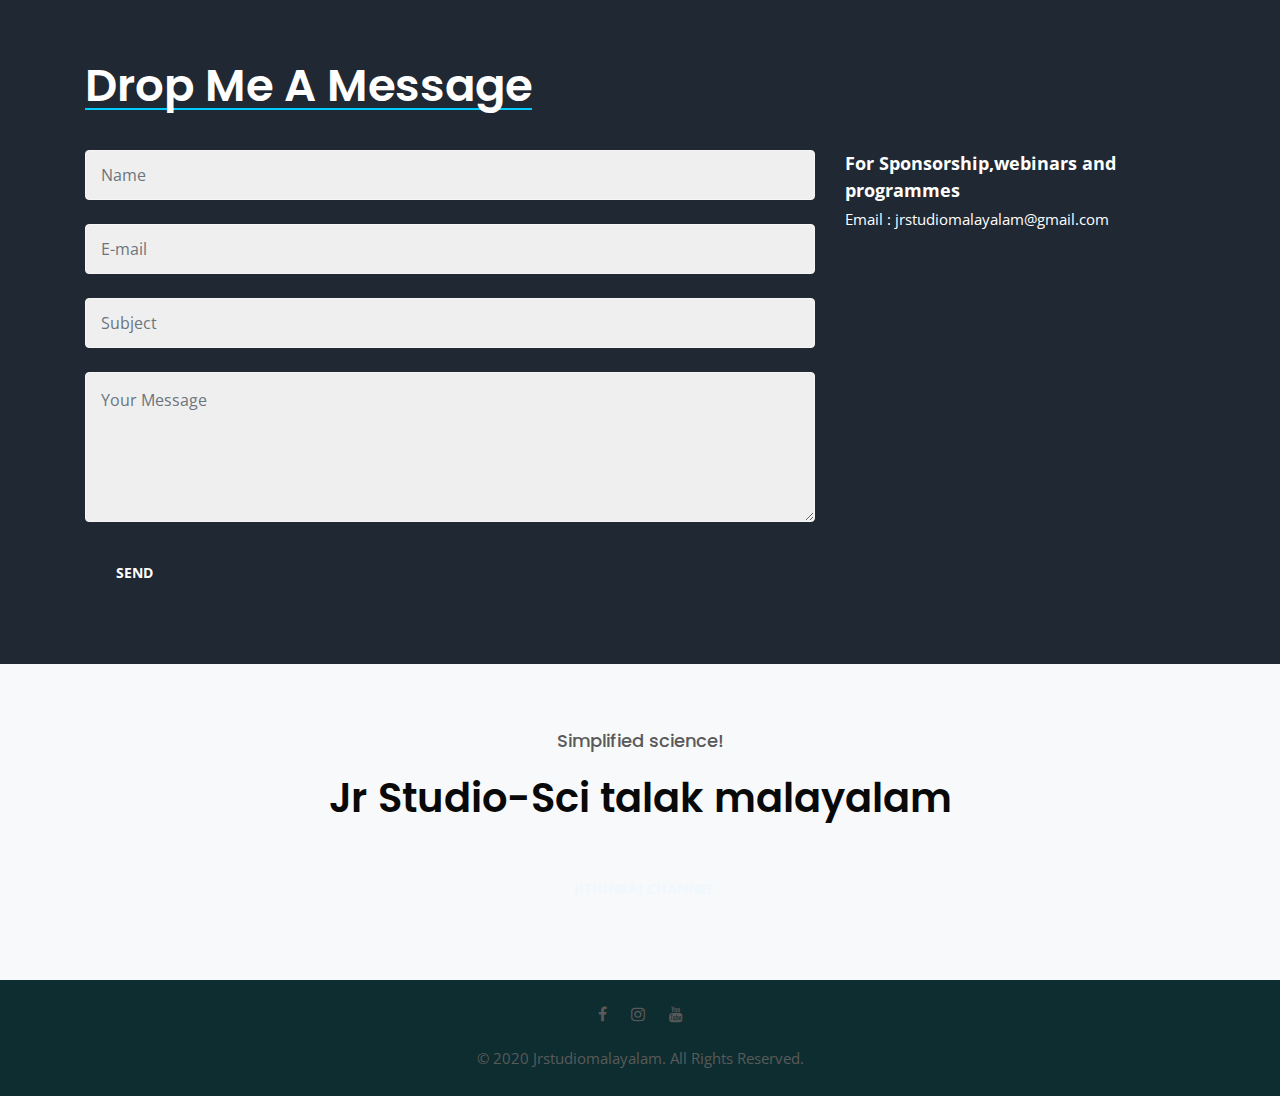
==== commit 9b96fff4: "Letest blog and favorits added" ====
--- a/index.html
+++ b/index.html
@@ -23,7 +23,7 @@
       <div class="hero-header-11-content">
         <div class="container">
           <nav class="navbar navbar-expand-xl navbar-light py-sm-2 py-1 px-0">
-            <a class="navbar-brand editContent" href="index.html">JRstudiomalayalam</a>
+            <a style="font-family: 'Times New Roman', Times, serif;" class="navbar-brand editContent" href="index.html">JRstudiomalayalam</a>
             <!-- if logo is image enable this   
 				<a class="navbar-brand" href="#index.html">
 						<img src="image-path" alt="Your logo" title="Your logo" style="height:35px;" />
@@ -36,7 +36,7 @@
             <div class="collapse navbar-collapse" id="navbarSupportedContent">
               <ul class="navbar-nav ml-auto">
                 <li class="nav-item active">
-                  <a class="nav-link" href="index.html">Home <span class="sr-only">(current)</span></a>
+                  <a style="color: white;" class="nav-link" href="index.html">Home <span class="sr-only">(current)</span></a>
                 </li>
                 <li class="nav-item">
                   <a class="nav-link" href="index.html#about">About</a>
@@ -55,9 +55,9 @@
                   <div class="dropdown-menu" aria-labelledby="navbarDropdown">
                     <a class="dropdown-item" href="index.html#news">Letest blog</a>
                     <a class="dropdown-item" href="index.html#stats">Analytics</a>
-                    <a class="dropdown-item" href="index.html#testimonials">Best 
+                    <!-- <a class="dropdown-item" href="index.html#testimonials">Best 
                       videos
-                    </a>
+                    </a> -->
                   </div>
                 </li>
                 <li class="nav-item dropdown">
@@ -85,7 +85,7 @@
           <li>
             <div class="slider-info banner-view">
               <div class="banner-info container">
-                <h3 style="color:white;" class="banner-text"><small>Hai, My name is</small><br>
+                <h3 style="color:white; font-family: cursive;" class="banner-text"><small>Hai, My name is</small><br>
                   Jithinraj R S
                 </h3>
                 <p style="color:white;" class="my-4 mb-5">Malayalam Science Youtuber</p><br>
@@ -105,10 +105,10 @@
       <h3 style="color:white;" class="global-title">About Me</h3>
       <div class="aboutgrids row">
         <div class="col-lg-6 aboutgrid2">
-          <div class="text-center">
-            <iframe width="400" height="315" src="https://www.youtube.com/embed/F_hRqjWzfgg" frameborder="0" allow="accelerometer; autoplay; clipboard-write; encrypted-media; gyroscope; picture-in-picture" allowfullscreen></iframe>
-          </div>
-          </div>
+          <div class="embed-responsive embed-responsive-16by9">
+            <iframe class="embed-responsive-item" src="https://www.youtube.com/embed/pawfPmW7zSA" allowfullscreen></iframe>
+          </div>
+        </div>
         <div class="col-lg-6 aboutgrid1 my-lg-0 my-5">
           <h4 style="color:white;">My name is jithinraj rs </h4>
           <p style="color:white;">I am a physics graguate from kerala university.  I have a youtube Channel named jr studio-sic talk malayalam. </p>
@@ -157,28 +157,28 @@
             <div class="col-lg-3 col-6 mt-4">
               <div class="grids-speci1">
                 <!-- <span class="fa fa-tasks" aria-hidden="true"></span> -->
-                <h3 class="title-spe">130k+</h3>
+                <h3 style="color:  rgb(0, 110, 236);" class="title-spe">130k+</h3>
                 <p>Subcribers</p>
               </div>
             </div>
             <div class="col-lg-3 col-6 mt-4">
               <div class="grids-speci1">
                 <!-- <span class="fa fa-users" aria-hidden="true"></span> -->
-                <h3 class="title-spe">9.2L+</h3>
+                <h3 style="color: rgb(0, 110, 236);" class="title-spe">9.2L+</h3>
                 <p>Views</p>
               </div>
             </div>
             <div class="col-lg-3 col-6 mt-4">
               <div class="grids-speci1">
                 <!-- <span class="fa fa-trophy" aria-hidden="true"></span> -->
-                <h3 class="title-spe">200+</h3>
+                <h3 style="color:  rgb(0, 110, 236);" class="title-spe">200+</h3>
                 <p>Videos</p>
               </div>
             </div>
             <div class="col-lg-3 col-6 mt-4">
               <div class="grids-speci1">
                 <!-- <span class="fa fa-smile-o" aria-hidden="true"></span> -->
-                <h3 class="title-spe">150+</h3>
+                <h3 style="color:  rgb(0, 110, 236);" class="title-spe">150+</h3>
                 <p>explanations</p>
               </div>
             </div>
@@ -244,17 +244,18 @@
           <div class="col-lg-6 features-with-17-left_sur">
             <div class="content-overlay"></div>
             <div class="content-details fadeIn-top">
-              <h4 style="color: white; text-align: center; padding: 40%; font-size: 200%;">The Universe is under no obligation to make sense to you.</h4>
-            </div>
-        </div>
+              <h4 style="color: white; text-align: center; padding: 20%; font-size: 200%;">The Universe is under no obligation to make sense to you.</h4>
+              <a href="https://www.youtube.com/c/JRSTUDIOMalayalam/playlists"><h2 style="text-align: center; padding-top: 25%;">PLAYLISTS..</h2></a>
+            </div>
+        </div>
+
           <div class="col-lg-6 my-lg-0 my-5 align-self-center features-with-17-right_sur">
-            <h3 style="color: white; margin-top:-25%;">Play the Playlists..</h3>
             <div class="features-with-17-right-tp_sur">
               <div class="features-with-17-left1">
                 <!-- <span class="fa fa-laptop s4"></span> -->
               </div>
               <div class="features-with-17-left2">
-                <h6><a href="#url">Mars Rovers</a></h6>
+                <h6><a href="https://www.youtube.com/watch?v=1ryMnpK3Kkk&list=PLVYlZ6nBVT03rQhuQHHZw90PfIn1D8VCg">Mars Rovers</a></h6>
                 <p>Lorem ipsum dolor sit, amet consectetur adipisicing elit. Vero, dolore.</p>
               </div>
             </div>
@@ -263,7 +264,7 @@
                 <!-- <span class="fa fa-database s5"></span> -->
               </div>
               <div  class="features-with-17-left2">
-                <h6><a href="#url">Lights</a></h6>
+                <h6><a href="https://www.youtube.com/playlist?list=PLVYlZ6nBVT02FRwlzrCHa6IS0Bh8AffuQ">Lights</a></h6>
                 <p>Lorem ipsum dolor sit, amet consectetur adipisicing elit. Vero, dolore.</p>
               </div>
             </div>
@@ -272,7 +273,7 @@
                 <!-- <span class="fa fa-lock s3"></span> -->
               </div>
               <div class="features-with-17-left2">
-                <h6><a href="#url">Time Zones</a></h6>
+                <h6><a href="https://www.youtube.com/playlist?list=PLVYlZ6nBVT03RPY_4j2impJx4_MAXQrmM">Time Zones</a></h6>
                 <p>Lorem ipsum dolor sit, amet consectetur adipisicing elit. Vero, dolore.</p>
               </div>
             </div>
@@ -281,7 +282,7 @@
                 <!-- <span class="fa fa-codepen s2"></span> -->
               </div>
               <div class="features-with-17-left2">
-                <h6><a href="#url">World Maps</a></h6>
+                <h6><a href="https://www.youtube.com/playlist?list=PLVYlZ6nBVT03-MOjv76pUEbDw9zjwVLke">World Maps</a></h6>
                 <p>Lorem ipsum dolor sit, amet consectetur adipisicing elit. Vero, dolore.</p>
               </div>
             </div>
@@ -290,7 +291,7 @@
                 <!-- <span class="fa fa-mobile s3"></span> -->
               </div>
               <div class="features-with-17-left2">
-                <h6><a href="#url">Chandrayan 2</a></h6>
+                <h6><a href="https://www.youtube.com/playlist?list=PLVYlZ6nBVT035XOXMtkp9VyecIl2Y0iuf">Chandrayan 2</a></h6>
                 <p>Lorem ipsum dolor sit, amet consectetur adipisicing elit. Vero, dolore.</p>
               </div>
             </div>
@@ -299,7 +300,7 @@
                 <!-- <span class="fa fa-modx s2"></span> -->
               </div>
               <div class="features-with-17-left2">
-                <h6><a href="#url">Airplanes</a></h6>
+                <h6><a href="https://www.youtube.com/playlist?list=PLVYlZ6nBVT01AlU6268mnQA2bcH--bylY">Airplanes</a></h6>
                 <p>Lorem ipsum dolor sit, amet consectetur adipisicing elit. Vero, dolore.</p>
               </div>
 
@@ -350,7 +351,7 @@
           <!-- book section ended -->
           <!-- cmara gears starts --> 
           <div class="text-center">
-            <h2 style="padding:5% 0% 8% 0% ;">My camara Gears</h2>
+            <h2 style="padding:5% 0% 8% 0% ;">Camara Gears</h2>
           </div> 
            <!--1  -->
           <div class="card2" style="background-color:transparent;">
@@ -399,11 +400,11 @@
           <!-- telescope ends -->
         </div> 
           </div>
-        <div class="text-center">
+        <!-- <div class="text-center">
           <a href="/blog.html" class="follow-insta-button btn btn-secondary p-3 mt-5" target="_blank">
             Fore more....
           </a>
-        </div>
+        </div> -->
       </div>
     </div>
   </div>
@@ -441,38 +442,41 @@
   <div class="w3l-news" id="news">
     <section id="grids5-block" class="py-5">
       <div class="container py-lg-3">
-        <h3 class="global-title">Latest Blogs</h3>
+        <h3 class="global-title">Latest Blogs & Videos</h3>
         <div class="row">
           <div class="col-lg-4 col-md-6 mt-md-4 mt-4">
             <div class="grids5-info">
-              <a href="blog-single.html" class="d-block zoom"><img src="assets/images/g1.jpg" alt="" class="img-fluid news-image" /></a>
+              <a href="blog-single.html" class="d-block zoom"><div class="embed-responsive embed-responsive-16by9">
+                <iframe class="embed-responsive-item" src="https://www.youtube.com/embed/lYyCZodRkUw" allowfullscreen></iframe>
+              </div></a>
               <div class="blog-info">
-                <h4><a href="blog-single.html">Creative Photography</a></h4>
-                <p class="date">January 29, 2020</p>
-                <p>Lorem ipsum dolor sit amet nostrum ad minus libero fugiat molestiae ullam ipsam quas unde earum!</p>
-                <a href="blog-single.html" class="btn btn-news mt-4">Read More</a>
+                <p class="date">November 26, 2020</p>
+                <p style="font-weight: bold;font-size: 20px;">ബിഗ്ബാഗിന് ശേഷമുള്ള പ്രപഞ്ചത്തിലെ ഏറ്റവും വലിയ സ്ഫോടനം കണ്ടെത്താൻ സഹായിച്ചത് ഇന്ത്യൻ ടെലസ്കോപ്പ്</p>
+                <a href="https://www.jithinrajrs.com/2020/11/indian%20scientific%20achievements.html" class="btn btn-news mt-4">Read More</a>
               </div>
             </div>
           </div>
           <div class="col-lg-4 col-md-6 mt-md-4 mt-5">
             <div class="grids5-info">
-              <a href="blog-single.html" class="d-block zoom"><img src="assets/images/g2.jpg" alt="" class="img-fluid news-image" /></a>
+              <a href="blog-single.html" class="d-block zoom"><div class="embed-responsive embed-responsive-16by9">
+                <iframe class="embed-responsive-item" src="https://www.youtube.com/embed/LrH6asWXvYA" frameborder="0" allowfullscreen></iframe>
+              </div></a>
               <div class="blog-info">
-                <h4><a href="blog-single.html">Photography System</a></h4>
-                <p class="date">September 28, 2020</p>
-                <p>Lorem ipsum dolor sit amet nostrum ad minus libero fugiat molestiae ullam ipsam quas unde earum!</p>
-                <a href="blog-single.html" class="btn btn-news mt-4">Read More</a>
+                <p class="date">November 25, 2020</p>
+                <p style="font-weight: bold; font-size: 20px;">ഭൂമിയിൽ നിന്ന് ചന്ദ്രന്റെ അകലവും,രാത്രി ചന്ദ്രൻ നമ്മുടെ കൂടെ പോരുന്നതും</p>
+                <a href="https://www.jithinrajrs.com/2020/11/Moon-moving-with-us-malayalam.html" class="btn btn-news mt-4">Read More</a>
               </div>
             </div>
           </div>
           <div class="col-lg-4 offset-md-3 offset-lg-0 col-md-6 mt-md-4 mt-5">
             <div class="grids5-info">
-              <a href="blog-single.html" class="d-block zoom"><img src="assets/images/g3.jpg" alt="" class="img-fluid news-image" /></a>
+              <a href="blog-single.html" class="d-block zoom"><div class="embed-responsive embed-responsive-16by9">
+                <iframe class="embed-responsive-item" src="https://www.youtube.com/embed/lYyCZodRkUw" frameborder="0" allowfullscreen></iframe>
+              </div></a>
               <div class="blog-info">
-                <h4><a href="blog-single.html">portrait tools</a></h4>
-                <p class="date">October 28, 2020</p>
-                <p>Lorem ipsum dolor sit amet nostrum ad minus libero fugiat molestiae ullam ipsam quas unde earum!</p>
-                <a href="blog-single.html" class="btn btn-news mt-4">Read More</a>
+                <p class="date">November 24, 2020</p>
+                <p style="font-weight: bold;font-size: 20px;">Covid 19 Vaccine Update -കോവിഡ് വാക്‌സിൻ വരുമ്പോൾ</p>
+                <a href="https://www.jithinrajrs.com/2020/11/covid19-vaccine-update-malayalam.html" class="btn btn-news mt-4">Read More</a>
               </div>
             </div>
           </div>
@@ -482,7 +486,7 @@
   </div>
   <!--  //News section -->
   <!--  Testimonials section -->
-  <section class="w3l-testimonials" id="testimonials">
+  <!-- <section class="w3l-testimonials" id="testimonials">
     <div class="customers-6-content py-5">
       <div class="container py-lg-3">
         <h3 class="global-title global-white">Happy Clients Says</h3>
@@ -526,7 +530,7 @@
         </div>
       </div>
     </div>
-  </section>
+  </section> -->
   <!--  //Testimonials section -->
   <!-- Contact section -->
   <section class="w3l-contact py-5" id="contact">
